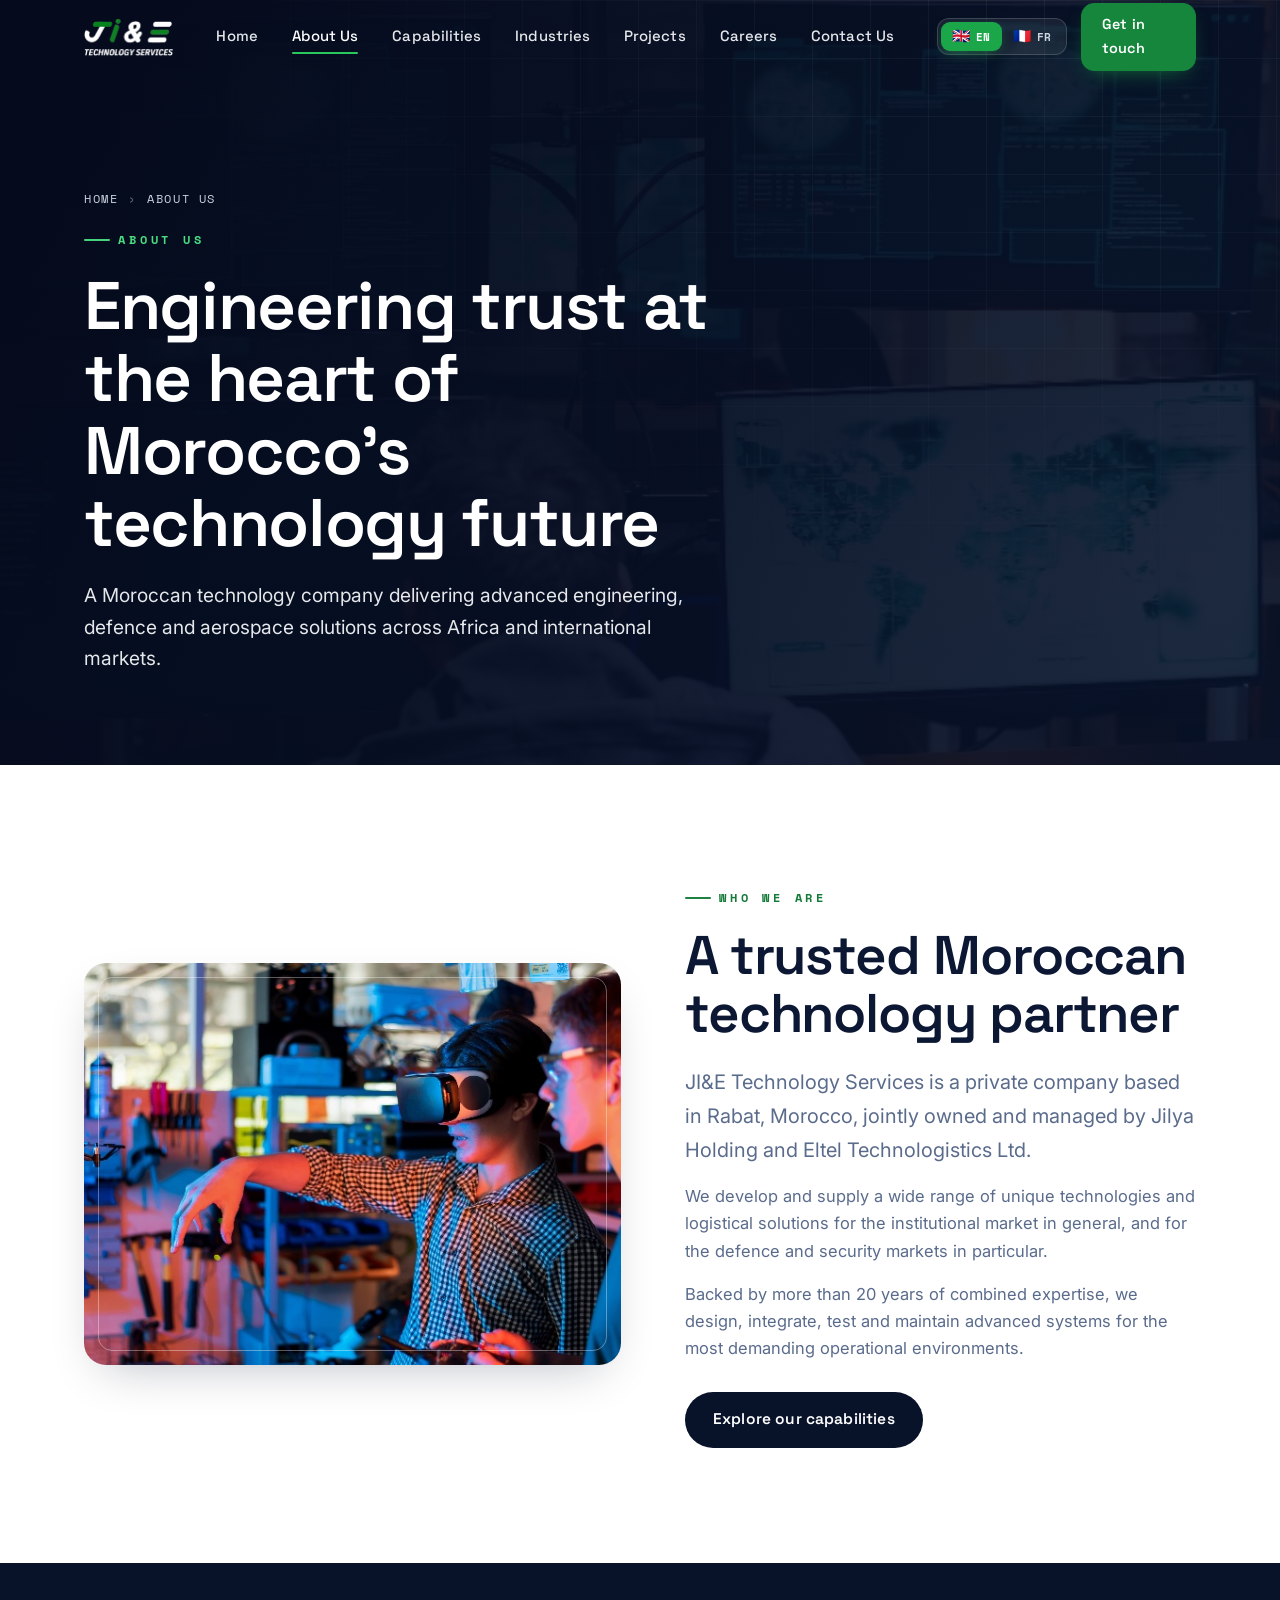
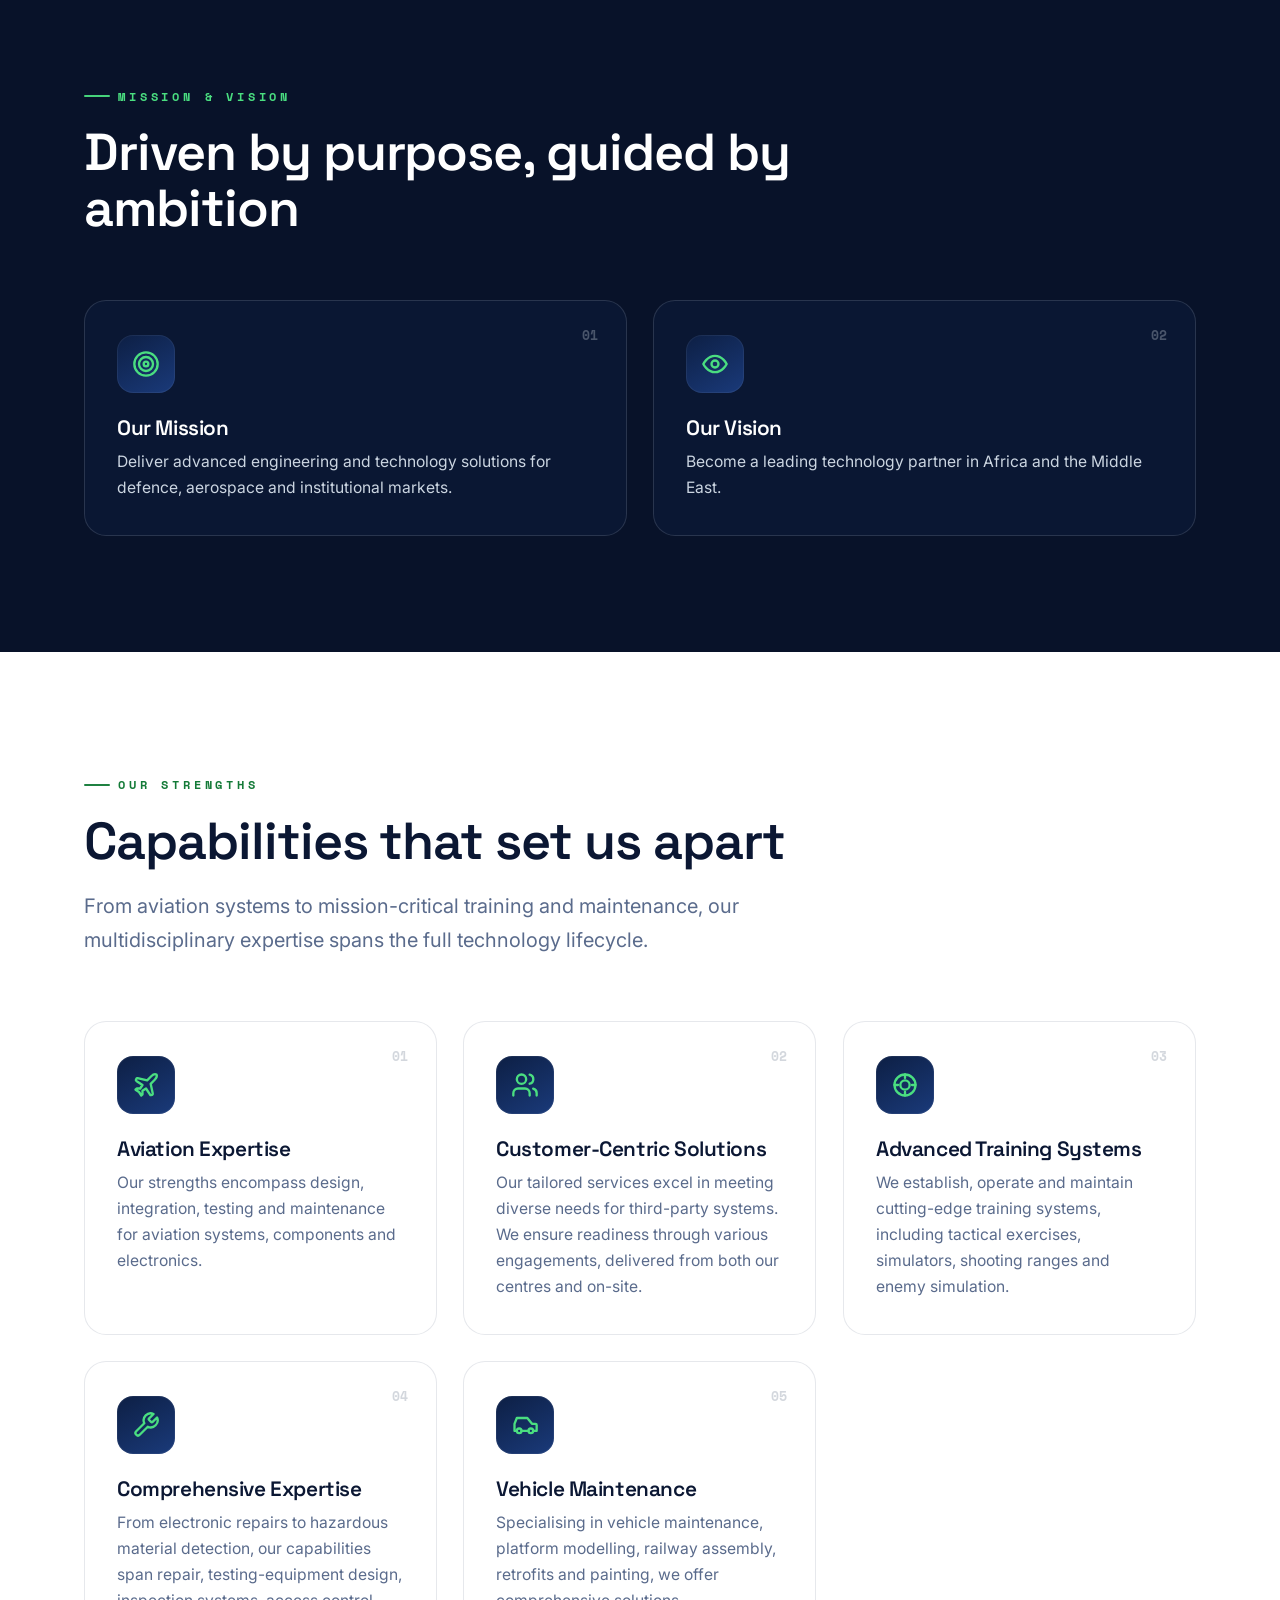
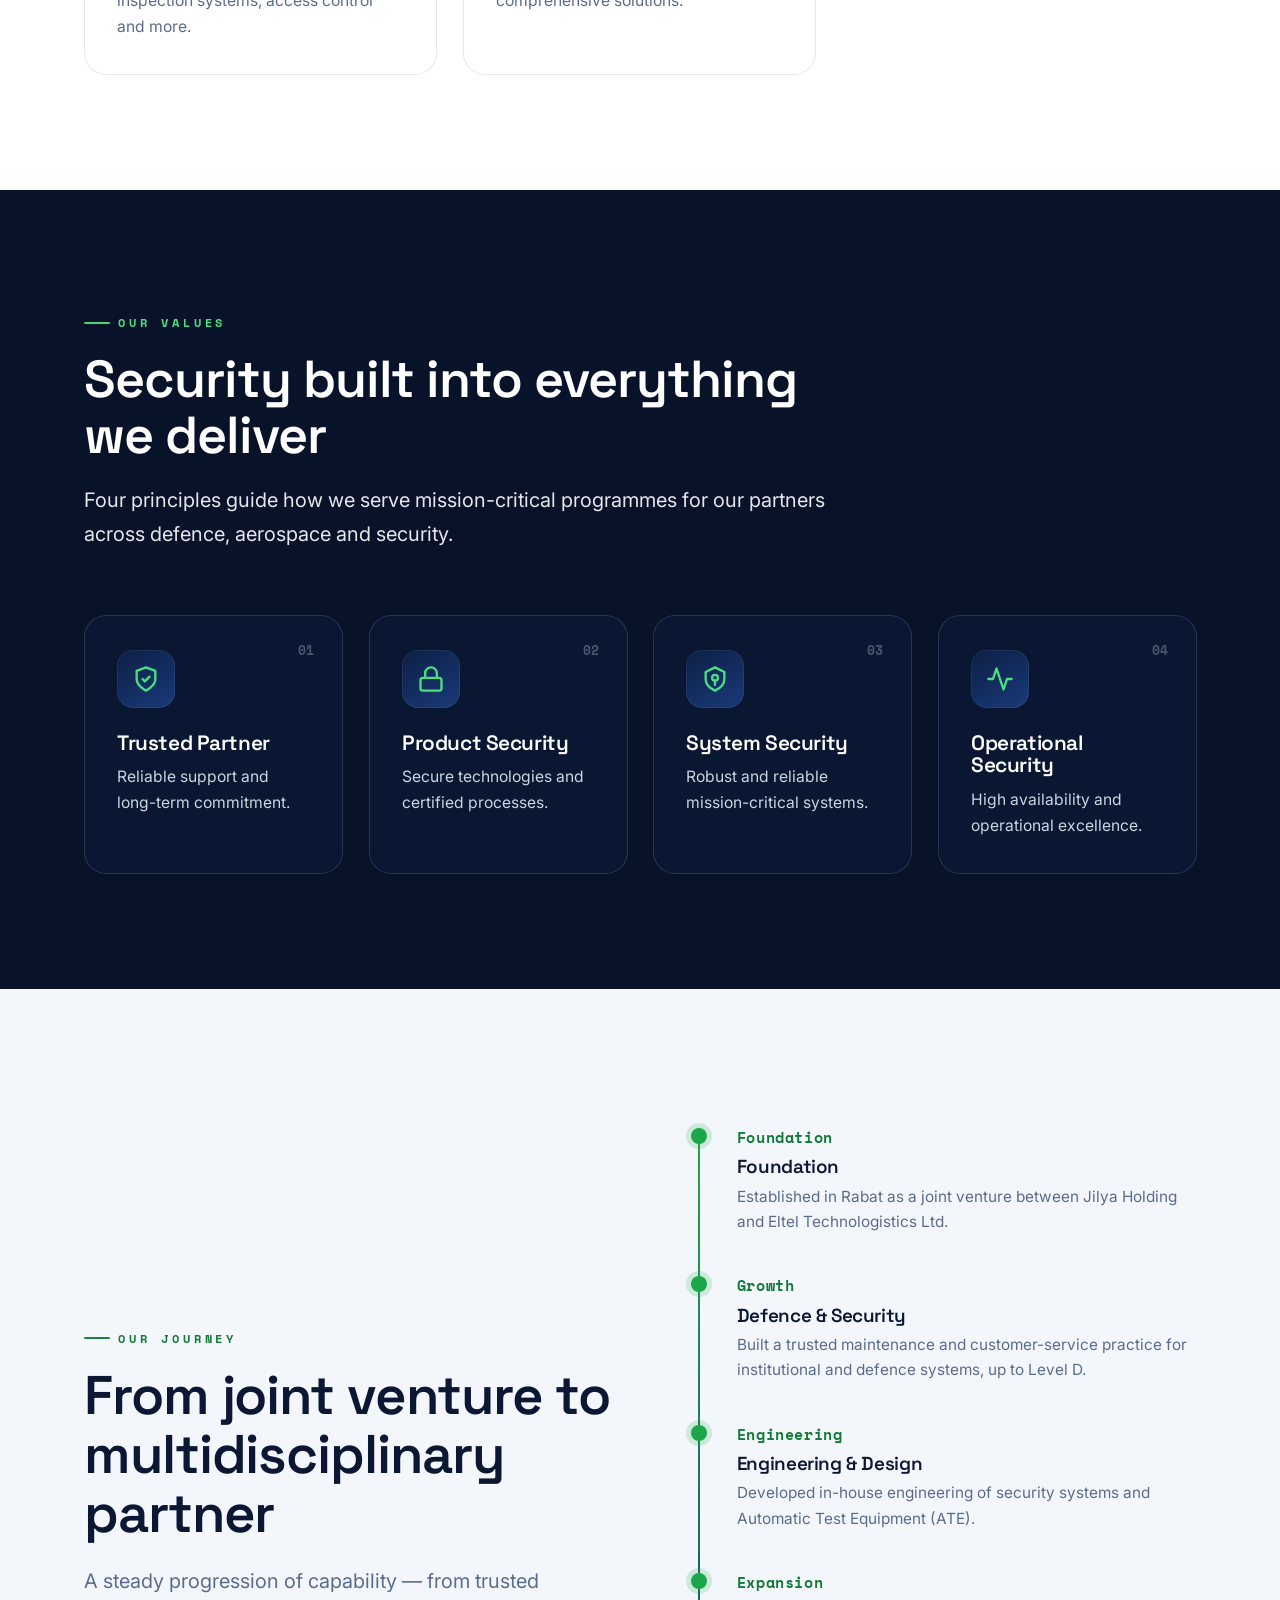
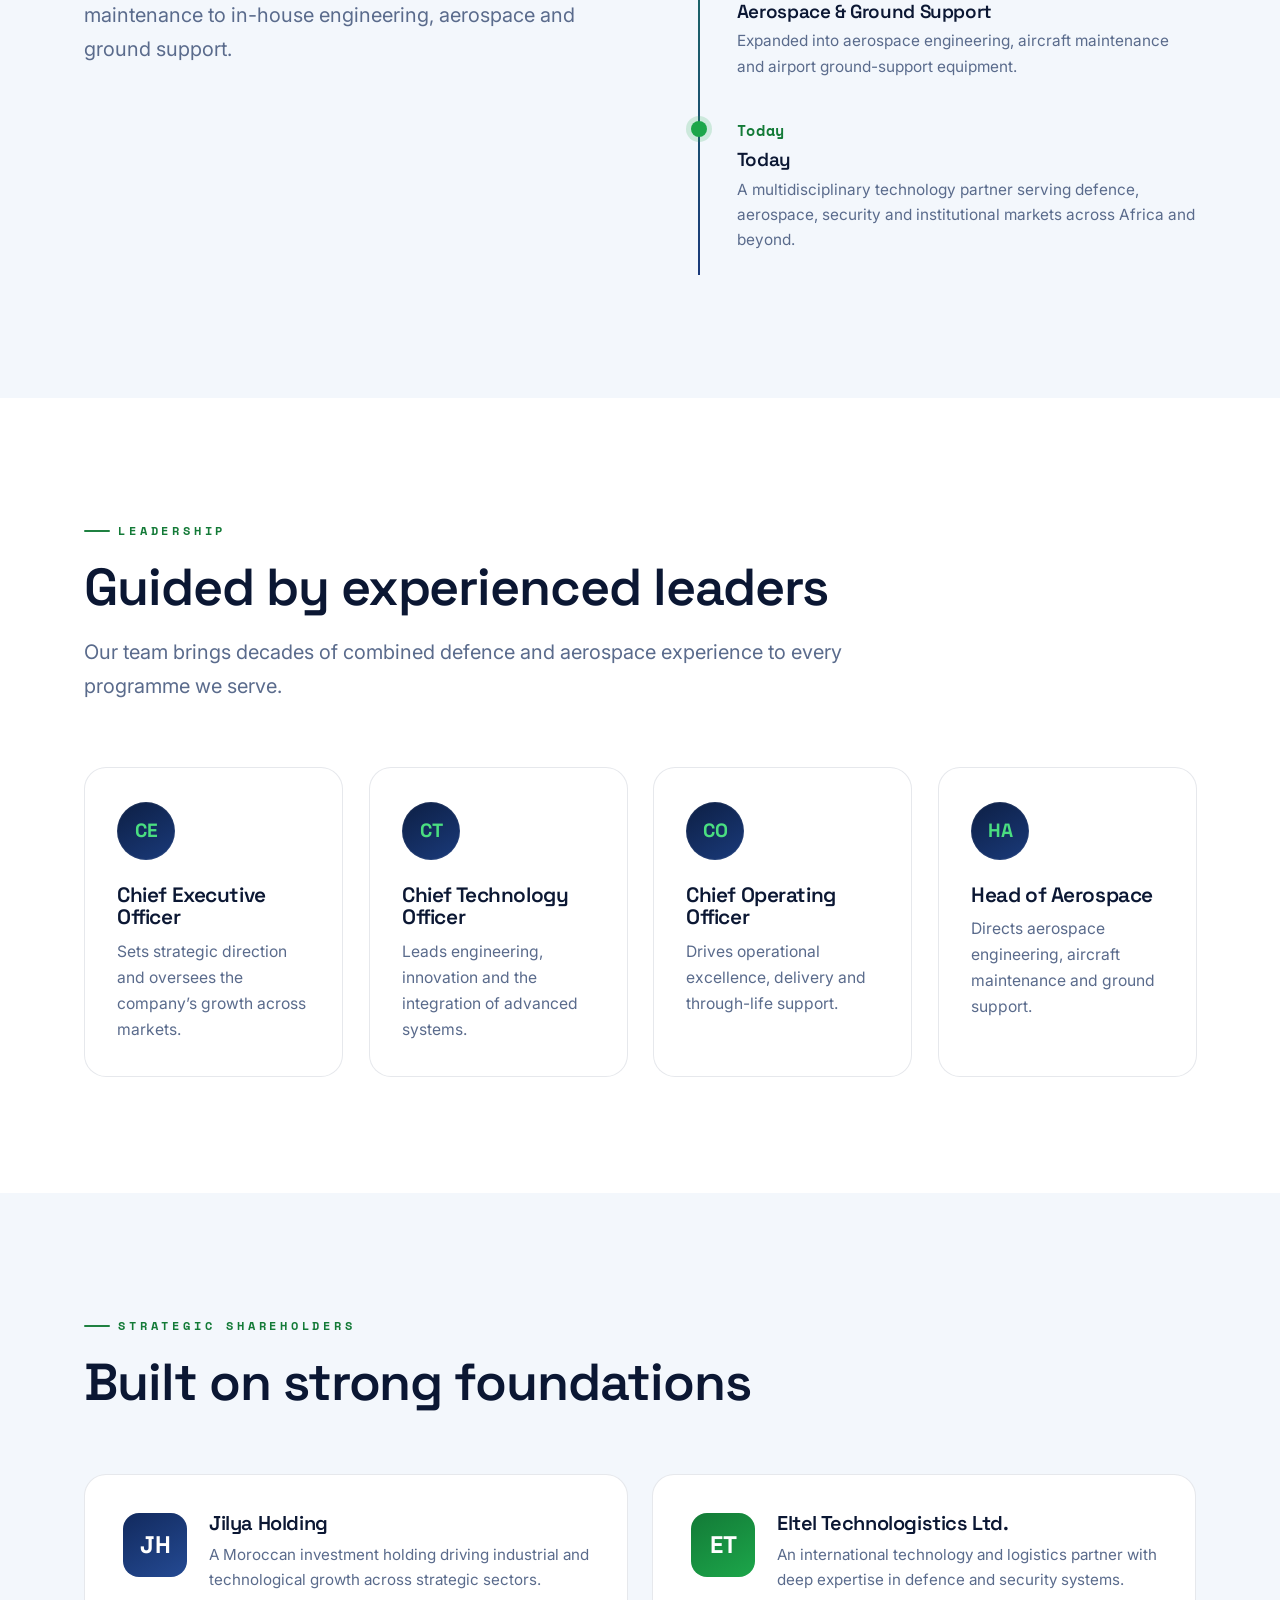
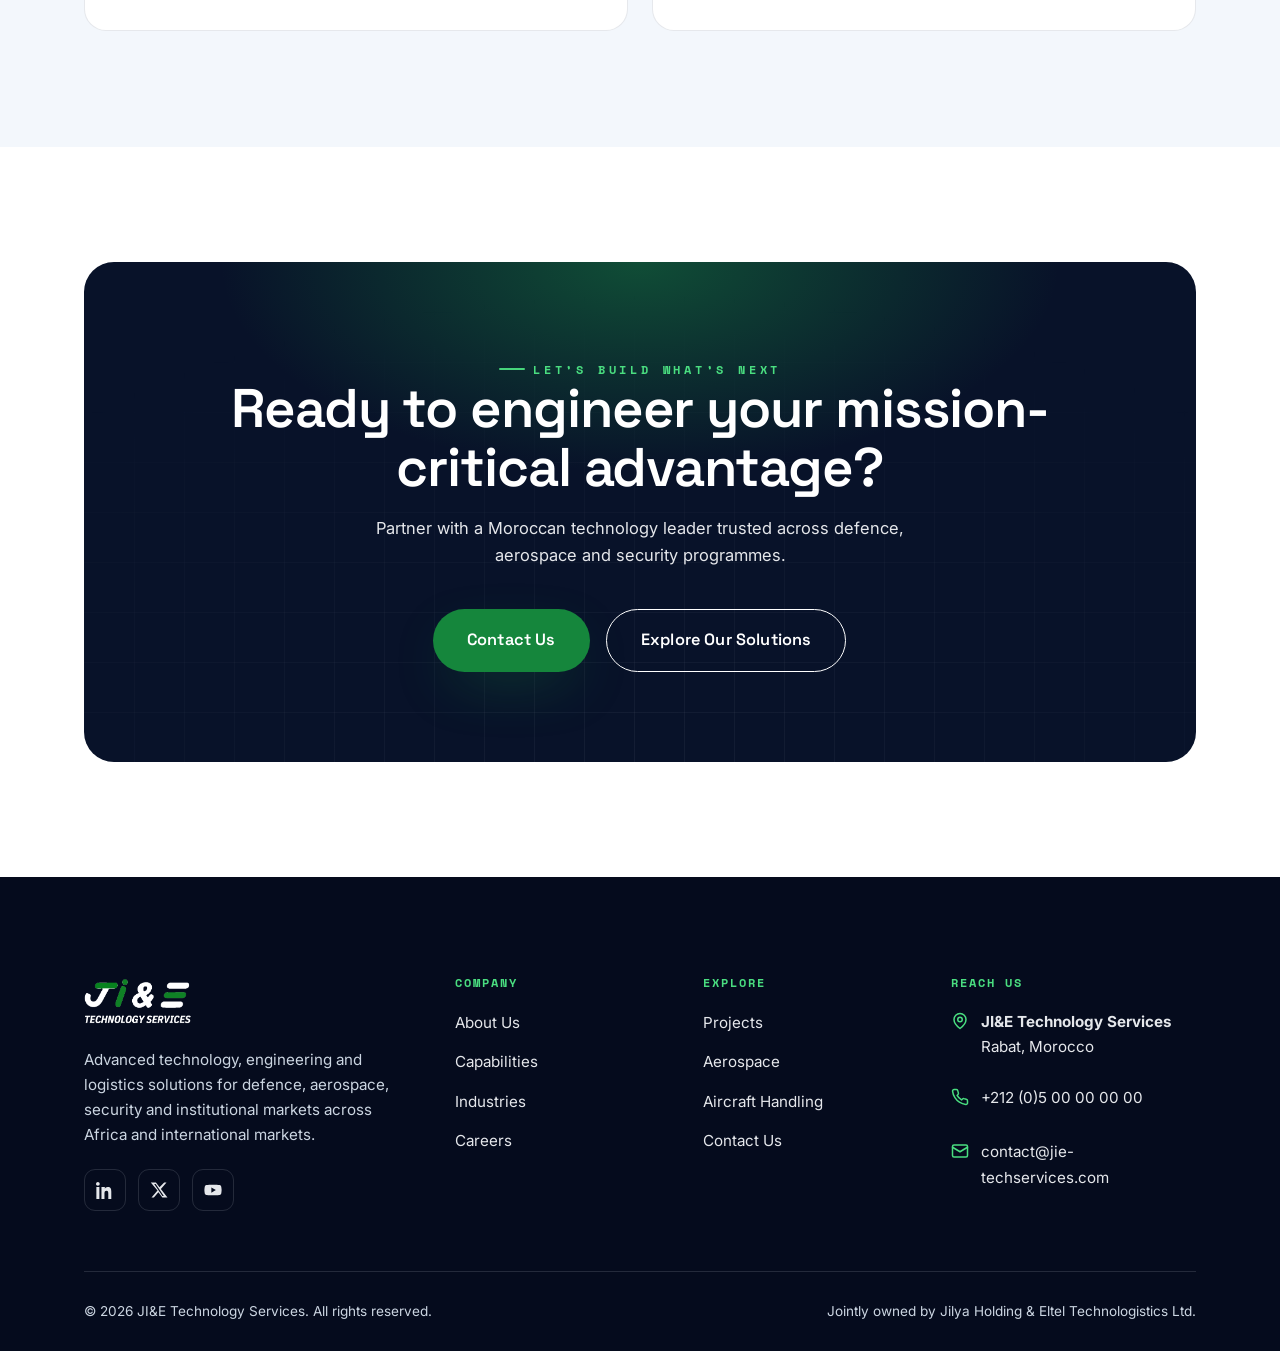
==== about.html @ bb4eeabe "Initial commit: JI&E Technology Services bilingual corporate website Co-Authored-By: Claude Opus 4.8" ====
<!DOCTYPE html>
<html lang="en">
<head>
<meta charset="UTF-8" />
<meta name="viewport" content="width=device-width, initial-scale=1.0" />
<title>About JI&E Technology Services — Who We Are</title>
<meta name="description" content="Discover JI&E Technology Services — a Moroccan technology company delivering advanced engineering, defence and aerospace solutions, jointly owned by Jilya Holding and Eltel Technologistics Ltd." />
<meta name="keywords" content="Defence Technology Morocco, Aerospace Services Morocco, Engineering Services Morocco, Security Systems Morocco, About JI&E Technology Services, Jilya Holding, Eltel Technologistics" />
<link rel="icon" href="assets/img/logo.png" />
<link rel="preconnect" href="https://fonts.googleapis.com" />
<link rel="preconnect" href="https://fonts.gstatic.com" crossorigin />
<link href="https://fonts.googleapis.com/css2?family=Space+Grotesk:wght@400;500;600;700&family=Inter:wght@400;500;600;700&family=Space+Mono:wght@400;700&display=swap" rel="stylesheet" />
<link rel="stylesheet" href="assets/css/style.css" />
</head>
<body data-page="about">
<div class="progress-bar"></div>
<div id="header"></div>

<!-- ============ PAGE HERO ============ -->
<section class="page-hero">
  <div class="page-hero__bg" style="background-image:url('assets/img/security-ops.jpg')"></div>
  <div class="page-hero__grid"></div>
  <div class="container">
    <div class="breadcrumb reveal">
      <a href="index.html" data-i18n="nav.home">Home</a>
      <span class="sep">›</span>
      <span data-i18n="nav.about">About Us</span>
    </div>
    <span class="eyebrow reveal" data-delay="1" style="margin-top:22px" data-i18n="about.hero.eyebrow">About Us</span>
    <h1 class="reveal" data-delay="2" data-i18n="about.hero.title">Engineering trust at the heart of Morocco's technology future</h1>
    <p class="reveal" data-delay="3" data-i18n="about.hero.sub">A Moroccan technology company delivering advanced engineering, defence and aerospace solutions across Africa and international markets.</p>
  </div>
</section>

<!-- ============ WHO WE ARE ============ -->
<section class="section">
  <div class="container">
    <div class="split">
      <div class="split__media reveal">
        <img src="assets/img/rd-lab.jpg" alt="JI&E engineering and research" />
        <span class="frame"></span>
      </div>
      <div>
        <span class="eyebrow reveal" data-i18n="about.who.eyebrow">Who we are</span>
        <h2 class="title-lg reveal" data-delay="1" style="margin-top:18px" data-i18n="about.who.title">A trusted Moroccan technology partner</h2>
        <p class="lead reveal" data-delay="2" style="margin-top:22px" data-i18n="about.who.p1">JI&E Technology Services is a private company based in Rabat, Morocco, jointly owned and managed by Jilya Holding and Eltel Technologistics Ltd.</p>
        <p class="reveal" data-delay="2" style="margin-top:16px;color:var(--muted)" data-i18n="about.who.p2">We develop and supply a wide range of unique technologies and logistical solutions for the institutional market in general, and for the defence and security markets in particular.</p>
        <p class="reveal" data-delay="3" style="margin-top:16px;color:var(--muted)" data-i18n="about.who.p3">Backed by more than 20 years of combined expertise, we design, integrate, test and maintain advanced systems for the most demanding operational environments.</p>
        <div class="reveal" data-delay="3" style="margin-top:30px">
          <a href="capabilities.html" class="btn btn--dark" data-i18n="about.who.cta">Explore our capabilities<span></span></a>
        </div>
      </div>
    </div>
  </div>
</section>

<!-- ============ MISSION & VISION ============ -->
<section class="section dark">
  <div class="container">
    <div class="section-head reveal">
      <span class="eyebrow" data-i18n="about.mv.eyebrow">Mission &amp; Vision</span>
      <h2 data-i18n="about.mv.title">Driven by purpose, guided by ambition</h2>
    </div>
    <div class="grid grid-2">
      <div class="card reveal" data-delay="1">
        <span class="card__index">01</span>
        <div class="card__icon"><svg viewBox="0 0 24 24" fill="none" stroke="currentColor" stroke-width="2" stroke-linecap="round" stroke-linejoin="round"><circle cx="12" cy="12" r="10"/><circle cx="12" cy="12" r="6"/><circle cx="12" cy="12" r="2"/></svg></div>
        <h3 data-i18n="about.mv.mission.title">Our Mission</h3>
        <p data-i18n="about.mv.mission.text">Deliver advanced engineering and technology solutions for defence, aerospace and institutional markets.</p>
      </div>
      <div class="card reveal" data-delay="2">
        <span class="card__index">02</span>
        <div class="card__icon"><svg viewBox="0 0 24 24" fill="none" stroke="currentColor" stroke-width="2" stroke-linecap="round" stroke-linejoin="round"><path d="M2 12s3.5-7 10-7 10 7 10 7-3.5 7-10 7-10-7-10-7Z"/><circle cx="12" cy="12" r="3"/></svg></div>
        <h3 data-i18n="about.mv.vision.title">Our Vision</h3>
        <p data-i18n="about.mv.vision.text">Become a leading technology partner in Africa and the Middle East.</p>
      </div>
    </div>
  </div>
</section>

<!-- ============ OUR STRENGTHS ============ -->
<section class="section">
  <div class="container">
    <div class="section-head reveal">
      <span class="eyebrow" data-i18n="about.str.eyebrow">Our strengths</span>
      <h2 data-i18n="about.str.title">Capabilities that set us apart</h2>
      <p class="lead" data-i18n="about.str.sub">From aviation systems to mission-critical training and maintenance, our multidisciplinary expertise spans the full technology lifecycle.</p>
    </div>
    <div class="grid grid-3">
      <div class="card reveal" data-delay="1">
        <span class="card__index">01</span>
        <div class="card__icon"><svg viewBox="0 0 24 24" fill="none" stroke="currentColor" stroke-width="2" stroke-linecap="round" stroke-linejoin="round"><path d="M17.8 19.2 16 11l3.5-3.5C21 6 21.5 4 21 3c-1-.5-3 0-4.5 1.5L13 8 4.8 6.2c-.5-.1-.9.1-1.1.5l-.3.5c-.2.5-.1 1 .3 1.3L9 12l-2 3H4l-1 1 3 2 2 3 1-1v-3l3-2 3.5 5.3c.3.4.8.5 1.3.3l.5-.2c.4-.3.6-.7.5-1.2Z"/></svg></div>
        <h3 data-i18n="about.str.c1.title">Aviation Expertise</h3>
        <p data-i18n="about.str.c1.text">Our strengths encompass design, integration, testing and maintenance for aviation systems, components and electronics.</p>
      </div>
      <div class="card reveal" data-delay="2">
        <span class="card__index">02</span>
        <div class="card__icon"><svg viewBox="0 0 24 24" fill="none" stroke="currentColor" stroke-width="2" stroke-linecap="round" stroke-linejoin="round"><path d="M16 21v-2a4 4 0 0 0-4-4H6a4 4 0 0 0-4 4v2"/><circle cx="9" cy="7" r="4"/><path d="M22 21v-2a4 4 0 0 0-3-3.9"/><path d="M16 3.1a4 4 0 0 1 0 7.8"/></svg></div>
        <h3 data-i18n="about.str.c2.title">Customer-Centric Solutions</h3>
        <p data-i18n="about.str.c2.text">Our tailored services excel in meeting diverse needs for third-party systems. We ensure readiness through various engagements, delivered from both our centres and on-site.</p>
      </div>
      <div class="card reveal" data-delay="3">
        <span class="card__index">03</span>
        <div class="card__icon"><svg viewBox="0 0 24 24" fill="none" stroke="currentColor" stroke-width="2" stroke-linecap="round" stroke-linejoin="round"><circle cx="12" cy="12" r="9"/><circle cx="12" cy="12" r="4"/><path d="M12 3v3M12 18v3M3 12h3M18 12h3"/></svg></div>
        <h3 data-i18n="about.str.c3.title">Advanced Training Systems</h3>
        <p data-i18n="about.str.c3.text">We establish, operate and maintain cutting-edge training systems, including tactical exercises, simulators, shooting ranges and enemy simulation.</p>
      </div>
      <div class="card reveal" data-delay="4">
        <span class="card__index">04</span>
        <div class="card__icon"><svg viewBox="0 0 24 24" fill="none" stroke="currentColor" stroke-width="2" stroke-linecap="round" stroke-linejoin="round"><path d="M14.7 6.3a1 1 0 0 0 0 1.4l1.6 1.6a1 1 0 0 0 1.4 0l3.77-3.77a6 6 0 0 1-7.94 7.94l-6.91 6.91a2.12 2.12 0 0 1-3-3l6.91-6.91a6 6 0 0 1 7.94-7.94l-3.76 3.76Z"/></svg></div>
        <h3 data-i18n="about.str.c4.title">Comprehensive Expertise</h3>
        <p data-i18n="about.str.c4.text">From electronic repairs to hazardous material detection, our capabilities span repair, testing-equipment design, inspection systems, access control and more.</p>
      </div>
      <div class="card reveal" data-delay="5">
        <span class="card__index">05</span>
        <div class="card__icon"><svg viewBox="0 0 24 24" fill="none" stroke="currentColor" stroke-width="2" stroke-linecap="round" stroke-linejoin="round"><path d="M5 17h-2v-6l2-5h9l4 5h3a1 1 0 0 1 1 1v5h-2"/><circle cx="7" cy="17" r="2"/><circle cx="17" cy="17" r="2"/><path d="M9 17h6"/></svg></div>
        <h3 data-i18n="about.str.c5.title">Vehicle Maintenance</h3>
        <p data-i18n="about.str.c5.text">Specialising in vehicle maintenance, platform modelling, railway assembly, retrofits and painting, we offer comprehensive solutions.</p>
      </div>
    </div>
  </div>
</section>

<!-- ============ OUR VALUES ============ -->
<section class="section dark">
  <div class="container">
    <div class="section-head reveal">
      <span class="eyebrow" data-i18n="about.val.eyebrow">Our values</span>
      <h2 data-i18n="about.val.title">Security built into everything we deliver</h2>
      <p class="lead" data-i18n="about.val.sub">Four principles guide how we serve mission-critical programmes for our partners across defence, aerospace and security.</p>
    </div>
    <div class="grid grid-4">
      <div class="card reveal" data-delay="1">
        <span class="card__index">01</span>
        <div class="card__icon"><svg viewBox="0 0 24 24" fill="none" stroke="currentColor" stroke-width="2" stroke-linecap="round" stroke-linejoin="round"><path d="M12 22s8-4 8-10V5l-8-3-8 3v7c0 6 8 10 8 10Z"/><path d="m9 12 2 2 4-4"/></svg></div>
        <h3 data-i18n="about.val.c1.title">Trusted Partner</h3>
        <p data-i18n="about.val.c1.text">Reliable support and long-term commitment.</p>
      </div>
      <div class="card reveal" data-delay="2">
        <span class="card__index">02</span>
        <div class="card__icon"><svg viewBox="0 0 24 24" fill="none" stroke="currentColor" stroke-width="2" stroke-linecap="round" stroke-linejoin="round"><rect x="3" y="11" width="18" height="11" rx="2"/><path d="M7 11V7a5 5 0 0 1 10 0v4"/></svg></div>
        <h3 data-i18n="about.val.c2.title">Product Security</h3>
        <p data-i18n="about.val.c2.text">Secure technologies and certified processes.</p>
      </div>
      <div class="card reveal" data-delay="3">
        <span class="card__index">03</span>
        <div class="card__icon"><svg viewBox="0 0 24 24" fill="none" stroke="currentColor" stroke-width="2" stroke-linecap="round" stroke-linejoin="round"><path d="M12 2 4 6v6c0 5 3.5 8 8 10 4.5-2 8-5 8-10V6Z"/><circle cx="12" cy="11" r="2.5"/><path d="M12 13.5V17"/></svg></div>
        <h3 data-i18n="about.val.c3.title">System Security</h3>
        <p data-i18n="about.val.c3.text">Robust and reliable mission-critical systems.</p>
      </div>
      <div class="card reveal" data-delay="4">
        <span class="card__index">04</span>
        <div class="card__icon"><svg viewBox="0 0 24 24" fill="none" stroke="currentColor" stroke-width="2" stroke-linecap="round" stroke-linejoin="round"><path d="M22 12h-4l-3 9L9 3l-3 9H2"/></svg></div>
        <h3 data-i18n="about.val.c4.title">Operational Security</h3>
        <p data-i18n="about.val.c4.text">High availability and operational excellence.</p>
      </div>
    </div>
  </div>
</section>

<!-- ============ OUR JOURNEY ============ -->
<section class="section alt">
  <div class="container">
    <div class="split">
      <div>
        <span class="eyebrow reveal" data-i18n="about.jrn.eyebrow">Our journey</span>
        <h2 class="title-lg reveal" data-delay="1" style="margin-top:18px" data-i18n="about.jrn.title">From joint venture to multidisciplinary partner</h2>
        <p class="lead reveal" data-delay="2" style="margin-top:22px" data-i18n="about.jrn.sub">A steady progression of capability — from trusted maintenance to in-house engineering, aerospace and ground support.</p>
      </div>
      <div class="reveal" data-delay="2">
        <div class="timeline">
          <div class="tl-item">
            <span class="yr" data-i18n="about.jrn.t1.yr">Foundation</span>
            <h4 data-i18n="about.jrn.t1.title">Foundation</h4>
            <p data-i18n="about.jrn.t1.text">Established in Rabat as a joint venture between Jilya Holding and Eltel Technologistics Ltd.</p>
          </div>
          <div class="tl-item">
            <span class="yr" data-i18n="about.jrn.t2.yr">Growth</span>
            <h4 data-i18n="about.jrn.t2.title">Defence &amp; Security</h4>
            <p data-i18n="about.jrn.t2.text">Built a trusted maintenance and customer-service practice for institutional and defence systems, up to Level D.</p>
          </div>
          <div class="tl-item">
            <span class="yr" data-i18n="about.jrn.t3.yr">Engineering</span>
            <h4 data-i18n="about.jrn.t3.title">Engineering &amp; Design</h4>
            <p data-i18n="about.jrn.t3.text">Developed in-house engineering of security systems and Automatic Test Equipment (ATE).</p>
          </div>
          <div class="tl-item">
            <span class="yr" data-i18n="about.jrn.t4.yr">Expansion</span>
            <h4 data-i18n="about.jrn.t4.title">Aerospace &amp; Ground Support</h4>
            <p data-i18n="about.jrn.t4.text">Expanded into aerospace engineering, aircraft maintenance and airport ground-support equipment.</p>
          </div>
          <div class="tl-item">
            <span class="yr" data-i18n="about.jrn.t5.yr">Today</span>
            <h4 data-i18n="about.jrn.t5.title">Today</h4>
            <p data-i18n="about.jrn.t5.text">A multidisciplinary technology partner serving defence, aerospace, security and institutional markets across Africa and beyond.</p>
          </div>
        </div>
      </div>
    </div>
  </div>
</section>

<!-- ============ LEADERSHIP ============ -->
<section class="section">
  <div class="container">
    <div class="section-head reveal">
      <span class="eyebrow" data-i18n="about.lead.eyebrow">Leadership</span>
      <h2 data-i18n="about.lead.title">Guided by experienced leaders</h2>
      <p class="lead" data-i18n="about.lead.sub">Our team brings decades of combined defence and aerospace experience to every programme we serve.</p>
    </div>
    <div class="grid grid-4">
      <div class="card reveal" data-delay="1">
        <div class="card__icon" style="border-radius:50%;font-family:var(--font-head);font-weight:700;font-size:1.2rem;color:var(--green-300)">CE</div>
        <h3 data-i18n="about.lead.c1.role">Chief Executive Officer</h3>
        <p data-i18n="about.lead.c1.text">Sets strategic direction and oversees the company's growth across markets.</p>
      </div>
      <div class="card reveal" data-delay="2">
        <div class="card__icon" style="border-radius:50%;font-family:var(--font-head);font-weight:700;font-size:1.2rem;color:var(--green-300)">CT</div>
        <h3 data-i18n="about.lead.c2.role">Chief Technology Officer</h3>
        <p data-i18n="about.lead.c2.text">Leads engineering, innovation and the integration of advanced systems.</p>
      </div>
      <div class="card reveal" data-delay="3">
        <div class="card__icon" style="border-radius:50%;font-family:var(--font-head);font-weight:700;font-size:1.2rem;color:var(--green-300)">CO</div>
        <h3 data-i18n="about.lead.c3.role">Chief Operating Officer</h3>
        <p data-i18n="about.lead.c3.text">Drives operational excellence, delivery and through-life support.</p>
      </div>
      <div class="card reveal" data-delay="4">
        <div class="card__icon" style="border-radius:50%;font-family:var(--font-head);font-weight:700;font-size:1.2rem;color:var(--green-300)">HA</div>
        <h3 data-i18n="about.lead.c4.role">Head of Aerospace</h3>
        <p data-i18n="about.lead.c4.text">Directs aerospace engineering, aircraft maintenance and ground support.</p>
      </div>
    </div>
  </div>
</section>

<!-- ============ STRATEGIC SHAREHOLDERS ============ -->
<section class="section alt">
  <div class="container">
    <div class="section-head reveal">
      <span class="eyebrow" data-i18n="about.part.eyebrow">Strategic shareholders</span>
      <h2 data-i18n="about.part.title">Built on strong foundations</h2>
    </div>
    <div class="partner-grid">
      <div class="partner reveal" data-delay="1">
        <div class="partner__logo" style="background:linear-gradient(150deg,var(--navy-700),var(--navy-500))">JH</div>
        <div><h4 data-i18n="about.part.jilya">Jilya Holding</h4><p data-i18n="about.part.jilya.text">A Moroccan investment holding driving industrial and technological growth across strategic sectors.</p></div>
      </div>
      <div class="partner reveal" data-delay="2">
        <div class="partner__logo" style="background:linear-gradient(150deg,var(--green-700),var(--green))">ET</div>
        <div><h4 data-i18n="about.part.eltel">Eltel Technologistics Ltd.</h4><p data-i18n="about.part.eltel.text">An international technology and logistics partner with deep expertise in defence and security systems.</p></div>
      </div>
    </div>
  </div>
</section>

<div id="cta-band"></div>
<div id="footer"></div>

<script src="assets/js/i18n.js"></script>
<script>
I18N.add({
  en:{
    'meta.title':'About JI&E Technology Services — Who We Are',
    'meta.desc':'Discover JI&E Technology Services — a Moroccan technology company delivering advanced engineering, defence and aerospace solutions, jointly owned by Jilya Holding and Eltel Technologistics Ltd.',
    'about.hero.eyebrow':'About Us',
    'about.hero.title':'Engineering trust at the heart of Morocco’s technology future',
    'about.hero.sub':'A Moroccan technology company delivering advanced engineering, defence and aerospace solutions across Africa and international markets.',
    'about.who.eyebrow':'Who we are',
    'about.who.title':'A trusted Moroccan technology partner',
    'about.who.p1':'JI&E Technology Services is a private company based in Rabat, Morocco, jointly owned and managed by Jilya Holding and Eltel Technologistics Ltd.',
    'about.who.p2':'We develop and supply a wide range of unique technologies and logistical solutions for the institutional market in general, and for the defence and security markets in particular.',
    'about.who.p3':'Backed by more than 20 years of combined expertise, we design, integrate, test and maintain advanced systems for the most demanding operational environments.',
    'about.who.cta':'Explore our capabilities',
    'about.mv.eyebrow':'Mission &amp; Vision',
    'about.mv.title':'Driven by purpose, guided by ambition',
    'about.mv.mission.title':'Our Mission',
    'about.mv.mission.text':'Deliver advanced engineering and technology solutions for defence, aerospace and institutional markets.',
    'about.mv.vision.title':'Our Vision',
    'about.mv.vision.text':'Become a leading technology partner in Africa and the Middle East.',
    'about.str.eyebrow':'Our strengths',
    'about.str.title':'Capabilities that set us apart',
    'about.str.sub':'From aviation systems to mission-critical training and maintenance, our multidisciplinary expertise spans the full technology lifecycle.',
    'about.str.c1.title':'Aviation Expertise',
    'about.str.c1.text':'Our strengths encompass design, integration, testing and maintenance for aviation systems, components and electronics.',
    'about.str.c2.title':'Customer-Centric Solutions',
    'about.str.c2.text':'Our tailored services excel in meeting diverse needs for third-party systems. We ensure readiness through various engagements, delivered from both our centres and on-site.',
    'about.str.c3.title':'Advanced Training Systems',
    'about.str.c3.text':'We establish, operate and maintain cutting-edge training systems, including tactical exercises, simulators, shooting ranges and enemy simulation.',
    'about.str.c4.title':'Comprehensive Expertise',
    'about.str.c4.text':'From electronic repairs to hazardous material detection, our capabilities span repair, testing-equipment design, inspection systems, access control and more.',
    'about.str.c5.title':'Vehicle Maintenance',
    'about.str.c5.text':'Specialising in vehicle maintenance, platform modelling, railway assembly, retrofits and painting, we offer comprehensive solutions.',
    'about.val.eyebrow':'Our values',
    'about.val.title':'Security built into everything we deliver',
    'about.val.sub':'Four principles guide how we serve mission-critical programmes for our partners across defence, aerospace and security.',
    'about.val.c1.title':'Trusted Partner','about.val.c1.text':'Reliable support and long-term commitment.',
    'about.val.c2.title':'Product Security','about.val.c2.text':'Secure technologies and certified processes.',
    'about.val.c3.title':'System Security','about.val.c3.text':'Robust and reliable mission-critical systems.',
    'about.val.c4.title':'Operational Security','about.val.c4.text':'High availability and operational excellence.',
    'about.jrn.eyebrow':'Our journey',
    'about.jrn.title':'From joint venture to multidisciplinary partner',
    'about.jrn.sub':'A steady progression of capability — from trusted maintenance to in-house engineering, aerospace and ground support.',
    'about.jrn.t1.yr':'Foundation','about.jrn.t1.title':'Foundation','about.jrn.t1.text':'Established in Rabat as a joint venture between Jilya Holding and Eltel Technologistics Ltd.',
    'about.jrn.t2.yr':'Growth','about.jrn.t2.title':'Defence &amp; Security','about.jrn.t2.text':'Built a trusted maintenance and customer-service practice for institutional and defence systems, up to Level D.',
    'about.jrn.t3.yr':'Engineering','about.jrn.t3.title':'Engineering &amp; Design','about.jrn.t3.text':'Developed in-house engineering of security systems and Automatic Test Equipment (ATE).',
    'about.jrn.t4.yr':'Expansion','about.jrn.t4.title':'Aerospace &amp; Ground Support','about.jrn.t4.text':'Expanded into aerospace engineering, aircraft maintenance and airport ground-support equipment.',
    'about.jrn.t5.yr':'Today','about.jrn.t5.title':'Today','about.jrn.t5.text':'A multidisciplinary technology partner serving defence, aerospace, security and institutional markets across Africa and beyond.',
    'about.lead.eyebrow':'Leadership',
    'about.lead.title':'Guided by experienced leaders',
    'about.lead.sub':'Our team brings decades of combined defence and aerospace experience to every programme we serve.',
    'about.lead.c1.role':'Chief Executive Officer','about.lead.c1.text':'Sets strategic direction and oversees the company’s growth across markets.',
    'about.lead.c2.role':'Chief Technology Officer','about.lead.c2.text':'Leads engineering, innovation and the integration of advanced systems.',
    'about.lead.c3.role':'Chief Operating Officer','about.lead.c3.text':'Drives operational excellence, delivery and through-life support.',
    'about.lead.c4.role':'Head of Aerospace','about.lead.c4.text':'Directs aerospace engineering, aircraft maintenance and ground support.',
    'about.part.eyebrow':'Strategic shareholders','about.part.title':'Built on strong foundations',
    'about.part.jilya':'Jilya Holding','about.part.jilya.text':'A Moroccan investment holding driving industrial and technological growth across strategic sectors.',
    'about.part.eltel':'Eltel Technologistics Ltd.','about.part.eltel.text':'An international technology and logistics partner with deep expertise in defence and security systems.'
  },
  fr:{
    'meta.title':'À propos de JI&E Technology Services — Qui sommes-nous',
    'meta.desc':'Découvrez JI&E Technology Services — une société technologique marocaine offrant des solutions avancées en ingénierie, défense et aérospatial, détenue conjointement par Jilya Holding et Eltel Technologistics Ltd.',
    'about.hero.eyebrow':'À propos',
    'about.hero.title':'Bâtir la confiance au cœur de l’avenir technologique du Maroc',
    'about.hero.sub':'Une société technologique marocaine qui fournit des solutions avancées en ingénierie, défense et aérospatial, au service de l’Afrique et des marchés internationaux.',
    'about.who.eyebrow':'Qui sommes-nous',
    'about.who.title':'Un partenaire technologique marocain de confiance',
    'about.who.p1':'JI&E Technology Services est une société privée basée à Rabat, au Maroc, détenue et gérée conjointement par Jilya Holding et Eltel Technologistics Ltd.',
    'about.who.p2':'Nous développons et fournissons une large gamme de technologies et de solutions logistiques uniques pour le marché institutionnel en général, et pour les marchés de la défense et de la sécurité en particulier.',
    'about.who.p3':'Forts de plus de 20 ans d’expertise combinée, nous concevons, intégrons, testons et maintenons des systèmes avancés pour les environnements opérationnels les plus exigeants.',
    'about.who.cta':'Découvrir nos expertises',
    'about.mv.eyebrow':'Mission &amp; Vision',
    'about.mv.title':'Animés par une mission, guidés par l’ambition',
    'about.mv.mission.title':'Notre mission',
    'about.mv.mission.text':'Fournir des solutions avancées d’ingénierie et de technologie pour les marchés de la défense, de l’aérospatial et institutionnels.',
    'about.mv.vision.title':'Notre vision',
    'about.mv.vision.text':'Devenir un partenaire technologique de premier plan en Afrique et au Moyen-Orient.',
    'about.str.eyebrow':'Nos atouts',
    'about.str.title':'Des expertises qui nous distinguent',
    'about.str.sub':'Des systèmes aéronautiques à la formation et à la maintenance critiques, notre expertise pluridisciplinaire couvre tout le cycle de vie technologique.',
    'about.str.c1.title':'Expertise aéronautique',
    'about.str.c1.text':'Nos atouts englobent la conception, l’intégration, les tests et la maintenance des systèmes, composants et équipements électroniques aéronautiques.',
    'about.str.c2.title':'Solutions centrées sur le client',
    'about.str.c2.text':'Nos services sur mesure excellent à répondre aux besoins variés des systèmes tiers. Nous garantissons la disponibilité opérationnelle au travers de différents engagements, assurés depuis nos centres comme sur site.',
    'about.str.c3.title':'Systèmes d’entraînement avancés',
    'about.str.c3.text':'Nous mettons en place, exploitons et maintenons des systèmes d’entraînement de pointe, incluant exercices tactiques, simulateurs, stands de tir et simulation d’ennemi.',
    'about.str.c4.title':'Expertise complète',
    'about.str.c4.text':'Des réparations électroniques à la détection de matières dangereuses, nos capacités couvrent la réparation, la conception de bancs de test, les systèmes d’inspection, le contrôle d’accès et bien plus.',
    'about.str.c5.title':'Maintenance de véhicules',
    'about.str.c5.text':'Spécialisés dans la maintenance de véhicules, la modélisation de plateformes, l’assemblage ferroviaire, la rénovation et la peinture, nous offrons des solutions complètes.',
    'about.val.eyebrow':'Nos valeurs',
    'about.val.title':'La sécurité au cœur de tout ce que nous livrons',
    'about.val.sub':'Quatre principes guident notre manière de servir les programmes critiques de nos partenaires en défense, aérospatial et sécurité.',
    'about.val.c1.title':'Partenaire de confiance','about.val.c1.text':'Un support fiable et un engagement durable.',
    'about.val.c2.title':'Sécurité produit','about.val.c2.text':'Des technologies sécurisées et des processus certifiés.',
    'about.val.c3.title':'Sécurité des systèmes','about.val.c3.text':'Des systèmes critiques robustes et fiables.',
    'about.val.c4.title':'Sécurité opérationnelle','about.val.c4.text':'Une haute disponibilité et une excellence opérationnelle.',
    'about.jrn.eyebrow':'Notre parcours',
    'about.jrn.title':'D’une coentreprise à un partenaire pluridisciplinaire',
    'about.jrn.sub':'Une montée en compétences progressive — de la maintenance de confiance à l’ingénierie interne, l’aérospatial et l’assistance au sol.',
    'about.jrn.t1.yr':'Fondation','about.jrn.t1.title':'Fondation','about.jrn.t1.text':'Créée à Rabat sous forme de coentreprise entre Jilya Holding et Eltel Technologistics Ltd.',
    'about.jrn.t2.yr':'Croissance','about.jrn.t2.title':'Défense &amp; Sécurité','about.jrn.t2.text':'Mise en place d’une pratique de maintenance et de service client de confiance pour les systèmes institutionnels et de défense, jusqu’au niveau D.',
    'about.jrn.t3.yr':'Ingénierie','about.jrn.t3.title':'Ingénierie &amp; Conception','about.jrn.t3.text':'Développement de l’ingénierie interne de systèmes de sécurité et de bancs de test automatiques (ATE).',
    'about.jrn.t4.yr':'Expansion','about.jrn.t4.title':'Aérospatial &amp; Assistance au sol','about.jrn.t4.text':'Extension vers l’ingénierie aérospatiale, la maintenance aéronautique et les équipements d’assistance aéroportuaire au sol.',
    'about.jrn.t5.yr':'Aujourd’hui','about.jrn.t5.title':'Aujourd’hui','about.jrn.t5.text':'Un partenaire technologique pluridisciplinaire au service des marchés de la défense, de l’aérospatial, de la sécurité et institutionnels, en Afrique et au-delà.',
    'about.lead.eyebrow':'Direction',
    'about.lead.title':'Guidés par des dirigeants expérimentés',
    'about.lead.sub':'Notre équipe apporte des décennies d’expérience combinée en défense et aérospatial à chaque programme que nous servons.',
    'about.lead.c1.role':'Directeur Général','about.lead.c1.text':'Définit l’orientation stratégique et supervise la croissance de la société sur ses marchés.',
    'about.lead.c2.role':'Directeur Technique','about.lead.c2.text':'Dirige l’ingénierie, l’innovation et l’intégration des systèmes avancés.',
    'about.lead.c3.role':'Directeur des Opérations','about.lead.c3.text':'Pilote l’excellence opérationnelle, la livraison et le soutien sur tout le cycle de vie.',
    'about.lead.c4.role':'Responsable Aérospatial','about.lead.c4.text':'Dirige l’ingénierie aérospatiale, la maintenance aéronautique et l’assistance au sol.',
    'about.part.eyebrow':'Actionnaires stratégiques','about.part.title':'Bâtie sur des fondations solides',
    'about.part.jilya':'Jilya Holding','about.part.jilya.text':'Un holding d’investissement marocain qui stimule la croissance industrielle et technologique dans des secteurs stratégiques.',
    'about.part.eltel':'Eltel Technologistics Ltd.','about.part.eltel.text':'Un partenaire international en technologie et logistique, doté d’une forte expertise des systèmes de défense et de sécurité.'
  }
});
</script>
<script src="assets/js/main.js"></script>
</body>
</html>
---- assets/css/style.css ----
/* ============================================================
   JI&E TECHNOLOGY SERVICES — Premium Corporate Design System
   ============================================================ */

/* ---------- Design Tokens ---------- */
:root{
  /* Brand */
  --navy-950:#050b1d;
  --navy-900:#081229;
  --navy-850:#0a1733;
  --navy-800:#0d1f44;
  --navy-700:#122a5e;
  --navy-600:#1a3a7a;
  --navy-500:#244a93;

  --green-700:#137a37;
  --green:#1ca64a;           /* brand green — accents, icons, borders, outlines */
  --green-cta:#15863c;       /* deeper green for filled buttons → white text passes WCAG AA */
  --green-400:#28c85c;
  --green-300:#4ade80;
  --green-glow:rgba(40,200,92,.35);

  --ice:#cadcfc;
  --ink:#0b1733;
  --muted:#5a6b8c;
  --muted-soft:#8493ad;
  --line:rgba(13,31,68,.10);
  --line-strong:rgba(13,31,68,.18);

  --bg:#ffffff;
  --bg-alt:#f3f7fc;
  --bg-tint:#eef4fb;

  /* On-dark text — WCAG AA tuned */
  --d-line:rgba(226,232,240,.14);
  --d-line-strong:rgba(226,232,240,.30);
  --d-soft:#e5e7eb;   /* descriptive text on dark */
  --d-muted:#cbd5e1;  /* secondary text on dark */

  /* Glass header */
  --glass:rgba(10,15,35,.72);
  --glass-top:rgba(10,15,35,.28);
  --glass-line:rgba(255,255,255,.08);

  /* Type */
  --font-head:"Space Grotesk","Segoe UI",sans-serif;
  --font-body:"Inter","Segoe UI",sans-serif;
  --font-mono:"Space Mono","Courier New",monospace;

  /* Shape */
  --r-sm:8px;
  --r:14px;
  --r-lg:22px;
  --r-xl:30px;

  /* Shadow */
  --sh-sm:0 2px 10px rgba(8,18,41,.06);
  --sh:0 18px 50px -20px rgba(8,18,41,.30);
  --sh-lg:0 40px 90px -30px rgba(8,18,41,.45);
  --sh-green:0 20px 60px -20px rgba(28,166,74,.45);

  /* Layout */
  --maxw:1240px;
  --gut:clamp(20px,5vw,64px);
  --nav-h:74px;

  --ease:cubic-bezier(.22,.61,.36,1);
}

/* ---------- Reset ---------- */
*,*::before,*::after{box-sizing:border-box;margin:0;padding:0}
html{scroll-behavior:smooth;-webkit-text-size-adjust:100%}
body{
  font-family:var(--font-body);
  color:var(--ink);
  background:var(--bg);
  line-height:1.65;
  font-size:16.5px;
  overflow-x:hidden;
  -webkit-font-smoothing:antialiased;
  text-rendering:optimizeLegibility;
}
img{max-width:100%;display:block}
a{color:inherit;text-decoration:none}
button{font-family:inherit;cursor:pointer;border:none;background:none}
ul{list-style:none}
::selection{background:var(--green);color:#fff}

/* Headings inherit their context's color: dark on light sections (body = --ink),
   white on any container that sets color:#fff (hero, page-hero, .dark, .ind, .proj, .cta-band).
   This is the single source of truth that prevents dark-on-dark titles. */
h1,h2,h3,h4,h5{font-family:var(--font-head);font-weight:600;line-height:1.08;letter-spacing:-.02em;color:inherit}

/* ---------- Helpers ---------- */
.container{max-width:var(--maxw);margin-inline:auto;padding-inline:var(--gut)}
.section{padding:clamp(64px,9vw,128px) 0}
.section--tight{padding:clamp(48px,6vw,84px) 0}
.center{text-align:center}
.lead{font-size:clamp(1.05rem,1.6vw,1.25rem);color:var(--muted);line-height:1.7}
.dark{background:var(--navy-900);color:#fff}
.dark h1,.dark h2,.dark h3,.dark h4{color:#fff}
.dark .lead{color:var(--d-soft)}
.alt{background:var(--bg-alt)}
.hide{display:none!important}
.nowrap{white-space:nowrap}

/* Eyebrow (HUD label) */
.eyebrow{
  font-family:var(--font-mono);
  font-size:.74rem;
  letter-spacing:.32em;
  text-transform:uppercase;
  color:var(--green-700);            /* deep green = WCAG AA on light */
  display:inline-flex;align-items:center;gap:.7em;
  font-weight:700;
}
.eyebrow::before{
  content:"";width:26px;height:2px;background:currentColor;display:inline-block;border-radius:2px;opacity:.95;
}
.eyebrow--center{justify-content:center}
/* bright green on every dark context */
.dark .eyebrow,.hero .eyebrow,.page-hero .eyebrow,.cta-band .eyebrow{color:var(--green-300)}

.section-head{max-width:760px;margin-bottom:clamp(40px,5vw,64px)}
.section-head.center{margin-inline:auto}
.section-head h2{font-size:clamp(2rem,4.2vw,3.25rem);margin:18px 0 0}
.section-head .lead{margin-top:20px}

.title-xl{font-size:clamp(2.6rem,7vw,5rem);line-height:1.02}
.title-lg{font-size:clamp(2rem,4.6vw,3.4rem)}

.text-grad{
  background:linear-gradient(100deg,#34e07a 0%,#22c55e 55%,#86efac 100%);
  -webkit-background-clip:text;background-clip:text;color:transparent;
  -webkit-text-fill-color:transparent;
}

/* Accessibility — visible keyboard focus everywhere */
a:focus-visible,button:focus-visible,.btn:focus-visible,.tab:focus-visible,
input:focus-visible,select:focus-visible,textarea:focus-visible,[tabindex]:focus-visible{
  outline:2px solid var(--green-400);outline-offset:3px;border-radius:8px;
}

/* ---------- Buttons ---------- */
.btn{
  --bg:var(--green);
  display:inline-flex;align-items:center;gap:.6em;
  font-family:var(--font-head);font-weight:600;font-size:.97rem;letter-spacing:.01em;
  padding:15px 28px;border-radius:999px;
  position:relative;isolation:isolate;
  transition:transform .35s var(--ease),box-shadow .35s var(--ease),background .3s;
  will-change:transform;
}
.btn svg{width:18px;height:18px;transition:transform .35s var(--ease)}
.btn:hover{transform:translateY(-3px)}
.btn:hover svg{transform:translateX(4px)}
.btn--primary{background:var(--green-cta);color:#fff;box-shadow:var(--sh-green)}
.btn--primary:hover{box-shadow:0 26px 70px -18px rgba(28,166,74,.6)}
.btn--light{background:#fff;color:var(--navy-900)}
.btn--light:hover{box-shadow:0 24px 60px -22px rgba(255,255,255,.5)}
.btn--ghost{background:transparent;color:currentColor;border:1.5px solid currentColor;padding:13.5px 26px}
.btn--ghost:hover{background:currentColor}
.btn--ghost.on-dark:hover{color:var(--navy-900)}
.btn--dark{background:var(--navy-900);color:#fff}
.btn--dark:hover{box-shadow:var(--sh)}
.btn--lg{padding:17px 34px;font-size:1.02rem}

/* Premium header CTA — filled green → outline-green on hover (300ms) */
.btn--cta{
  background:var(--green-cta);color:#fff;
  border:1.5px solid var(--green-cta);
  border-radius:13px;
  padding:9px 20px;font-size:.9rem;font-weight:600;
  box-shadow:0 8px 22px -10px rgba(28,166,74,.7);
  transition:background .3s var(--ease),color .3s var(--ease),border-color .3s var(--ease),box-shadow .3s var(--ease),transform .3s var(--ease);
}
.btn--cta:hover{
  background:transparent;color:var(--green-300);border-color:var(--green-400);
  box-shadow:0 10px 26px -14px rgba(40,200,92,.55);
  transform:translateY(-1px);
}

/* ============================================================
   HEADER / NAV
   ============================================================ */
.site-header{
  position:fixed;top:0;left:0;right:0;z-index:1000;
  height:var(--nav-h);
  display:flex;align-items:center;
  background:transparent;
  border-bottom:1px solid transparent;
  transition:background .35s var(--ease),box-shadow .35s var(--ease),height .35s var(--ease),border-color .35s;
  animation:headerDrop .7s var(--ease) both;
}
@keyframes headerDrop{from{opacity:0;transform:translateY(-100%)}to{opacity:1;transform:none}}
.site-header .container{display:flex;align-items:center;justify-content:space-between;width:100%;gap:28px}
/* premium dark glassmorphism on scroll (and for solid pages) */
.site-header.scrolled,.site-header.solid{
  background:var(--glass);
  backdrop-filter:blur(14px) saturate(1.3);
  -webkit-backdrop-filter:blur(14px) saturate(1.3);
  height:62px;
  border-color:var(--glass-line);
  box-shadow:0 16px 44px -28px rgba(0,0,0,.75);
}
.brand{display:flex;align-items:center;gap:12px;flex-shrink:0;z-index:2}
.brand img{height:40px;width:auto;transition:height .35s var(--ease)}
.scrolled .brand img,.solid .brand img{height:34px}

/* nav links */
.nav{display:flex;align-items:center;gap:4px}
.nav a{
  font-family:var(--font-head);font-weight:500;font-size:.93rem;letter-spacing:.005em;
  padding:9px 15px;border-radius:10px;position:relative;color:var(--d-soft);
  transition:color .25s,background .25s;
  white-space:nowrap;
}
.nav a::after{
  content:"";position:absolute;left:15px;right:15px;bottom:4px;height:2px;
  background:var(--green-400);transform:scaleX(0);transform-origin:left;
  transition:transform .3s var(--ease);border-radius:2px;
}
.nav a:hover{color:#fff}
.nav a:hover::after,.nav a.active::after{transform:scaleX(1)}
.nav a.active{color:#fff}

.header-right{display:flex;align-items:center;gap:14px;z-index:2}

/* language switcher — dark glass, all states */
.lang{display:flex;align-items:center;background:rgba(255,255,255,.07);border:1px solid rgba(255,255,255,.16);border-radius:12px;padding:3px;backdrop-filter:blur(6px)}
.lang button{
  font-family:var(--font-mono);font-size:.71rem;font-weight:700;letter-spacing:.06em;
  padding:6px 11px;border-radius:9px;color:var(--d-muted);display:flex;align-items:center;gap:5px;
  transition:.25s;
}
.lang button:hover{color:#fff}
.lang button.active{background:var(--green);color:#fff;box-shadow:0 4px 14px -5px rgba(28,166,74,.7)}
.lang .flag{font-size:.92rem;line-height:1}

/* mobile toggle — white in all header states */
.nav-toggle{display:none;width:46px;height:46px;border-radius:12px;position:relative;z-index:1100}
.nav-toggle span{position:absolute;left:11px;right:11px;height:2px;background:#fff;border-radius:2px;transition:.3s var(--ease)}
.nav-toggle span:nth-child(1){top:16px}
.nav-toggle span:nth-child(2){top:23px}
.nav-toggle span:nth-child(3){top:30px}
.menu-open .nav-toggle span:nth-child(1){top:23px;transform:rotate(45deg)}
.menu-open .nav-toggle span:nth-child(2){opacity:0}
.menu-open .nav-toggle span:nth-child(3){top:23px;transform:rotate(-45deg)}

@media(max-width:1080px){
  .nav-toggle{display:block}
  .nav{
    position:fixed;inset:0 0 0 auto;width:min(420px,86vw);
    flex-direction:column;align-items:stretch;justify-content:flex-start;
    gap:4px;padding:calc(var(--nav-h) + 20px) 28px 40px;
    background:var(--navy-900);
    transform:translateX(100%);transition:transform .5s var(--ease);
    box-shadow:-30px 0 80px -20px rgba(0,0,0,.5);
  }
  .menu-open .nav{transform:translateX(0)}
  .nav a{color:#fff!important;font-size:1.15rem;padding:16px 18px;border-bottom:1px solid var(--d-line)}
  .nav a::after{display:none}
  .nav a.active{color:var(--green-300)!important}
  body.menu-open{overflow:hidden}
  .menu-open::after{content:"";position:fixed;inset:0;background:rgba(5,11,29,.55);z-index:999;backdrop-filter:blur(3px)}
  .nav .drawer-cta{display:flex;margin-top:18px;justify-content:center}
}
@media(max-width:560px){
  .header-cta{display:none}
  .header-right{gap:10px}
}

/* ============================================================
   HERO (home)
   ============================================================ */
.hero{
  position:relative;min-height:100vh;min-height:100svh;
  display:flex;align-items:center;
  color:#fff;overflow:hidden;
  background:var(--navy-950);
}
.hero__bg{position:absolute;inset:0;z-index:0}
.hero__slide{
  position:absolute;inset:0;background-size:cover;background-position:center;
  opacity:0;transform:scale(1.12);
  transition:opacity 1.6s var(--ease);
  animation:kenburns 9s linear infinite;
}
.hero__slide.is-active{opacity:1}
@keyframes kenburns{from{transform:scale(1.04)}to{transform:scale(1.18)}}
.hero__veil{
  position:absolute;inset:0;z-index:1;
  background:
    linear-gradient(105deg,rgba(5,11,29,.95) 0%,rgba(8,18,41,.82) 42%,rgba(8,18,41,.45) 100%),
    linear-gradient(0deg,rgba(5,11,29,.9),rgba(5,11,29,0) 45%);
}
.hero__grid{
  position:absolute;inset:0;z-index:1;opacity:.5;
  background-image:linear-gradient(var(--d-line) 1px,transparent 1px),linear-gradient(90deg,var(--d-line) 1px,transparent 1px);
  background-size:64px 64px;
  -webkit-mask-image:radial-gradient(120% 120% at 20% 30%,#000,transparent 75%);
  mask-image:radial-gradient(120% 120% at 20% 30%,#000,transparent 75%);
}
.hero .container{position:relative;z-index:3;width:100%;padding-top:var(--nav-h)}
.hero__inner{max-width:920px}
.hero h1{
  font-size:clamp(2.7rem,6.6vw,5.4rem);font-weight:700;color:#fff;
  letter-spacing:-.03em;margin:26px 0 0;
  text-shadow:0 2px 40px rgba(0,0,0,.35);
}
.hero p.sub{
  font-size:clamp(1.08rem,1.9vw,1.45rem);color:var(--d-soft);
  max-width:660px;margin:24px 0 0;line-height:1.6;
}
.hero__cta{display:flex;flex-wrap:wrap;gap:16px;margin-top:40px}
.hero__scroll{
  position:absolute;bottom:30px;left:var(--gut);z-index:3;
  display:flex;align-items:center;gap:12px;color:var(--d-muted);
  font-family:var(--font-mono);font-size:.7rem;letter-spacing:.28em;text-transform:uppercase;
}
.hero__scroll .mouse{width:22px;height:36px;border:2px solid var(--d-line-strong);border-radius:14px;position:relative}
.hero__scroll .mouse::after{content:"";position:absolute;top:6px;left:50%;width:3px;height:7px;background:var(--green-400);border-radius:2px;transform:translateX(-50%);animation:scrolldot 1.8s var(--ease) infinite}
@keyframes scrolldot{0%{opacity:0;transform:translate(-50%,0)}40%{opacity:1}80%{opacity:0;transform:translate(-50%,12px)}100%{opacity:0}}

/* corner brackets motif */
.brackets{position:relative}
.brackets::before,.brackets::after{
  content:"";position:absolute;width:18px;height:18px;border:2px solid var(--green-400);opacity:.8;
}
.brackets::before{top:-8px;left:-10px;border-right:0;border-bottom:0}
.brackets::after{bottom:-8px;right:-10px;border-left:0;border-top:0}

/* ============================================================
   STATS
   ============================================================ */
.stats{position:relative;z-index:5}
.stats-grid{
  display:grid;grid-template-columns:repeat(4,1fr);gap:1px;
  background:var(--d-line);border:1px solid var(--d-line);border-radius:var(--r-lg);overflow:hidden;
}
.stat{padding:clamp(28px,4vw,46px) clamp(20px,3vw,36px);background:var(--navy-850);position:relative;transition:background .4s}
.stat:hover{background:var(--navy-800)}
.stat__num{font-family:var(--font-head);font-weight:700;font-size:clamp(2.6rem,5vw,4rem);line-height:1;color:#fff;letter-spacing:-.03em;display:flex;align-items:baseline;gap:.05em}
.stat__num .suffix{color:var(--green-300)}
.stat__label{margin-top:14px;color:var(--d-soft);font-size:.96rem;line-height:1.4}
.stat::after{content:"";position:absolute;left:clamp(20px,3vw,36px);bottom:0;top:0;width:2px;background:linear-gradient(var(--green),transparent);opacity:0;transition:.4s}
.stat:hover::after{opacity:1}

/* overlapping stats card on home */
.stats-float{margin-top:-70px}

/* ============================================================
   CARDS / GRIDS
   ============================================================ */
.grid{display:grid;gap:26px}
.grid-2{grid-template-columns:repeat(2,1fr)}
.grid-3{grid-template-columns:repeat(3,1fr)}
.grid-4{grid-template-columns:repeat(4,1fr)}

/* Pillar / feature card */
.card{
  background:var(--bg);border:1px solid var(--line);border-radius:var(--r-lg);
  padding:34px 32px;position:relative;overflow:hidden;
  transition:transform .5s var(--ease),box-shadow .5s var(--ease),border-color .4s;
  will-change:transform;
}
.card::before{
  content:"";position:absolute;inset:0;border-radius:inherit;padding:1px;
  background:linear-gradient(140deg,var(--green),transparent 40%);
  -webkit-mask:linear-gradient(#000 0 0) content-box,linear-gradient(#000 0 0);
  -webkit-mask-composite:xor;mask-composite:exclude;opacity:0;transition:opacity .45s;
}
.card:hover{transform:translateY(-8px);box-shadow:var(--sh)}
.card:hover::before{opacity:1}
.card__icon{
  width:58px;height:58px;border-radius:16px;display:grid;place-items:center;
  background:linear-gradient(150deg,var(--navy-800),var(--navy-600));color:var(--green-300);
  margin-bottom:24px;box-shadow:inset 0 0 0 1px rgba(255,255,255,.06);
}
.card__icon svg{width:28px;height:28px}
.card h3{font-size:1.3rem;margin-bottom:10px}
.card p{color:var(--muted);font-size:.98rem}
.card__index{position:absolute;top:24px;right:28px;font-family:var(--font-mono);font-size:.8rem;color:var(--line-strong);font-weight:700}
.dark .card__index{color:var(--d-line-strong)}

.dark .card{background:var(--navy-850);border-color:var(--d-line)}
.dark .card h3{color:#fff}
.dark .card p{color:var(--d-muted)}
.dark .card:hover{box-shadow:var(--sh-lg)}

/* image-topped service card */
.scard{
  border-radius:var(--r-lg);overflow:hidden;background:var(--bg);border:1px solid var(--line);
  display:flex;flex-direction:column;
  transition:transform .5s var(--ease),box-shadow .5s var(--ease);
}
.scard:hover{transform:translateY(-8px);box-shadow:var(--sh)}
.scard__media{position:relative;aspect-ratio:16/10;overflow:hidden}
.scard__media img{width:100%;height:100%;object-fit:cover;transition:transform .9s var(--ease)}
.scard:hover .scard__media img{transform:scale(1.08)}
.scard__media::after{content:"";position:absolute;inset:0;background:linear-gradient(180deg,transparent 50%,rgba(8,18,41,.45));opacity:0;transition:.4s}
.scard:hover .scard__media::after{opacity:1}
.scard__tag{position:absolute;top:14px;left:14px;background:rgba(8,18,41,.7);backdrop-filter:blur(8px);color:#fff;font-family:var(--font-mono);font-size:.66rem;letter-spacing:.18em;text-transform:uppercase;padding:6px 12px;border-radius:999px;border:1px solid rgba(255,255,255,.18)}
.scard__body{padding:28px 28px 32px;flex:1;display:flex;flex-direction:column}
.scard__body h3{font-size:1.22rem;margin-bottom:10px}
.scard__body p{color:var(--muted);font-size:.96rem;flex:1}
.scard__more{margin-top:18px;font-family:var(--font-head);font-weight:600;font-size:.9rem;color:var(--green-700);display:inline-flex;align-items:center;gap:8px;transition:gap .3s}
.scard:hover .scard__more{gap:13px}

/* feature list with checks */
.checks{display:grid;gap:14px;margin-top:8px}
.checks li{display:flex;gap:14px;align-items:flex-start;color:var(--muted)}
.checks li strong{color:var(--ink);font-weight:600}
.dark .checks li{color:var(--d-soft)}
.dark .checks li strong{color:#fff}
.checks .ic{flex-shrink:0;width:26px;height:26px;border-radius:8px;background:rgba(28,166,74,.12);color:var(--green);display:grid;place-items:center;margin-top:2px}
.checks .ic svg{width:15px;height:15px}

/* split media block */
.split{display:grid;grid-template-columns:1.05fr 1fr;gap:clamp(36px,5vw,72px);align-items:center}
.split--rev .split__media{order:2}
.split__media{position:relative;border-radius:var(--r-lg);overflow:hidden;box-shadow:var(--sh)}
.split__media img{width:100%;height:100%;object-fit:cover;aspect-ratio:4/3}
.split__media .frame{position:absolute;inset:14px;border:1px solid rgba(255,255,255,.35);border-radius:14px;pointer-events:none}

/* ============================================================
   PAGE HERO (inner pages)
   ============================================================ */
.page-hero{
  position:relative;padding:calc(var(--nav-h) + clamp(60px,9vw,120px)) 0 clamp(54px,7vw,96px);
  color:#fff;overflow:hidden;background:var(--navy-900);isolation:isolate;
}
.page-hero__bg{position:absolute;inset:0;z-index:-2;background-size:cover;background-position:center;opacity:.32;transform:scale(1.05)}
.page-hero::before{content:"";position:absolute;inset:0;z-index:-1;background:linear-gradient(120deg,var(--navy-950) 10%,rgba(8,18,41,.6))}
.page-hero__grid{position:absolute;inset:0;z-index:-1;opacity:.4;background-image:linear-gradient(var(--d-line) 1px,transparent 1px),linear-gradient(90deg,var(--d-line) 1px,transparent 1px);background-size:58px 58px;-webkit-mask-image:radial-gradient(100% 120% at 80% 0%,#000,transparent 70%);mask-image:radial-gradient(100% 120% at 80% 0%,#000,transparent 70%)}
.page-hero h1{font-size:clamp(2.4rem,5.6vw,4.2rem);margin:20px 0 0;max-width:16ch}
.page-hero p{margin-top:20px;max-width:640px;color:var(--d-soft);font-size:clamp(1.02rem,1.5vw,1.2rem)}
.breadcrumb{display:flex;gap:10px;align-items:center;font-family:var(--font-mono);font-size:.72rem;letter-spacing:.14em;text-transform:uppercase;color:var(--d-muted)}
.breadcrumb a:hover{color:var(--green-300)}
.breadcrumb .sep{opacity:.5}

/* ============================================================
   TIMELINE
   ============================================================ */
.timeline{position:relative;display:grid;gap:8px;margin-top:20px}
.timeline::before{content:"";position:absolute;left:13px;top:8px;bottom:8px;width:2px;background:linear-gradient(var(--green),var(--navy-600))}
.tl-item{position:relative;padding:0 0 30px 52px}
.tl-item::before{content:"";position:absolute;left:6px;top:4px;width:16px;height:16px;border-radius:50%;background:var(--green);box-shadow:0 0 0 5px rgba(28,166,74,.18)}
.tl-item .yr{font-family:var(--font-mono);font-weight:700;color:var(--green-700);font-size:.95rem;letter-spacing:.04em}
.dark .tl-item .yr{color:var(--green-300)}
.tl-item h4{font-size:1.18rem;margin:6px 0 6px}
.tl-item p{color:var(--muted);font-size:.96rem}
.dark .tl-item p{color:var(--d-muted)}

/* ============================================================
   TABS (capabilities)
   ============================================================ */
.tabs{display:flex;flex-wrap:wrap;gap:10px;justify-content:center;margin-bottom:48px}
.tab{
  font-family:var(--font-head);font-weight:600;font-size:.95rem;
  padding:12px 24px;border-radius:999px;border:1px solid var(--line-strong);
  color:var(--muted);transition:.3s;background:var(--bg);
}
.tab:hover{border-color:var(--navy-600);color:var(--navy-700)}
.tab.active{background:var(--navy-900);color:#fff;border-color:var(--navy-900)}
.tab-panel{display:none;animation:fadeUp .6s var(--ease)}
.tab-panel.active{display:block}

/* anchor offset for sticky header */
[id]{scroll-margin-top:100px}

/* ============================================================
   CATALOG (aircraft handling equipment)
   ============================================================ */
.catalog{display:grid;grid-template-columns:repeat(4,1fr);gap:22px}
.cat-item{
  background:var(--bg);border:1px solid var(--line);border-radius:var(--r);
  padding:26px;transition:.45s var(--ease);position:relative;overflow:hidden;
}
.cat-item:hover{transform:translateY(-6px);box-shadow:var(--sh);border-color:transparent}
.cat-item__ic{width:50px;height:50px;border-radius:13px;background:var(--bg-tint);color:var(--navy-700);display:grid;place-items:center;margin-bottom:18px;transition:.4s}
.cat-item:hover .cat-item__ic{background:var(--green);color:#fff}
.cat-item__ic svg{width:26px;height:26px}
.cat-item h4{font-size:1.05rem;margin-bottom:6px}
.cat-item p{font-size:.88rem;color:var(--muted)}
.cat-item .req{margin-top:16px;font-family:var(--font-mono);font-size:.7rem;letter-spacing:.1em;text-transform:uppercase;color:var(--green-700);opacity:0;transform:translateY(6px);transition:.4s}
.cat-item:hover .req{opacity:1;transform:none}

/* ============================================================
   INDUSTRIES
   ============================================================ */
.ind-grid{display:grid;grid-template-columns:repeat(2,1fr);gap:22px}
.ind{
  position:relative;border-radius:var(--r-lg);overflow:hidden;min-height:300px;
  display:flex;align-items:flex-end;padding:32px;color:#fff;isolation:isolate;
}
.ind__bg{position:absolute;inset:0;z-index:-2;background-size:cover;background-position:center;transition:transform .9s var(--ease)}
.ind:hover .ind__bg{transform:scale(1.08)}
.ind::after{content:"";position:absolute;inset:0;z-index:-1;background:linear-gradient(180deg,rgba(8,18,41,.15),rgba(5,11,29,.92))}
.ind h3{font-size:1.5rem}
.ind p{color:var(--d-soft);font-size:.95rem;max-height:0;opacity:0;overflow:hidden;transition:.5s var(--ease);margin-top:0}
.ind:hover p{max-height:120px;opacity:1;margin-top:10px}
.ind .num{font-family:var(--font-mono);font-size:.74rem;letter-spacing:.2em;color:var(--green-300);margin-bottom:auto}

/* detailed industry rows */
.ind-row{display:grid;grid-template-columns:240px 1fr;gap:40px;padding:38px 0;border-top:1px solid var(--line)}
.ind-row:last-child{border-bottom:1px solid var(--line)}
.ind-row h3{font-size:1.55rem}
.ind-row .cols{display:grid;grid-template-columns:repeat(3,1fr);gap:28px}
.ind-row .cols h5{font-family:var(--font-mono);font-size:.72rem;letter-spacing:.16em;text-transform:uppercase;color:var(--green-700);margin-bottom:10px}
.ind-row .cols p{color:var(--muted);font-size:.93rem}

/* ============================================================
   PROJECTS GALLERY
   ============================================================ */
.filters{display:flex;flex-wrap:wrap;gap:10px;justify-content:center;margin-bottom:44px}
.gallery{columns:3;column-gap:22px}
.proj{
  break-inside:avoid;margin-bottom:22px;border-radius:var(--r-lg);overflow:hidden;position:relative;
  cursor:pointer;background:var(--navy-900);
}
.proj img{width:100%;display:block;transition:transform .9s var(--ease),opacity .4s}
.proj:hover img{transform:scale(1.08);opacity:.55}
.proj__info{position:absolute;inset:0;display:flex;flex-direction:column;justify-content:flex-end;padding:28px;background:linear-gradient(180deg,transparent 40%,rgba(5,11,29,.85));color:#fff}
.proj__cat{font-family:var(--font-mono);font-size:.68rem;letter-spacing:.18em;text-transform:uppercase;color:var(--green-300)}
.proj h4{font-size:1.25rem;margin-top:8px}
.proj__meta{max-height:0;opacity:0;overflow:hidden;transition:.5s var(--ease);color:var(--d-soft);font-size:.9rem}
.proj:hover .proj__meta{max-height:120px;opacity:1;margin-top:10px}

/* ============================================================
   FORMS
   ============================================================ */
.form{display:grid;gap:20px}
.form-row{display:grid;grid-template-columns:1fr 1fr;gap:20px}
.field{display:flex;flex-direction:column;gap:8px}
.field label{font-family:var(--font-head);font-weight:600;font-size:.85rem;letter-spacing:.01em}
.field input,.field select,.field textarea{
  font-family:var(--font-body);font-size:1rem;color:var(--ink);
  padding:14px 16px;border:1px solid var(--line-strong);border-radius:var(--r-sm);
  background:var(--bg);transition:.25s;width:100%;
}
.field textarea{resize:vertical;min-height:140px}
.field input:focus,.field select:focus,.field textarea:focus{
  outline:none;border-color:var(--green);box-shadow:0 0 0 4px rgba(28,166,74,.12);
}
.field input::placeholder,.field textarea::placeholder{color:var(--muted-soft)}
.form-note{font-size:.85rem;color:var(--muted)}
.form-success{display:none;padding:16px 20px;border-radius:var(--r-sm);background:rgba(28,166,74,.1);border:1px solid rgba(28,166,74,.3);color:var(--green-700);font-weight:600}
.form-success.show{display:block;animation:fadeUp .5s var(--ease)}

.dark .field input,.dark .field select,.dark .field textarea{background:var(--navy-850);border-color:var(--d-line-strong);color:#fff}
.dark .field input::placeholder,.dark .field textarea::placeholder{color:var(--d-muted)}

/* contact info cards */
.info-card{display:flex;gap:18px;align-items:flex-start;padding:24px;border:1px solid var(--line);border-radius:var(--r);background:var(--bg);transition:.4s}
.info-card:hover{border-color:transparent;box-shadow:var(--sh);transform:translateY(-4px)}
.info-card .ic{flex-shrink:0;width:50px;height:50px;border-radius:13px;background:linear-gradient(150deg,var(--navy-800),var(--navy-600));color:var(--green-300);display:grid;place-items:center}
.info-card .ic svg{width:24px;height:24px}
.info-card h4{font-size:1.05rem;margin-bottom:4px}
.info-card p,.info-card a{color:var(--muted);font-size:.95rem}
.info-card a:hover{color:var(--green-700)}
.dark .info-card{background:var(--navy-850);border-color:var(--d-line)}
.dark .info-card p,.dark .info-card a{color:var(--d-muted)}

.map-embed{border-radius:var(--r-lg);overflow:hidden;border:1px solid var(--line);box-shadow:var(--sh);min-height:360px;height:100%}
.map-embed iframe{width:100%;height:100%;min-height:360px;border:0;display:block;filter:grayscale(.2) contrast(1.05)}

/* ============================================================
   CAREERS
   ============================================================ */
.job{
  display:grid;grid-template-columns:1fr auto;gap:20px;align-items:center;
  padding:26px 30px;border:1px solid var(--line);border-radius:var(--r);background:var(--bg);
  transition:.4s var(--ease);margin-bottom:14px;
}
.job:hover{border-color:transparent;box-shadow:var(--sh);transform:translateX(6px)}
.job__meta{display:flex;flex-wrap:wrap;gap:8px 18px;margin-top:8px;font-family:var(--font-mono);font-size:.74rem;letter-spacing:.08em;text-transform:uppercase;color:var(--muted)}
.job__meta span{display:flex;align-items:center;gap:6px}
.job__meta .dot{width:6px;height:6px;border-radius:50%;background:var(--green)}
.job h4{font-size:1.2rem}

/* ============================================================
   PARTNERS / LOGOS
   ============================================================ */
.partner-grid{display:grid;grid-template-columns:repeat(2,1fr);gap:24px}
.partner{
  padding:38px;border:1px solid var(--line);border-radius:var(--r-lg);background:var(--bg);
  display:flex;gap:22px;align-items:flex-start;transition:.4s;
}
.partner:hover{box-shadow:var(--sh);transform:translateY(-5px)}
.partner__logo{flex-shrink:0;width:64px;height:64px;border-radius:16px;display:grid;place-items:center;font-family:var(--font-head);font-weight:700;font-size:1.5rem;color:#fff}
.partner h4{font-size:1.25rem;margin-bottom:8px}
.partner p{color:var(--muted);font-size:.95rem}

/* marquee of certifications */
.marquee{overflow:hidden;-webkit-mask-image:linear-gradient(90deg,transparent,#000 8%,#000 92%,transparent);mask-image:linear-gradient(90deg,transparent,#000 8%,#000 92%,transparent)}
.marquee__track{display:flex;gap:60px;width:max-content;animation:marquee 32s linear infinite}
.marquee:hover .marquee__track{animation-play-state:paused}
.marquee__item{font-family:var(--font-head);font-weight:600;font-size:1.15rem;color:var(--muted-soft);display:flex;align-items:center;gap:14px;white-space:nowrap}
.marquee__item .d{width:7px;height:7px;border-radius:50%;background:var(--green)}
@keyframes marquee{to{transform:translateX(-50%)}}

/* ============================================================
   CTA band
   ============================================================ */
.cta-band{position:relative;overflow:hidden;isolation:isolate;background:var(--navy-900);border-radius:var(--r-xl);padding:clamp(48px,7vw,90px) clamp(28px,6vw,80px);color:#fff;text-align:center}
.cta-band__glow{position:absolute;inset:0;z-index:-1;background:radial-gradient(600px 300px at 50% 0%,rgba(28,166,74,.4),transparent 70%)}
.cta-band__grid{position:absolute;inset:0;z-index:-1;opacity:.4;background-image:linear-gradient(var(--d-line) 1px,transparent 1px),linear-gradient(90deg,var(--d-line) 1px,transparent 1px);background-size:50px 50px;-webkit-mask-image:radial-gradient(80% 100% at 50% 100%,#000,transparent);mask-image:radial-gradient(80% 100% at 50% 100%,#000,transparent)}
.cta-band h2{font-size:clamp(2rem,4.5vw,3.4rem)}
.cta-band p{max-width:560px;margin:18px auto 0;color:var(--d-soft)}
.cta-band .hero__cta{justify-content:center}

/* ============================================================
   FOOTER
   ============================================================ */
.site-footer{background:var(--navy-950);color:var(--d-soft);padding-top:clamp(60px,8vw,100px)}
.footer-top{display:grid;grid-template-columns:1.6fr 1fr 1fr 1.2fr;gap:44px;padding-bottom:60px;border-bottom:1px solid var(--d-line)}
.footer-brand img{height:48px;margin-bottom:22px}
.footer-brand p{color:var(--d-muted);font-size:.95rem;max-width:320px}
.footer-col h5{font-family:var(--font-mono);font-size:.72rem;letter-spacing:.18em;text-transform:uppercase;color:var(--green-300);margin-bottom:20px;font-weight:700}
.footer-col ul{display:grid;gap:12px}
.footer-col a{color:var(--d-soft);font-size:.95rem;transition:.25s}
.footer-col a:hover{color:#fff;padding-left:5px}
.footer-contact li{display:flex;gap:12px;margin-bottom:14px;font-size:.95rem;color:var(--d-soft)}
.footer-contact .ic{color:var(--green-300);flex-shrink:0;margin-top:3px}
.footer-contact .ic svg{width:18px;height:18px}
.socials{display:flex;gap:12px;margin-top:22px}
.socials a{width:42px;height:42px;border-radius:11px;border:1px solid var(--d-line);display:grid;place-items:center;color:var(--d-soft);transition:.3s}
.socials a:hover{background:var(--green);border-color:var(--green);color:#fff;transform:translateY(-3px)}
.socials a svg{width:18px;height:18px}
.footer-bottom{display:flex;justify-content:space-between;align-items:center;flex-wrap:wrap;gap:14px;padding:28px 0;color:var(--d-muted);font-size:.85rem}
.footer-bottom a:hover{color:#fff}

/* ============================================================
   SCROLL REVEAL
   ============================================================ */
.reveal{opacity:0;transform:translateY(34px);transition:opacity .8s var(--ease),transform .8s var(--ease)}
.reveal.in{opacity:1;transform:none}
.reveal[data-delay="1"]{transition-delay:.08s}
.reveal[data-delay="2"]{transition-delay:.16s}
.reveal[data-delay="3"]{transition-delay:.24s}
.reveal[data-delay="4"]{transition-delay:.32s}
.reveal[data-delay="5"]{transition-delay:.4s}
@keyframes fadeUp{from{opacity:0;transform:translateY(20px)}to{opacity:1;transform:none}}
@media(prefers-reduced-motion:reduce){
  *{animation-duration:.001ms!important;transition-duration:.001ms!important}
  .reveal{opacity:1;transform:none}
}

/* scroll progress bar */
.progress-bar{position:fixed;top:0;left:0;height:3px;width:0;background:linear-gradient(90deg,var(--green),var(--green-300));z-index:1200;transition:width .1s linear}

/* ============================================================
   RESPONSIVE
   ============================================================ */
@media(max-width:1080px){
  .footer-top{grid-template-columns:1fr 1fr}
  .catalog{grid-template-columns:repeat(3,1fr)}
}
@media(max-width:900px){
  .grid-3,.grid-4{grid-template-columns:repeat(2,1fr)}
  .stats-grid{grid-template-columns:repeat(2,1fr)}
  .split{grid-template-columns:1fr;gap:36px}
  .split--rev .split__media{order:0}
  .gallery{columns:2}
  .ind-row{grid-template-columns:1fr;gap:20px}
  .ind-row .cols{grid-template-columns:1fr}
  .partner-grid{grid-template-columns:1fr}
}
@media(max-width:640px){
  :root{--gut:20px}
  .grid-2,.grid-3,.grid-4,.catalog,.ind-grid{grid-template-columns:1fr}
  .stats-grid{grid-template-columns:1fr 1fr}
  .stats-float{margin-top:-40px}
  .form-row{grid-template-columns:1fr}
  .gallery{columns:1}
  .job{grid-template-columns:1fr}
  .footer-top{grid-template-columns:1fr;gap:36px}
  .footer-bottom{flex-direction:column;text-align:center}
  .hero__scroll{display:none}
  .ind-row .cols{grid-template-columns:1fr}
}
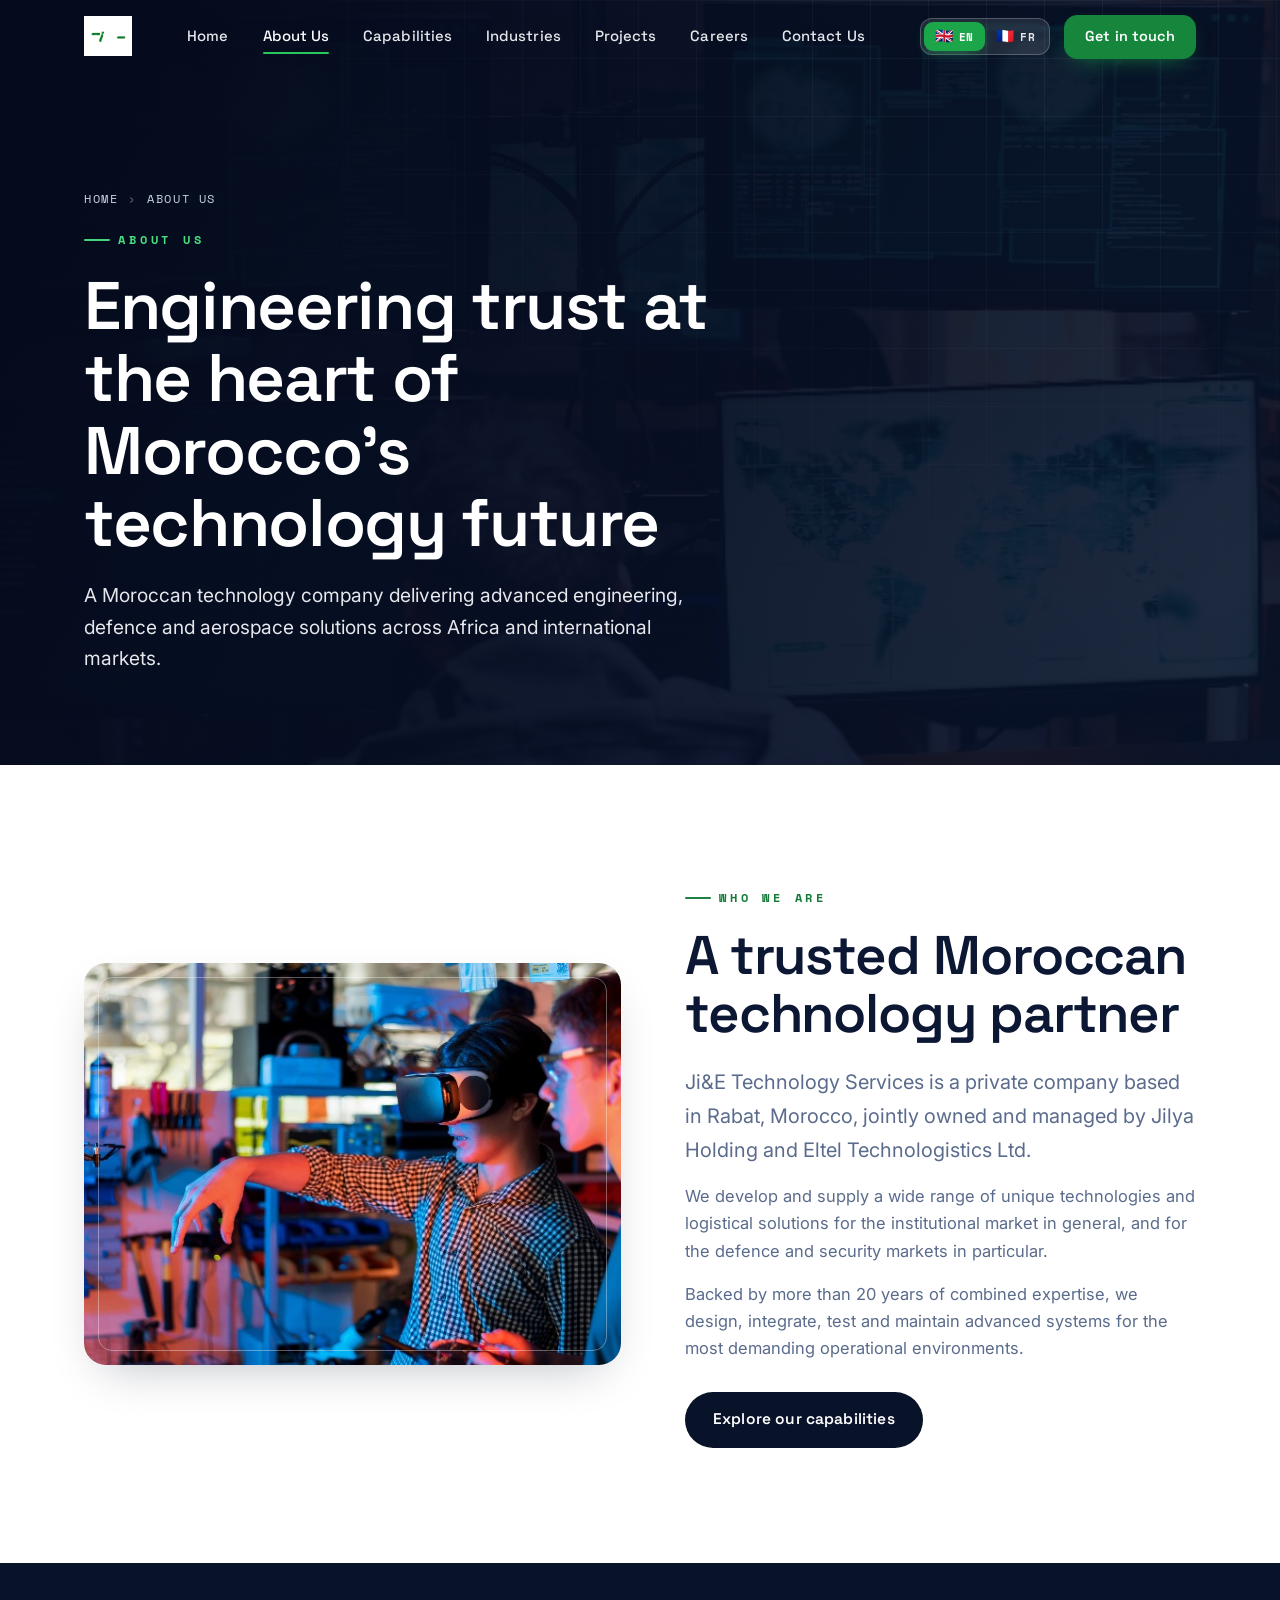
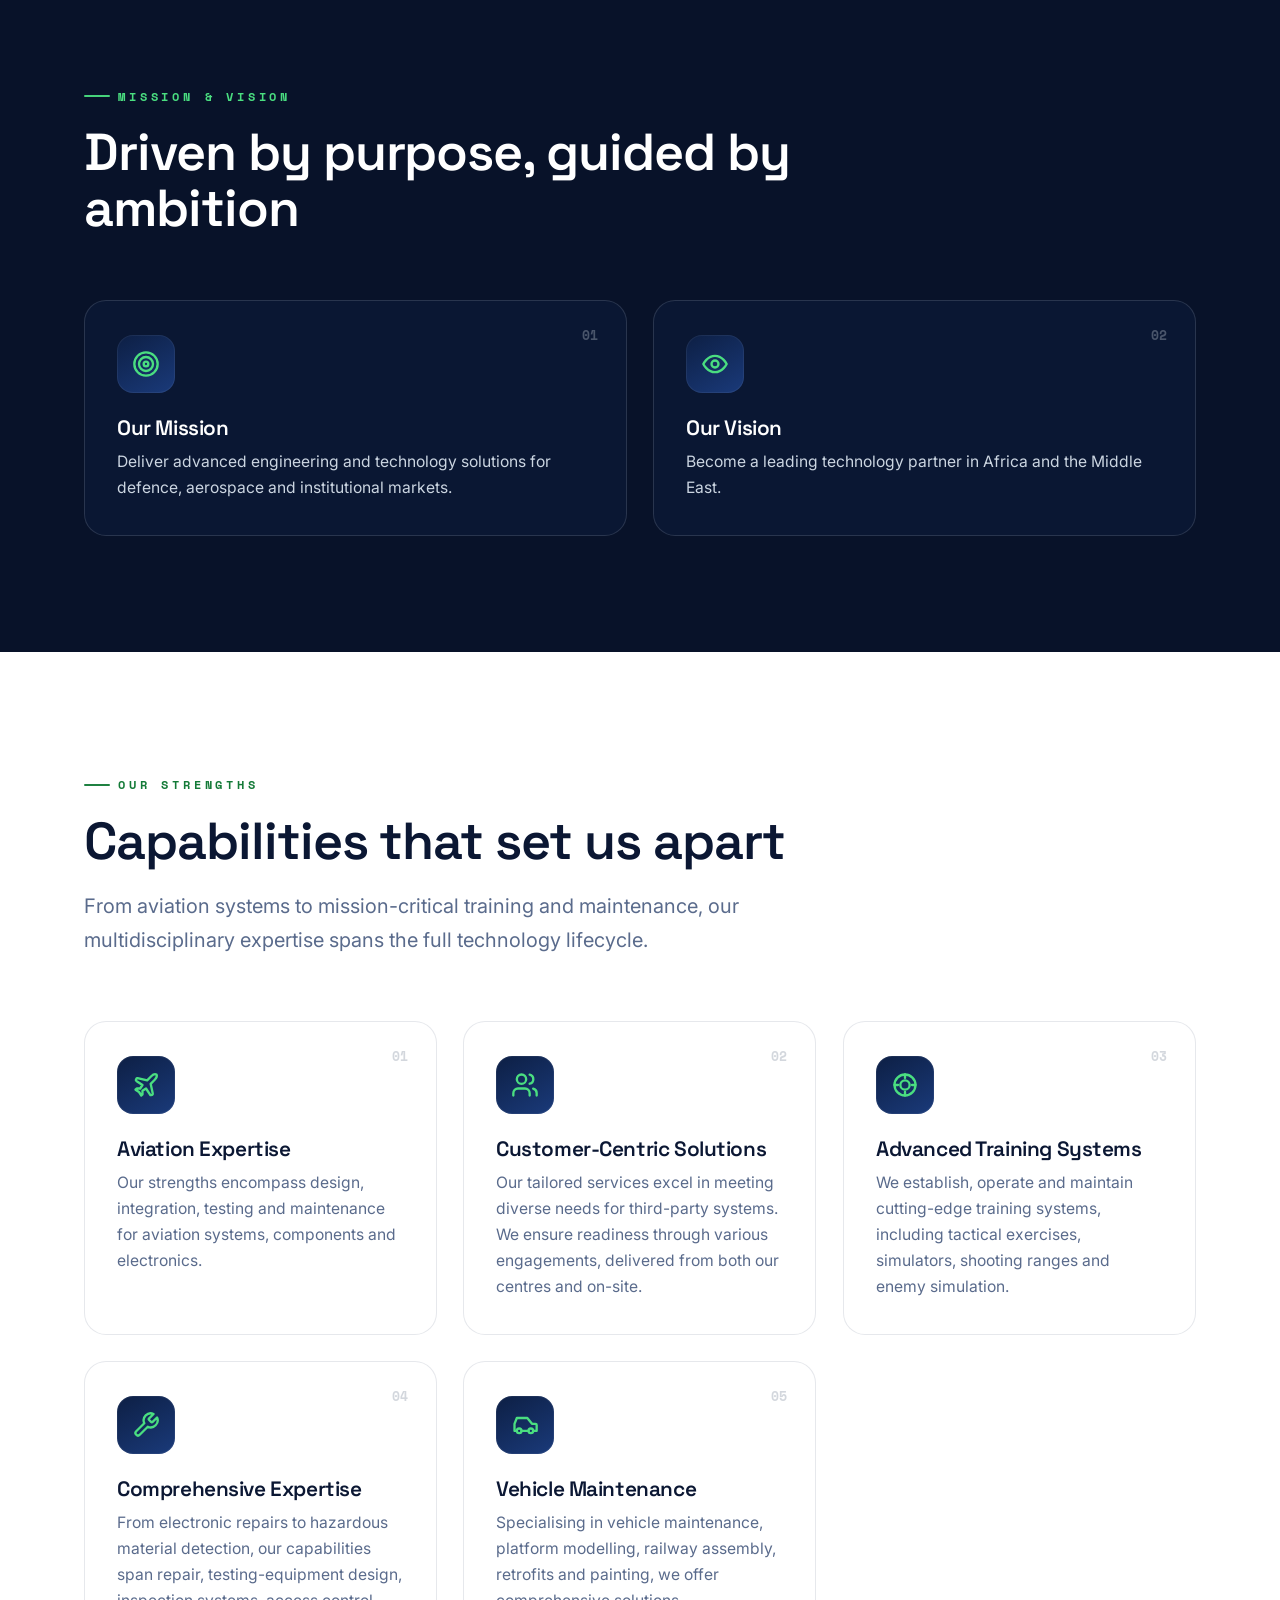
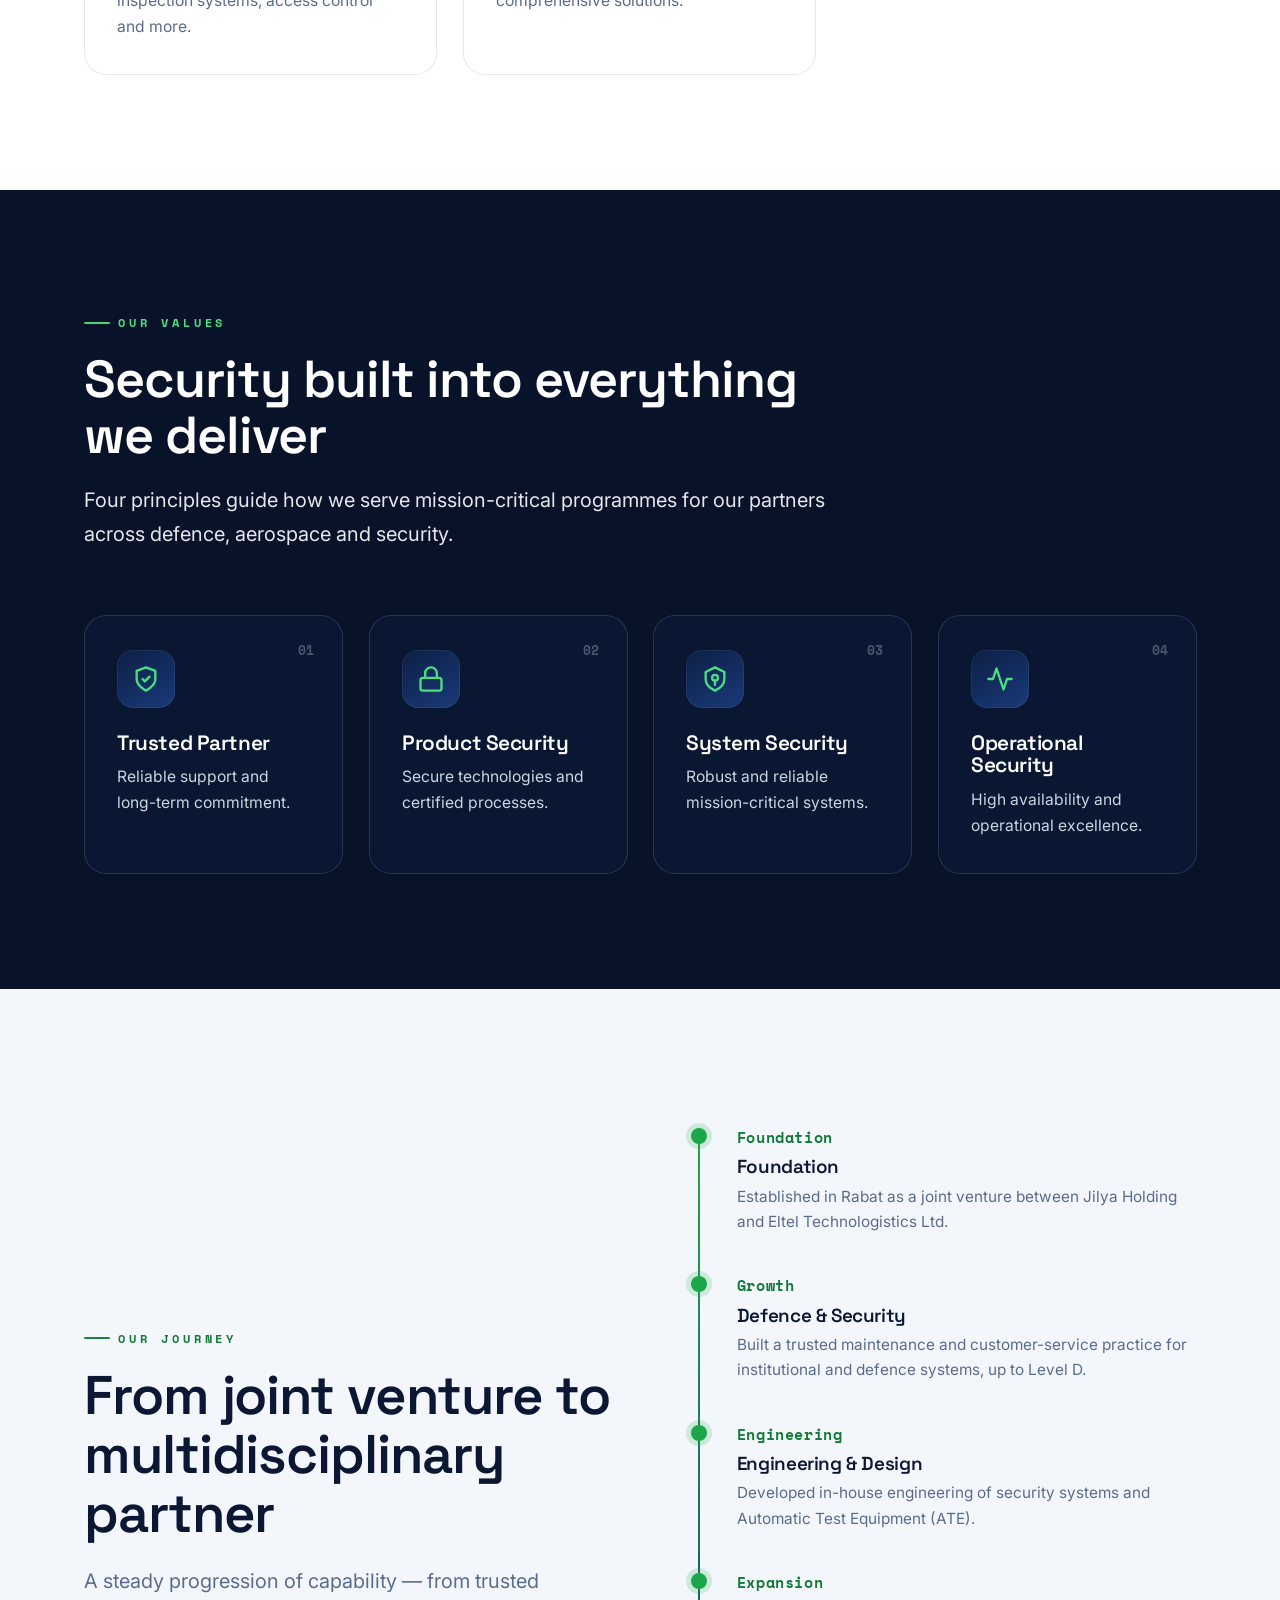
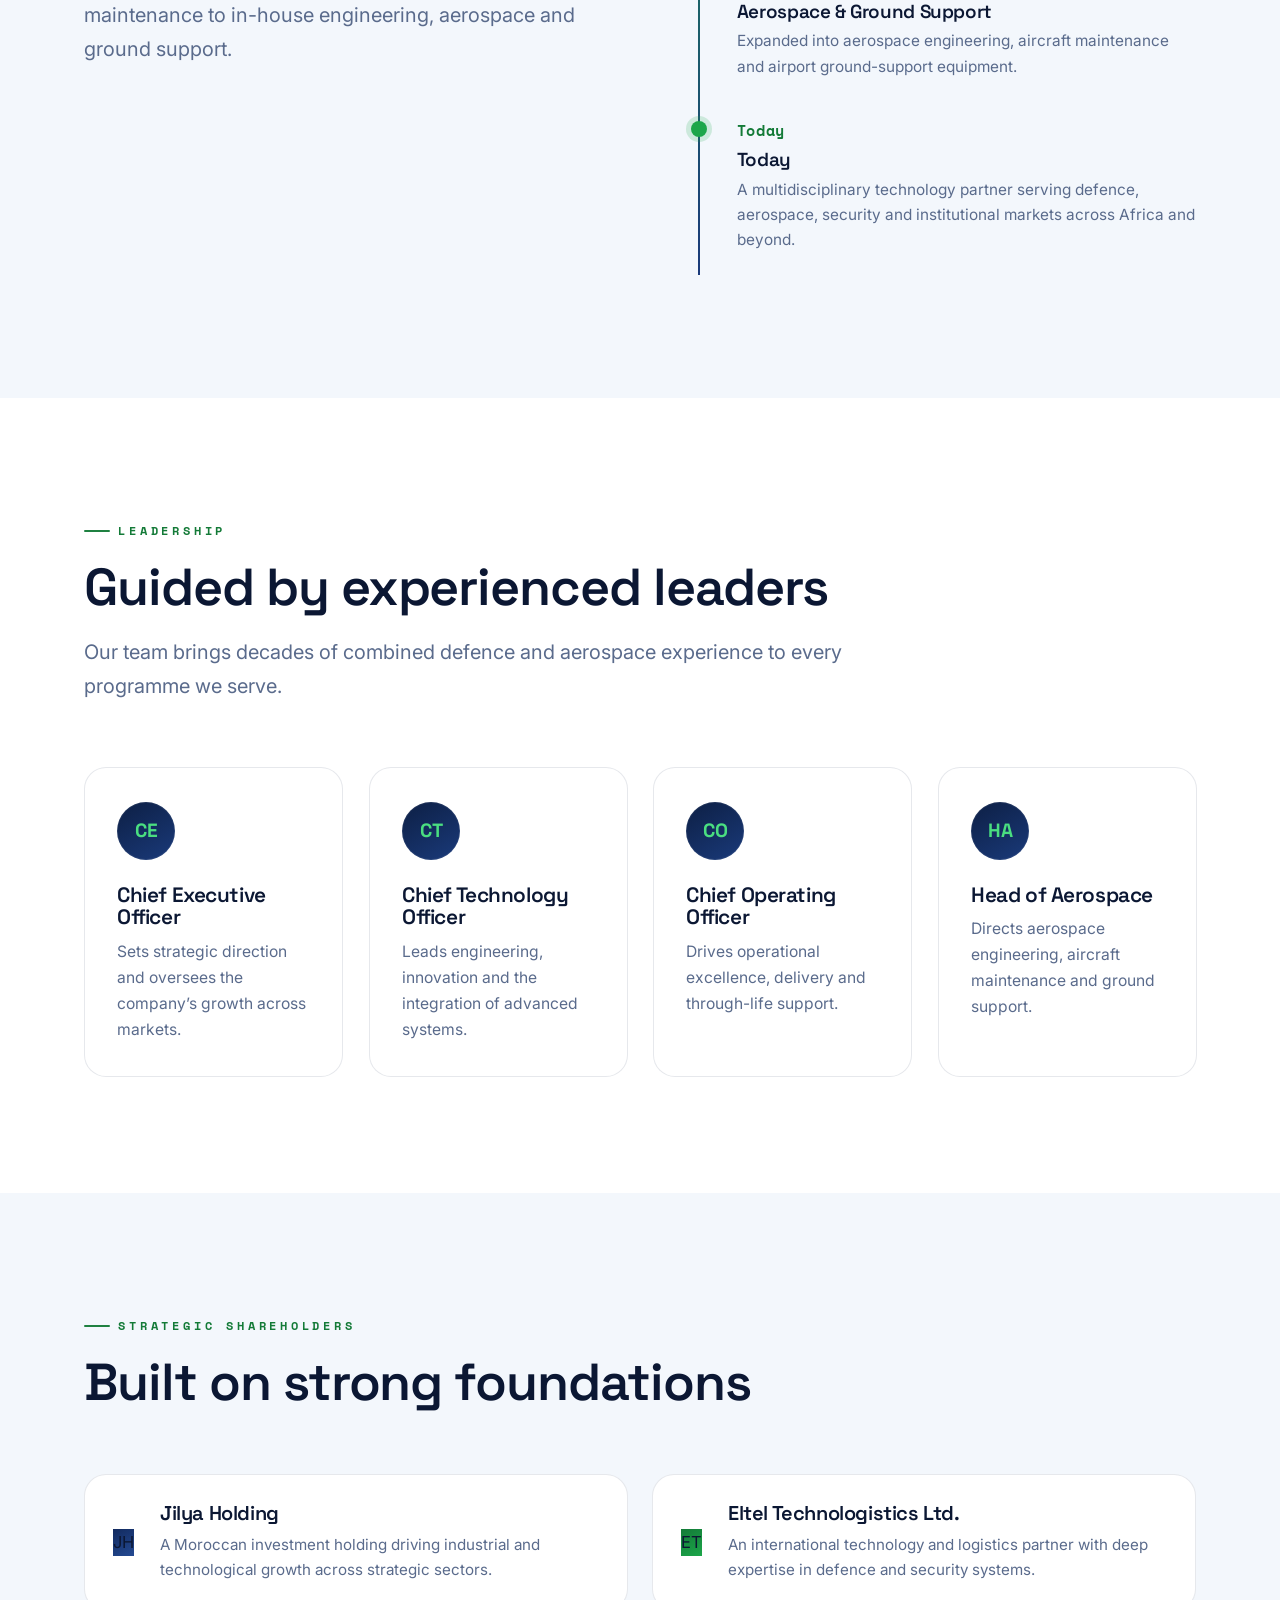
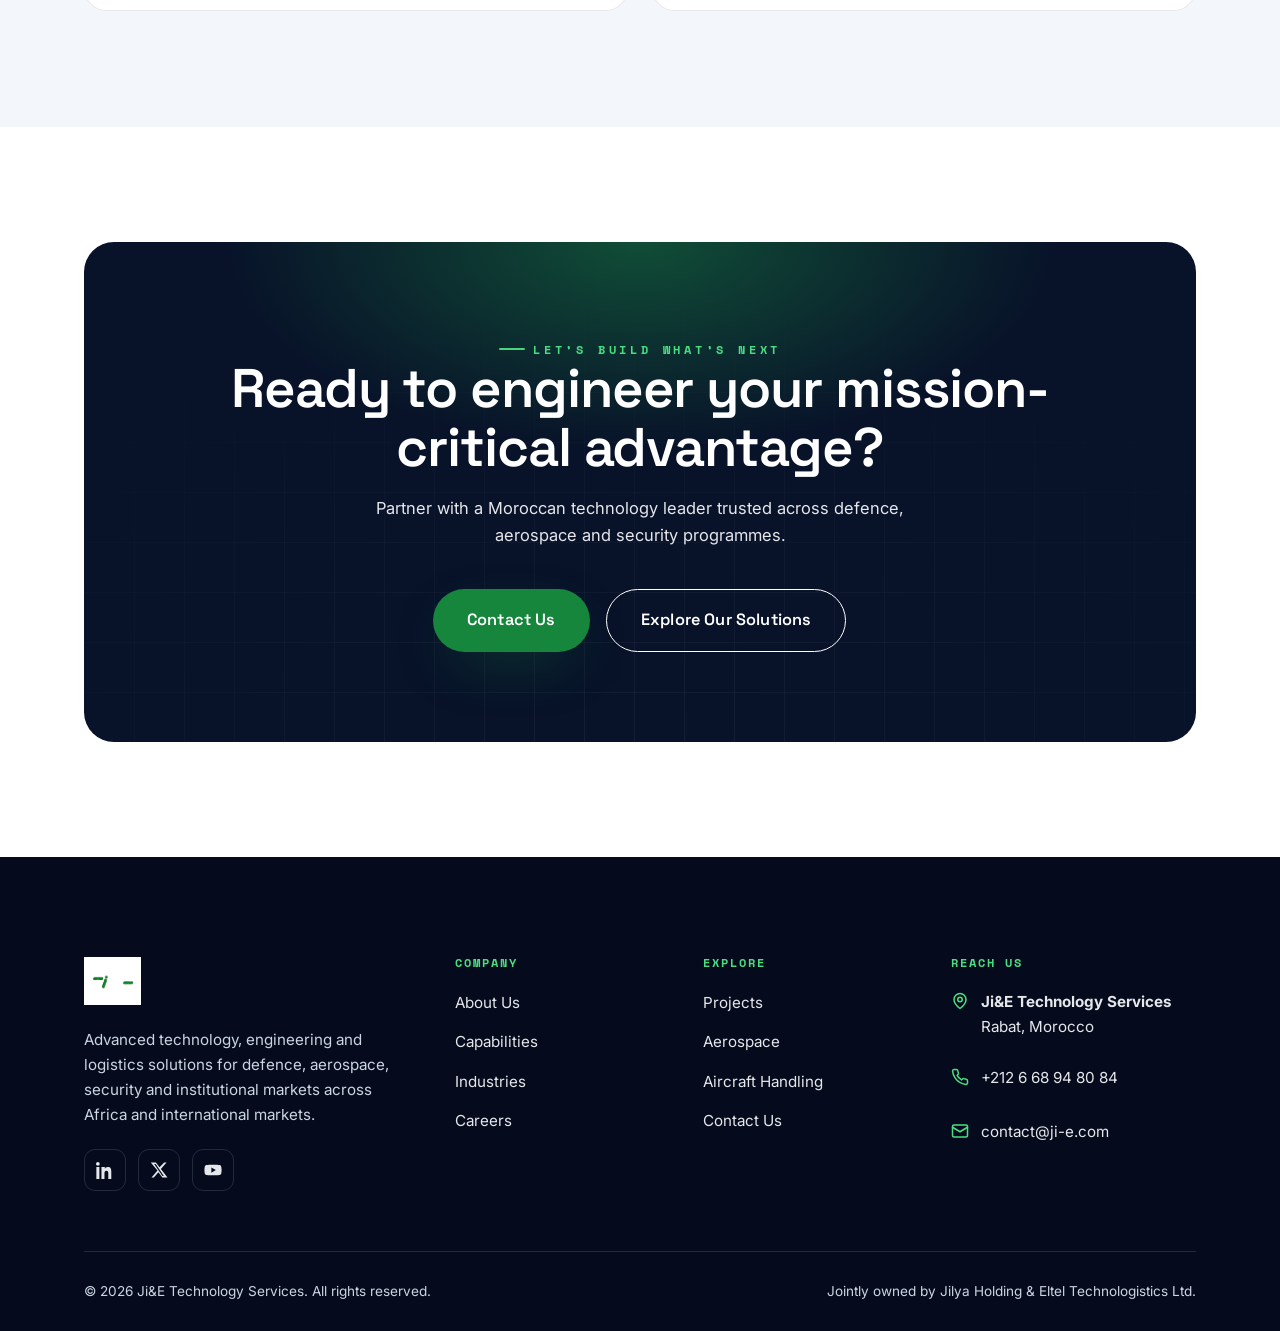
==== commit 3cbf27a2: "UI refresh: white-on-scroll header w/ logo swap, Ji&E casing, real partner logos, military-vehicles " ====
--- a/about.html
+++ b/about.html
@@ -3,9 +3,9 @@
 <head>
 <meta charset="UTF-8" />
 <meta name="viewport" content="width=device-width, initial-scale=1.0" />
-<title>About JI&E Technology Services — Who We Are</title>
-<meta name="description" content="Discover JI&E Technology Services — a Moroccan technology company delivering advanced engineering, defence and aerospace solutions, jointly owned by Jilya Holding and Eltel Technologistics Ltd." />
-<meta name="keywords" content="Defence Technology Morocco, Aerospace Services Morocco, Engineering Services Morocco, Security Systems Morocco, About JI&E Technology Services, Jilya Holding, Eltel Technologistics" />
+<title>About Ji&E Technology Services — Who We Are</title>
+<meta name="description" content="Discover Ji&E Technology Services — a Moroccan technology company delivering advanced engineering, defence and aerospace solutions, jointly owned by Jilya Holding and Eltel Technologistics Ltd." />
+<meta name="keywords" content="Defence Technology Morocco, Aerospace Services Morocco, Engineering Services Morocco, Security Systems Morocco, About Ji&E Technology Services, Jilya Holding, Eltel Technologistics" />
 <link rel="icon" href="assets/img/logo.png" />
 <link rel="preconnect" href="https://fonts.googleapis.com" />
 <link rel="preconnect" href="https://fonts.gstatic.com" crossorigin />
@@ -37,13 +37,13 @@
   <div class="container">
     <div class="split">
       <div class="split__media reveal">
-        <img src="assets/img/rd-lab.jpg" alt="JI&E engineering and research" />
+        <img src="assets/img/rd-lab.jpg" alt="Ji&E engineering and research" />
         <span class="frame"></span>
       </div>
       <div>
         <span class="eyebrow reveal" data-i18n="about.who.eyebrow">Who we are</span>
         <h2 class="title-lg reveal" data-delay="1" style="margin-top:18px" data-i18n="about.who.title">A trusted Moroccan technology partner</h2>
-        <p class="lead reveal" data-delay="2" style="margin-top:22px" data-i18n="about.who.p1">JI&E Technology Services is a private company based in Rabat, Morocco, jointly owned and managed by Jilya Holding and Eltel Technologistics Ltd.</p>
+        <p class="lead reveal" data-delay="2" style="margin-top:22px" data-i18n="about.who.p1">Ji&E Technology Services is a private company based in Rabat, Morocco, jointly owned and managed by Jilya Holding and Eltel Technologistics Ltd.</p>
         <p class="reveal" data-delay="2" style="margin-top:16px;color:var(--muted)" data-i18n="about.who.p2">We develop and supply a wide range of unique technologies and logistical solutions for the institutional market in general, and for the defence and security markets in particular.</p>
         <p class="reveal" data-delay="3" style="margin-top:16px;color:var(--muted)" data-i18n="about.who.p3">Backed by more than 20 years of combined expertise, we design, integrate, test and maintain advanced systems for the most demanding operational environments.</p>
         <div class="reveal" data-delay="3" style="margin-top:30px">
@@ -260,14 +260,14 @@
 <script>
 I18N.add({
   en:{
-    'meta.title':'About JI&E Technology Services — Who We Are',
-    'meta.desc':'Discover JI&E Technology Services — a Moroccan technology company delivering advanced engineering, defence and aerospace solutions, jointly owned by Jilya Holding and Eltel Technologistics Ltd.',
+    'meta.title':'About Ji&E Technology Services — Who We Are',
+    'meta.desc':'Discover Ji&E Technology Services — a Moroccan technology company delivering advanced engineering, defence and aerospace solutions, jointly owned by Jilya Holding and Eltel Technologistics Ltd.',
     'about.hero.eyebrow':'About Us',
     'about.hero.title':'Engineering trust at the heart of Morocco’s technology future',
     'about.hero.sub':'A Moroccan technology company delivering advanced engineering, defence and aerospace solutions across Africa and international markets.',
     'about.who.eyebrow':'Who we are',
     'about.who.title':'A trusted Moroccan technology partner',
-    'about.who.p1':'JI&E Technology Services is a private company based in Rabat, Morocco, jointly owned and managed by Jilya Holding and Eltel Technologistics Ltd.',
+    'about.who.p1':'Ji&E Technology Services is a private company based in Rabat, Morocco, jointly owned and managed by Jilya Holding and Eltel Technologistics Ltd.',
     'about.who.p2':'We develop and supply a wide range of unique technologies and logistical solutions for the institutional market in general, and for the defence and security markets in particular.',
     'about.who.p3':'Backed by more than 20 years of combined expertise, we design, integrate, test and maintain advanced systems for the most demanding operational environments.',
     'about.who.cta':'Explore our capabilities',
@@ -317,14 +317,14 @@
     'about.part.eltel':'Eltel Technologistics Ltd.','about.part.eltel.text':'An international technology and logistics partner with deep expertise in defence and security systems.'
   },
   fr:{
-    'meta.title':'À propos de JI&E Technology Services — Qui sommes-nous',
-    'meta.desc':'Découvrez JI&E Technology Services — une société technologique marocaine offrant des solutions avancées en ingénierie, défense et aérospatial, détenue conjointement par Jilya Holding et Eltel Technologistics Ltd.',
+    'meta.title':'À propos de Ji&E Technology Services — Qui sommes-nous',
+    'meta.desc':'Découvrez Ji&E Technology Services — une société technologique marocaine offrant des solutions avancées en ingénierie, défense et aérospatial, détenue conjointement par Jilya Holding et Eltel Technologistics Ltd.',
     'about.hero.eyebrow':'À propos',
     'about.hero.title':'Bâtir la confiance au cœur de l’avenir technologique du Maroc',
     'about.hero.sub':'Une société technologique marocaine qui fournit des solutions avancées en ingénierie, défense et aérospatial, au service de l’Afrique et des marchés internationaux.',
     'about.who.eyebrow':'Qui sommes-nous',
     'about.who.title':'Un partenaire technologique marocain de confiance',
-    'about.who.p1':'JI&E Technology Services est une société privée basée à Rabat, au Maroc, détenue et gérée conjointement par Jilya Holding et Eltel Technologistics Ltd.',
+    'about.who.p1':'Ji&E Technology Services est une société privée basée à Rabat, au Maroc, détenue et gérée conjointement par Jilya Holding et Eltel Technologistics Ltd.',
     'about.who.p2':'Nous développons et fournissons une large gamme de technologies et de solutions logistiques uniques pour le marché institutionnel en général, et pour les marchés de la défense et de la sécurité en particulier.',
     'about.who.p3':'Forts de plus de 20 ans d’expertise combinée, nous concevons, intégrons, testons et maintenons des systèmes avancés pour les environnements opérationnels les plus exigeants.',
     'about.who.cta':'Découvrir nos expertises',
--- a/assets/css/style.css
+++ b/assets/css/style.css
@@ -194,18 +194,22 @@
 }
 @keyframes headerDrop{from{opacity:0;transform:translateY(-100%)}to{opacity:1;transform:none}}
 .site-header .container{display:flex;align-items:center;justify-content:space-between;width:100%;gap:28px}
-/* premium dark glassmorphism on scroll (and for solid pages) */
+/* white, frosted header on scroll (and for solid pages) */
 .site-header.scrolled,.site-header.solid{
-  background:var(--glass);
-  backdrop-filter:blur(14px) saturate(1.3);
-  -webkit-backdrop-filter:blur(14px) saturate(1.3);
+  background:rgba(255,255,255,.9);
+  backdrop-filter:blur(16px) saturate(1.5);
+  -webkit-backdrop-filter:blur(16px) saturate(1.5);
   height:62px;
-  border-color:var(--glass-line);
-  box-shadow:0 16px 44px -28px rgba(0,0,0,.75);
-}
-.brand{display:flex;align-items:center;gap:12px;flex-shrink:0;z-index:2}
-.brand img{height:40px;width:auto;transition:height .35s var(--ease)}
-.scrolled .brand img,.solid .brand img{height:34px}
+  border-color:var(--line);
+  box-shadow:0 12px 40px -26px rgba(8,18,41,.45);
+}
+/* brand logo crossfade: white reverse over hero → full-colour official logo on white */
+.brand{position:relative;display:flex;align-items:center;flex-shrink:0;z-index:2;height:40px;transition:height .35s var(--ease)}
+.scrolled .brand,.solid .brand{height:34px}
+.brand img{height:100%;width:auto;transition:opacity .35s var(--ease)}
+.brand .logo-dark{position:absolute;left:0;top:0;opacity:0}
+.scrolled .brand .logo-light,.solid .brand .logo-light{opacity:0}
+.scrolled .brand .logo-dark,.solid .brand .logo-dark{opacity:1}
 
 /* nav links */
 .nav{display:flex;align-items:center;gap:4px}
@@ -223,26 +227,36 @@
 .nav a:hover{color:#fff}
 .nav a:hover::after,.nav a.active::after{transform:scaleX(1)}
 .nav a.active{color:#fff}
+/* dark links once header turns white */
+.site-header.scrolled .nav a,.site-header.solid .nav a{color:var(--ink)}
+.site-header.scrolled .nav a:hover,.site-header.solid .nav a:hover,
+.site-header.scrolled .nav a.active,.site-header.solid .nav a.active{color:var(--navy-700)}
 
 .header-right{display:flex;align-items:center;gap:14px;z-index:2}
 
-/* language switcher — dark glass, all states */
-.lang{display:flex;align-items:center;background:rgba(255,255,255,.07);border:1px solid rgba(255,255,255,.16);border-radius:12px;padding:3px;backdrop-filter:blur(6px)}
+/* language switcher — light glass over hero → solid on white */
+.lang{display:flex;align-items:center;background:rgba(255,255,255,.1);border:1px solid rgba(255,255,255,.22);border-radius:12px;padding:3px;backdrop-filter:blur(6px)}
 .lang button{
   font-family:var(--font-mono);font-size:.71rem;font-weight:700;letter-spacing:.06em;
-  padding:6px 11px;border-radius:9px;color:var(--d-muted);display:flex;align-items:center;gap:5px;
+  padding:6px 11px;border-radius:9px;color:var(--d-soft);display:flex;align-items:center;gap:5px;
   transition:.25s;
 }
 .lang button:hover{color:#fff}
 .lang button.active{background:var(--green);color:#fff;box-shadow:0 4px 14px -5px rgba(28,166,74,.7)}
 .lang .flag{font-size:.92rem;line-height:1}
-
-/* mobile toggle — white in all header states */
+.scrolled .lang,.solid .lang{background:var(--bg-alt);border-color:var(--line)}
+.scrolled .lang button,.solid .lang button{color:var(--muted)}
+.scrolled .lang button:hover,.solid .lang button:hover{color:var(--navy-700)}
+.scrolled .lang button.active,.solid .lang button.active{color:#fff}
+
+/* mobile toggle — white over hero, dark on white header, white when drawer open */
 .nav-toggle{display:none;width:46px;height:46px;border-radius:12px;position:relative;z-index:1100}
 .nav-toggle span{position:absolute;left:11px;right:11px;height:2px;background:#fff;border-radius:2px;transition:.3s var(--ease)}
 .nav-toggle span:nth-child(1){top:16px}
 .nav-toggle span:nth-child(2){top:23px}
 .nav-toggle span:nth-child(3){top:30px}
+.scrolled .nav-toggle span,.solid .nav-toggle span{background:var(--ink)}
+.menu-open .nav-toggle span,.menu-open.scrolled .nav-toggle span{background:#fff}
 .menu-open .nav-toggle span:nth-child(1){top:23px;transform:rotate(45deg)}
 .menu-open .nav-toggle span:nth-child(2){opacity:0}
 .menu-open .nav-toggle span:nth-child(3){top:23px;transform:rotate(-45deg)}
@@ -578,26 +592,35 @@
 .job__meta span{display:flex;align-items:center;gap:6px}
 .job__meta .dot{width:6px;height:6px;border-radius:50%;background:var(--green)}
 .job h4{font-size:1.2rem}
+.job__desc{margin-top:8px;color:var(--muted);font-size:.95rem;max-width:64ch}
+@media(max-width:640px){.job{grid-template-columns:1fr}.job .btn{justify-self:start}}
 
 /* ============================================================
    PARTNERS / LOGOS
    ============================================================ */
 .partner-grid{display:grid;grid-template-columns:repeat(2,1fr);gap:24px}
 .partner{
-  padding:38px;border:1px solid var(--line);border-radius:var(--r-lg);background:var(--bg);
-  display:flex;gap:22px;align-items:flex-start;transition:.4s;
-}
-.partner:hover{box-shadow:var(--sh);transform:translateY(-5px)}
-.partner__logo{flex-shrink:0;width:64px;height:64px;border-radius:16px;display:grid;place-items:center;font-family:var(--font-head);font-weight:700;font-size:1.5rem;color:#fff}
+  padding:28px;border:1px solid var(--line);border-radius:var(--r-lg);background:var(--bg);
+  display:flex;gap:26px;align-items:center;transition:transform .4s var(--ease),box-shadow .4s var(--ease),border-color .4s;
+}
+.partner:hover{box-shadow:var(--sh);transform:translateY(-5px);border-color:transparent}
+.partner__plate{
+  flex-shrink:0;width:168px;height:104px;border-radius:14px;
+  display:grid;place-items:center;padding:18px;overflow:hidden;
+}
+.partner__plate img{max-width:100%;max-height:100%;width:auto;height:auto;object-fit:contain;display:block;transition:transform .5s var(--ease)}
+.partner:hover .partner__plate img{transform:scale(1.05)}
+.partner__plate--dark{background:linear-gradient(150deg,var(--navy-850),var(--navy-700));box-shadow:inset 0 0 0 1px rgba(255,255,255,.06)}
+.partner__plate--light{background:#fff;border:1px solid var(--line)}
+.partner__body{min-width:0}
 .partner h4{font-size:1.25rem;margin-bottom:8px}
 .partner p{color:var(--muted);font-size:.95rem}
-
-/* marquee of certifications */
-.marquee{overflow:hidden;-webkit-mask-image:linear-gradient(90deg,transparent,#000 8%,#000 92%,transparent);mask-image:linear-gradient(90deg,transparent,#000 8%,#000 92%,transparent)}
-.marquee__track{display:flex;gap:60px;width:max-content;animation:marquee 32s linear infinite}
-.marquee:hover .marquee__track{animation-play-state:paused}
-.marquee__item{font-family:var(--font-head);font-weight:600;font-size:1.15rem;color:var(--muted-soft);display:flex;align-items:center;gap:14px;white-space:nowrap}
-.marquee__item .d{width:7px;height:7px;border-radius:50%;background:var(--green)}
+.partner__link{display:inline-flex;margin-top:14px;font-family:var(--font-head);font-weight:600;font-size:.9rem;color:var(--green-700);transition:gap .3s,transform .3s}
+.partner:hover .partner__link{transform:translateX(4px)}
+@media(max-width:560px){
+  .partner{flex-direction:column;align-items:flex-start;text-align:left}
+  .partner__plate{width:100%}
+}
 @keyframes marquee{to{transform:translateX(-50%)}}
 
 /* ============================================================
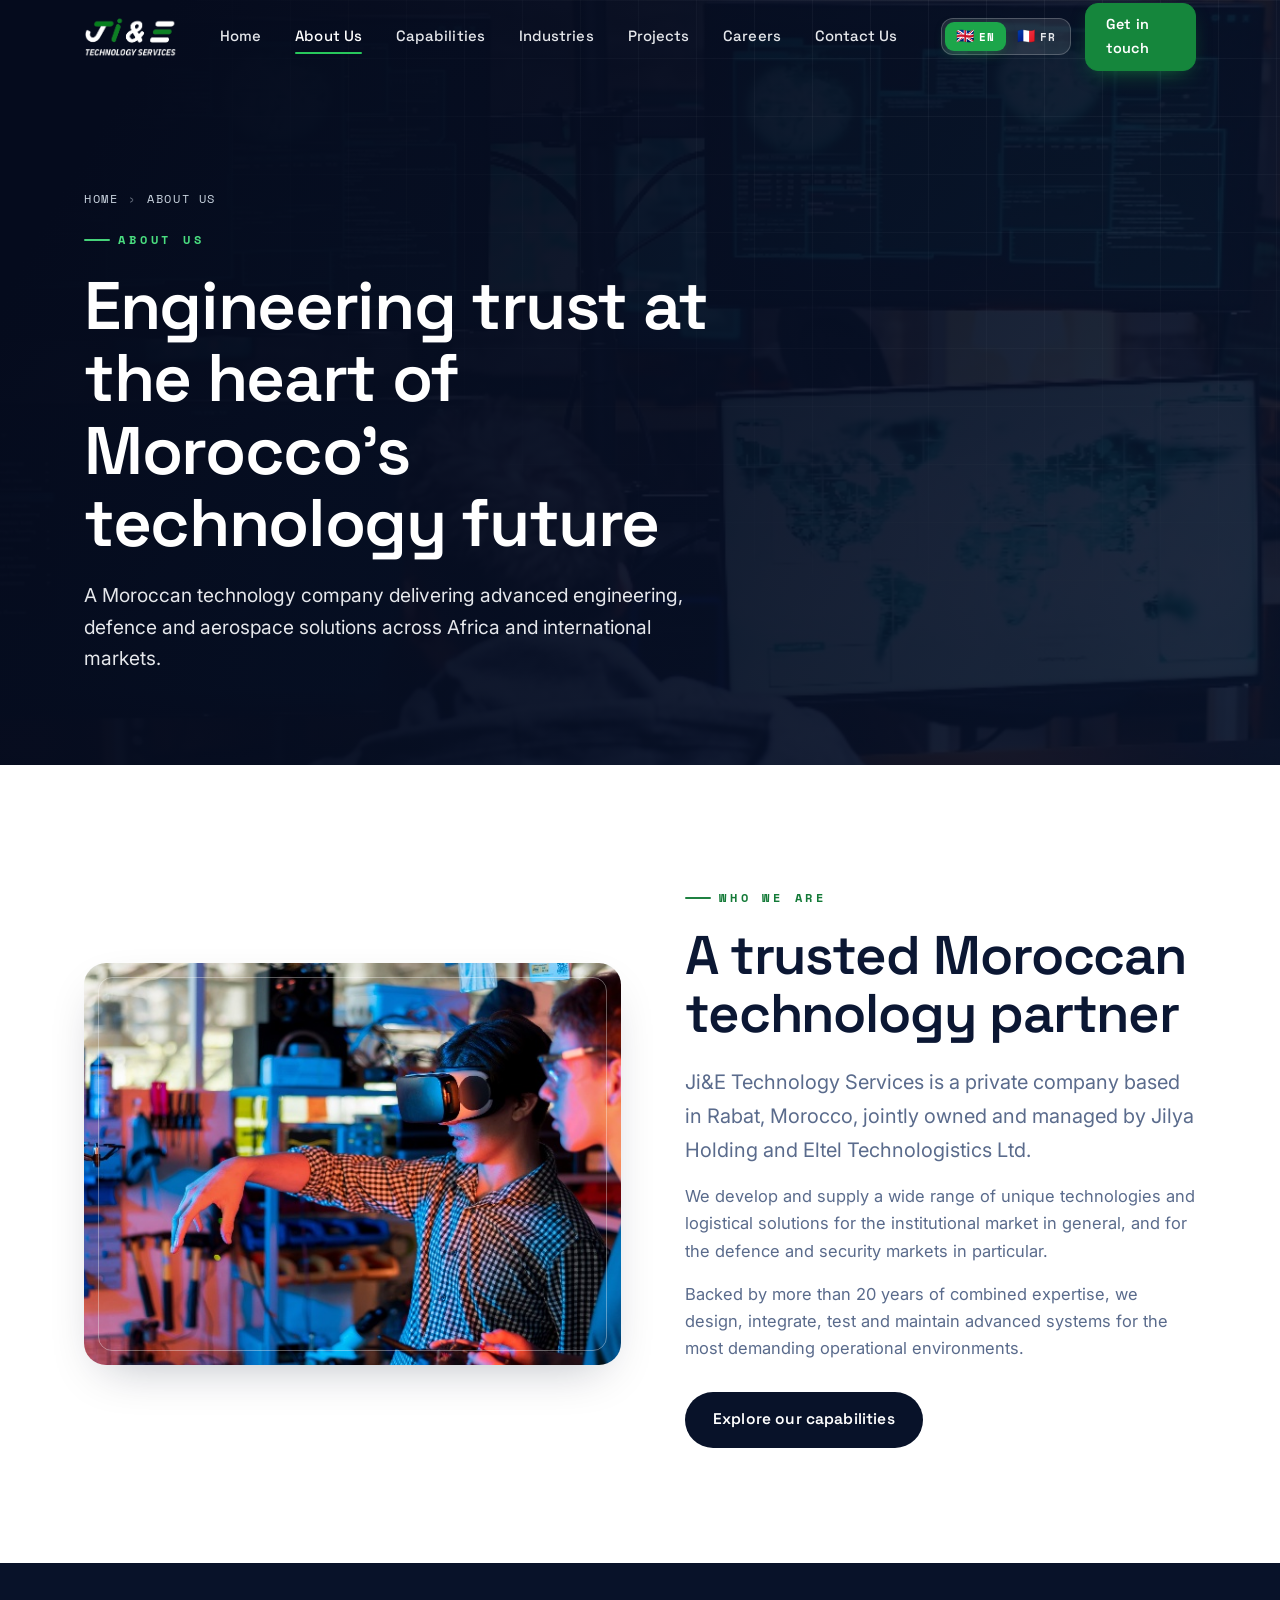
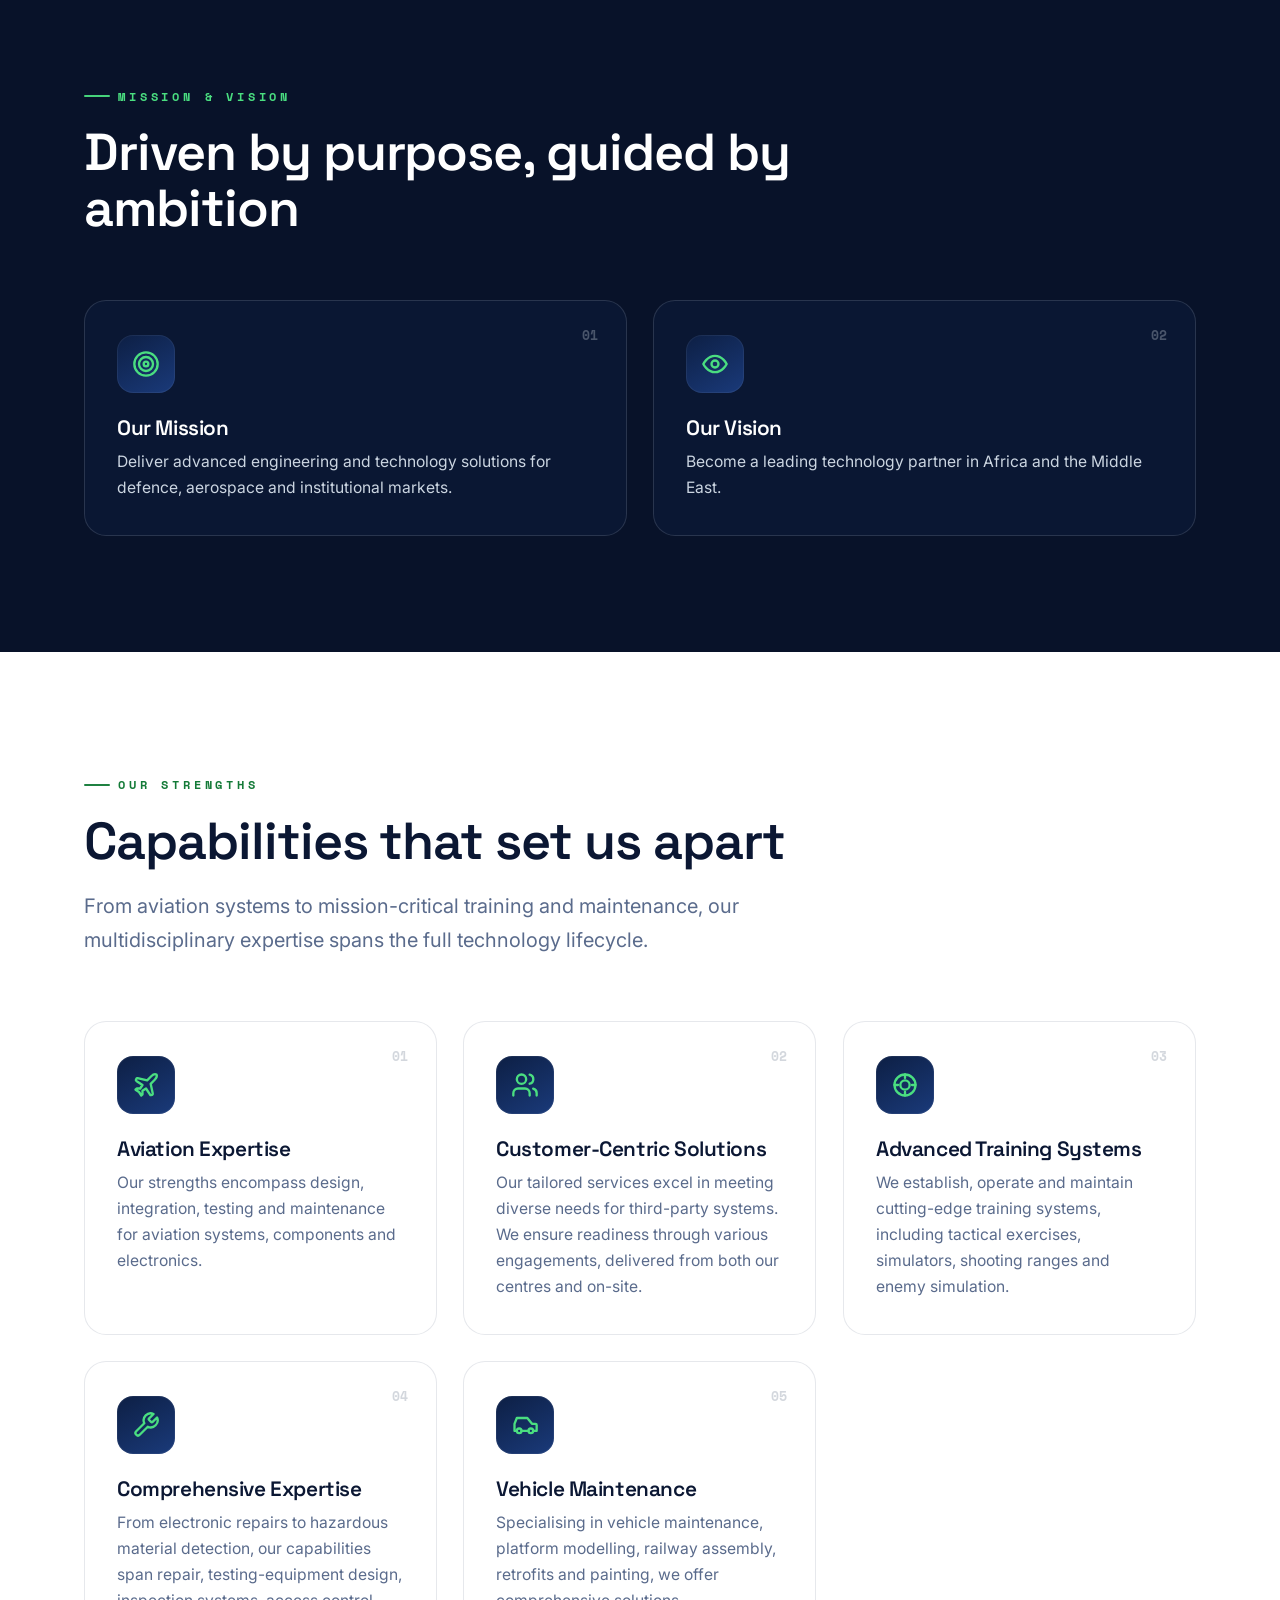
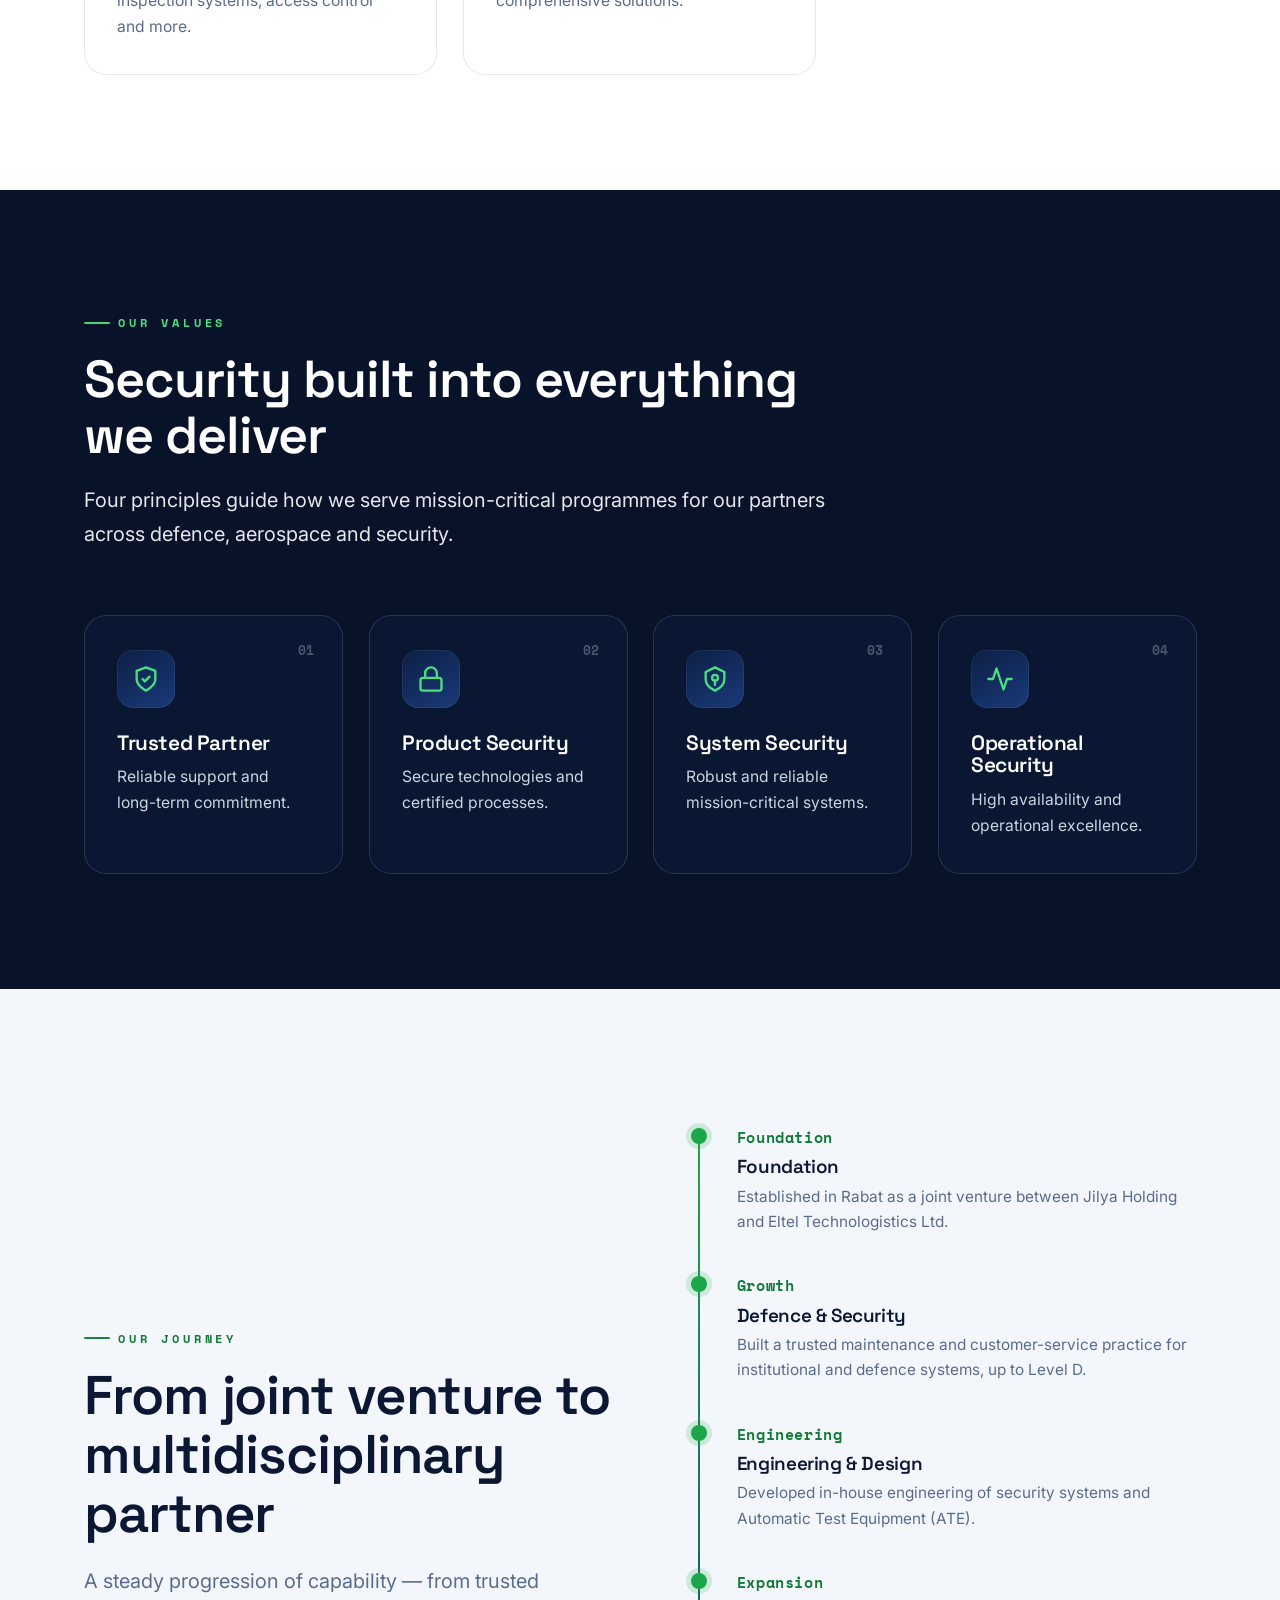
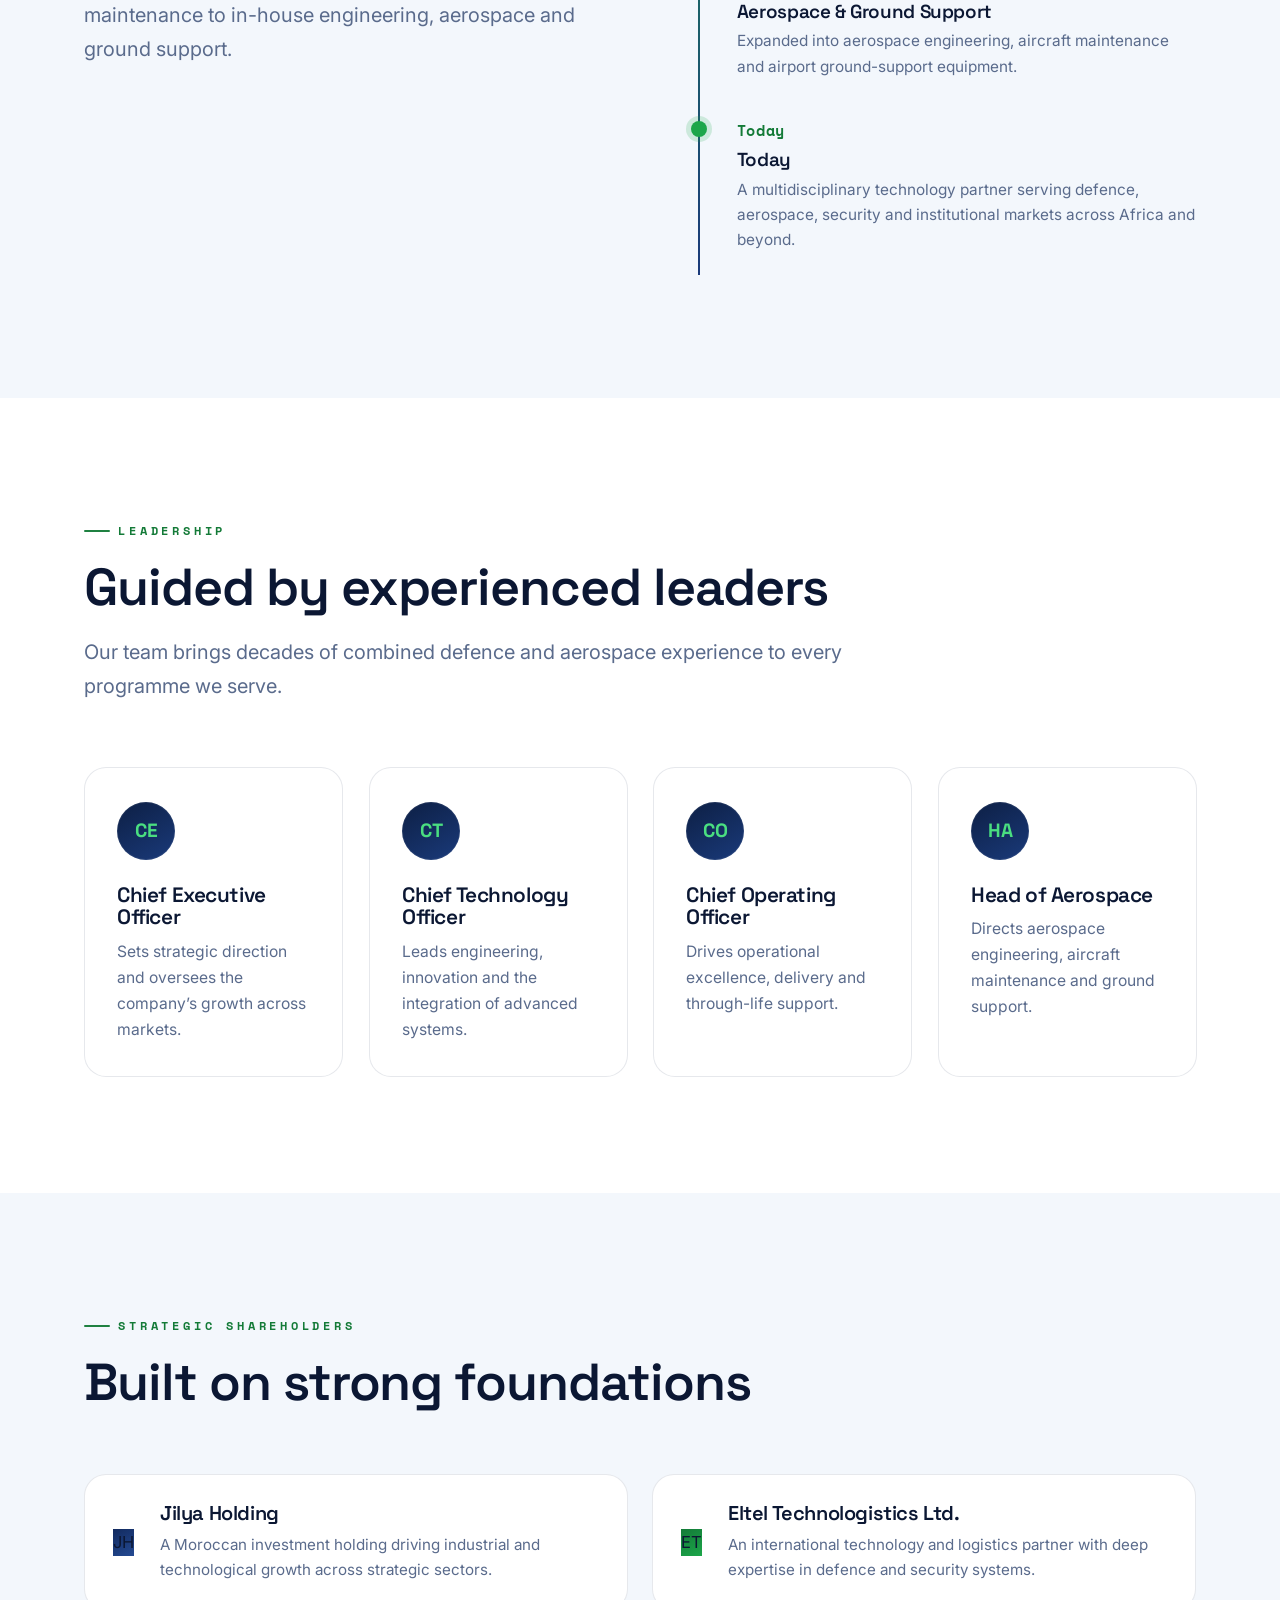
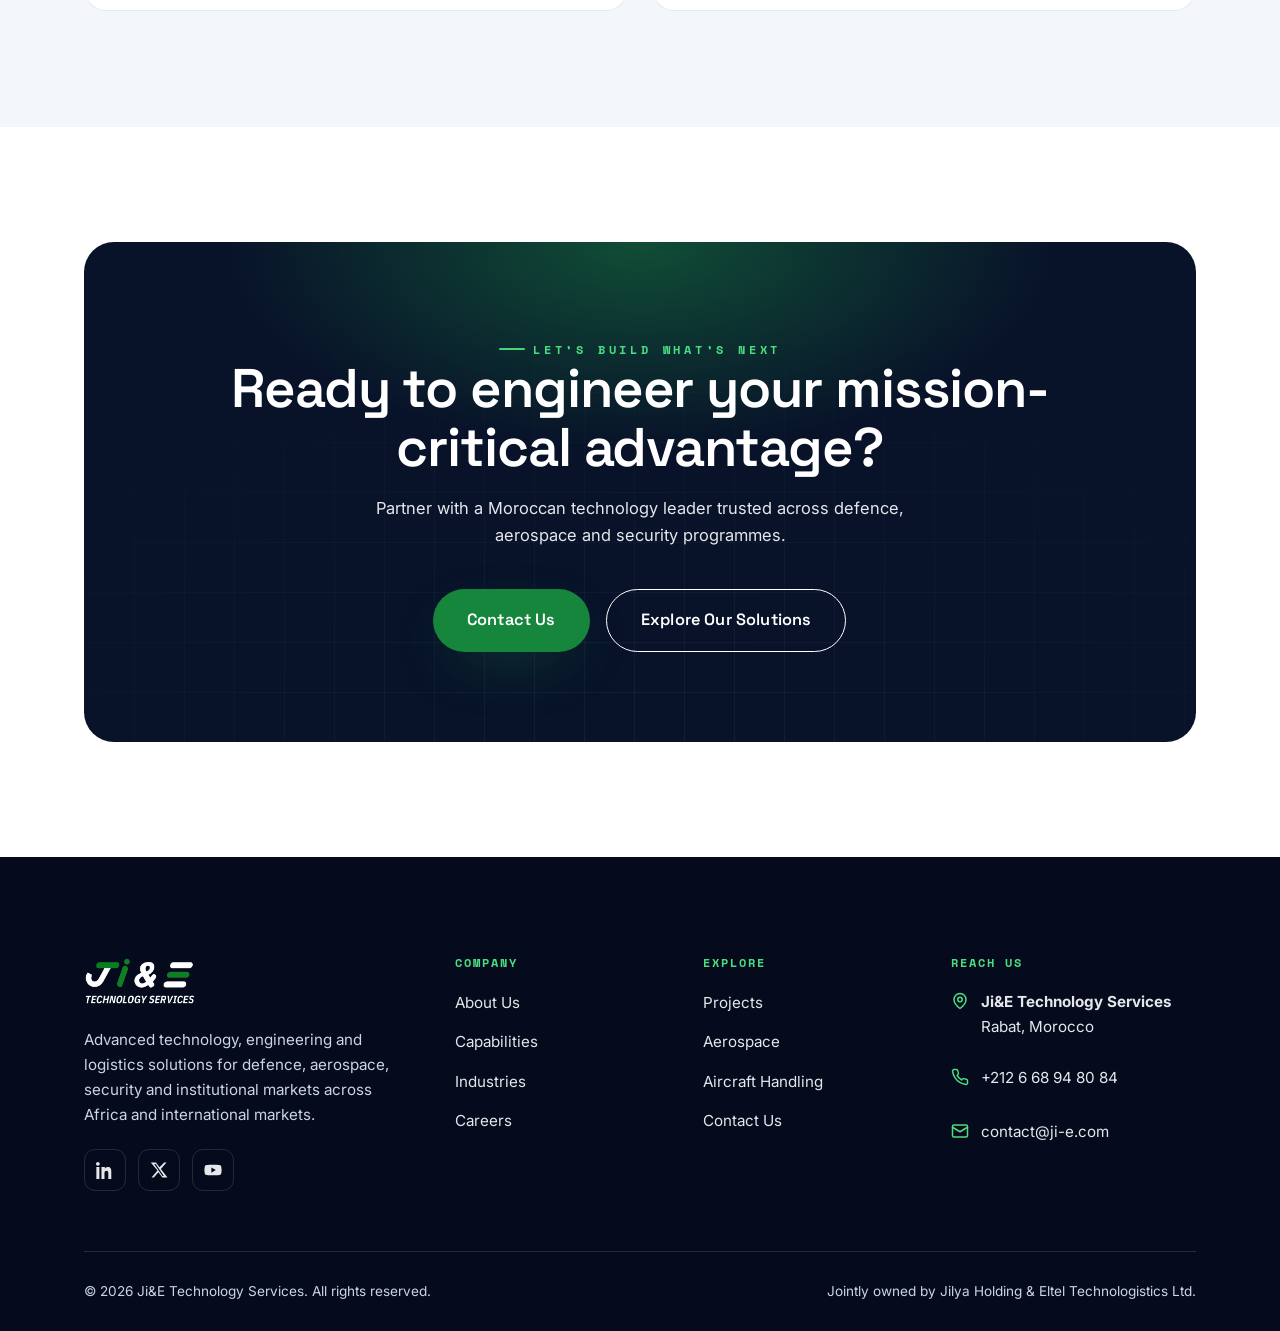
==== commit 343561a9: "Fix caching (revalidate instead of immutable) + asset version bump so updates show without hard refr" ====
--- a/about.html
+++ b/about.html
@@ -10,7 +10,7 @@
 <link rel="preconnect" href="https://fonts.googleapis.com" />
 <link rel="preconnect" href="https://fonts.gstatic.com" crossorigin />
 <link href="https://fonts.googleapis.com/css2?family=Space+Grotesk:wght@400;500;600;700&family=Inter:wght@400;500;600;700&family=Space+Mono:wght@400;700&display=swap" rel="stylesheet" />
-<link rel="stylesheet" href="assets/css/style.css" />
+<link rel="stylesheet" href="assets/css/style.css?v=2" />
 </head>
 <body data-page="about">
 <div class="progress-bar"></div>
@@ -256,7 +256,7 @@
 <div id="cta-band"></div>
 <div id="footer"></div>
 
-<script src="assets/js/i18n.js"></script>
+<script src="assets/js/i18n.js?v=2"></script>
 <script>
 I18N.add({
   en:{
@@ -375,6 +375,6 @@
   }
 });
 </script>
-<script src="assets/js/main.js"></script>
+<script src="assets/js/main.js?v=2"></script>
 </body>
 </html>
--- a/assets/css/style.css
+++ b/assets/css/style.css
@@ -605,12 +605,12 @@
 }
 .partner:hover{box-shadow:var(--sh);transform:translateY(-5px);border-color:transparent}
 .partner__plate{
-  flex-shrink:0;width:168px;height:104px;border-radius:14px;
-  display:grid;place-items:center;padding:18px;overflow:hidden;
+  flex-shrink:0;width:184px;height:116px;border-radius:14px;
+  display:grid;place-items:center;padding:16px;overflow:hidden;
 }
 .partner__plate img{max-width:100%;max-height:100%;width:auto;height:auto;object-fit:contain;display:block;transition:transform .5s var(--ease)}
 .partner:hover .partner__plate img{transform:scale(1.05)}
-.partner__plate--dark{background:linear-gradient(150deg,var(--navy-850),var(--navy-700));box-shadow:inset 0 0 0 1px rgba(255,255,255,.06)}
+.partner__plate--dark{background-color:#0a1733;background-image:linear-gradient(150deg,var(--navy-850),var(--navy-700));box-shadow:inset 0 0 0 1px rgba(255,255,255,.06)}
 .partner__plate--light{background:#fff;border:1px solid var(--line)}
 .partner__body{min-width:0}
 .partner h4{font-size:1.25rem;margin-bottom:8px}
@@ -621,6 +621,12 @@
   .partner{flex-direction:column;align-items:flex-start;text-align:left}
   .partner__plate{width:100%}
 }
+/* certifications marquee */
+.marquee{overflow:hidden;-webkit-mask-image:linear-gradient(90deg,transparent,#000 8%,#000 92%,transparent);mask-image:linear-gradient(90deg,transparent,#000 8%,#000 92%,transparent)}
+.marquee__track{display:flex;gap:60px;width:max-content;animation:marquee 32s linear infinite}
+.marquee:hover .marquee__track{animation-play-state:paused}
+.marquee__item{font-family:var(--font-head);font-weight:600;font-size:1.15rem;color:var(--muted-soft);display:flex;align-items:center;gap:14px;white-space:nowrap}
+.marquee__item .d{width:7px;height:7px;border-radius:50%;background:var(--green)}
 @keyframes marquee{to{transform:translateX(-50%)}}
 
 /* ============================================================
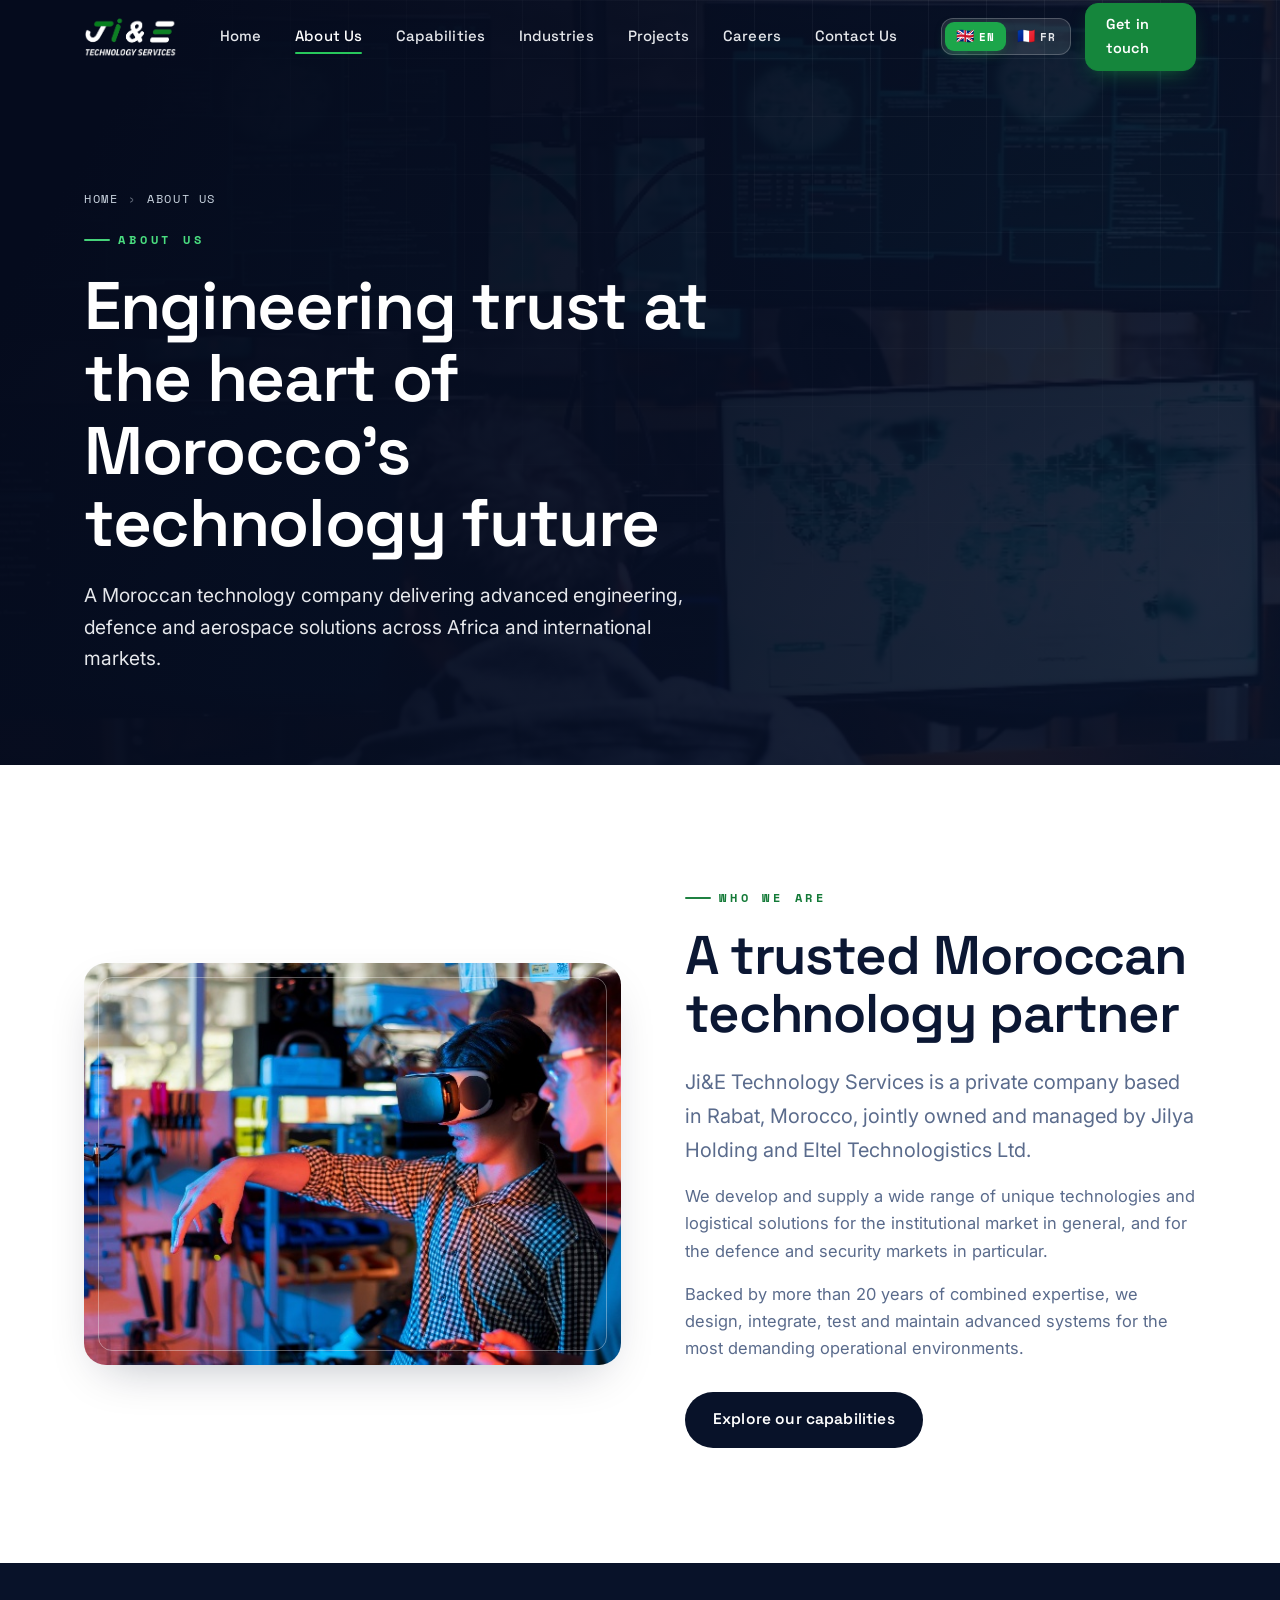
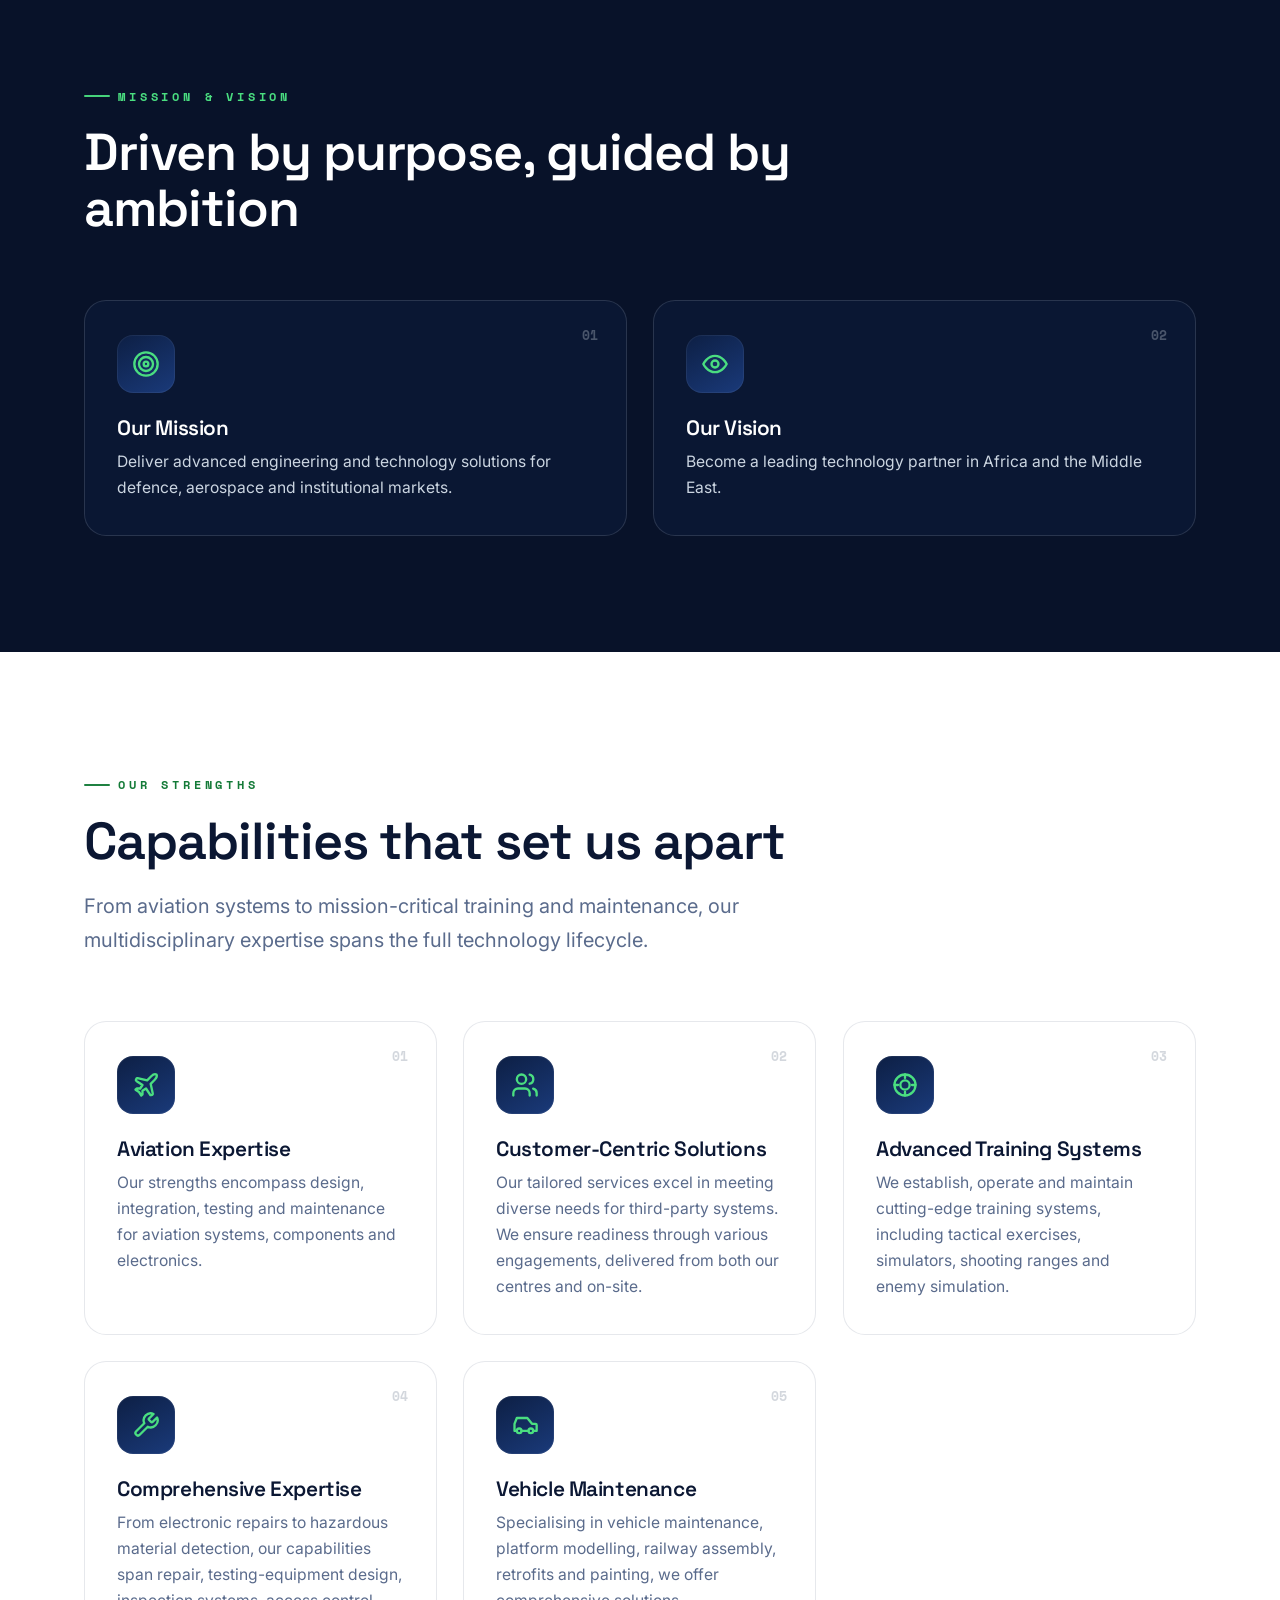
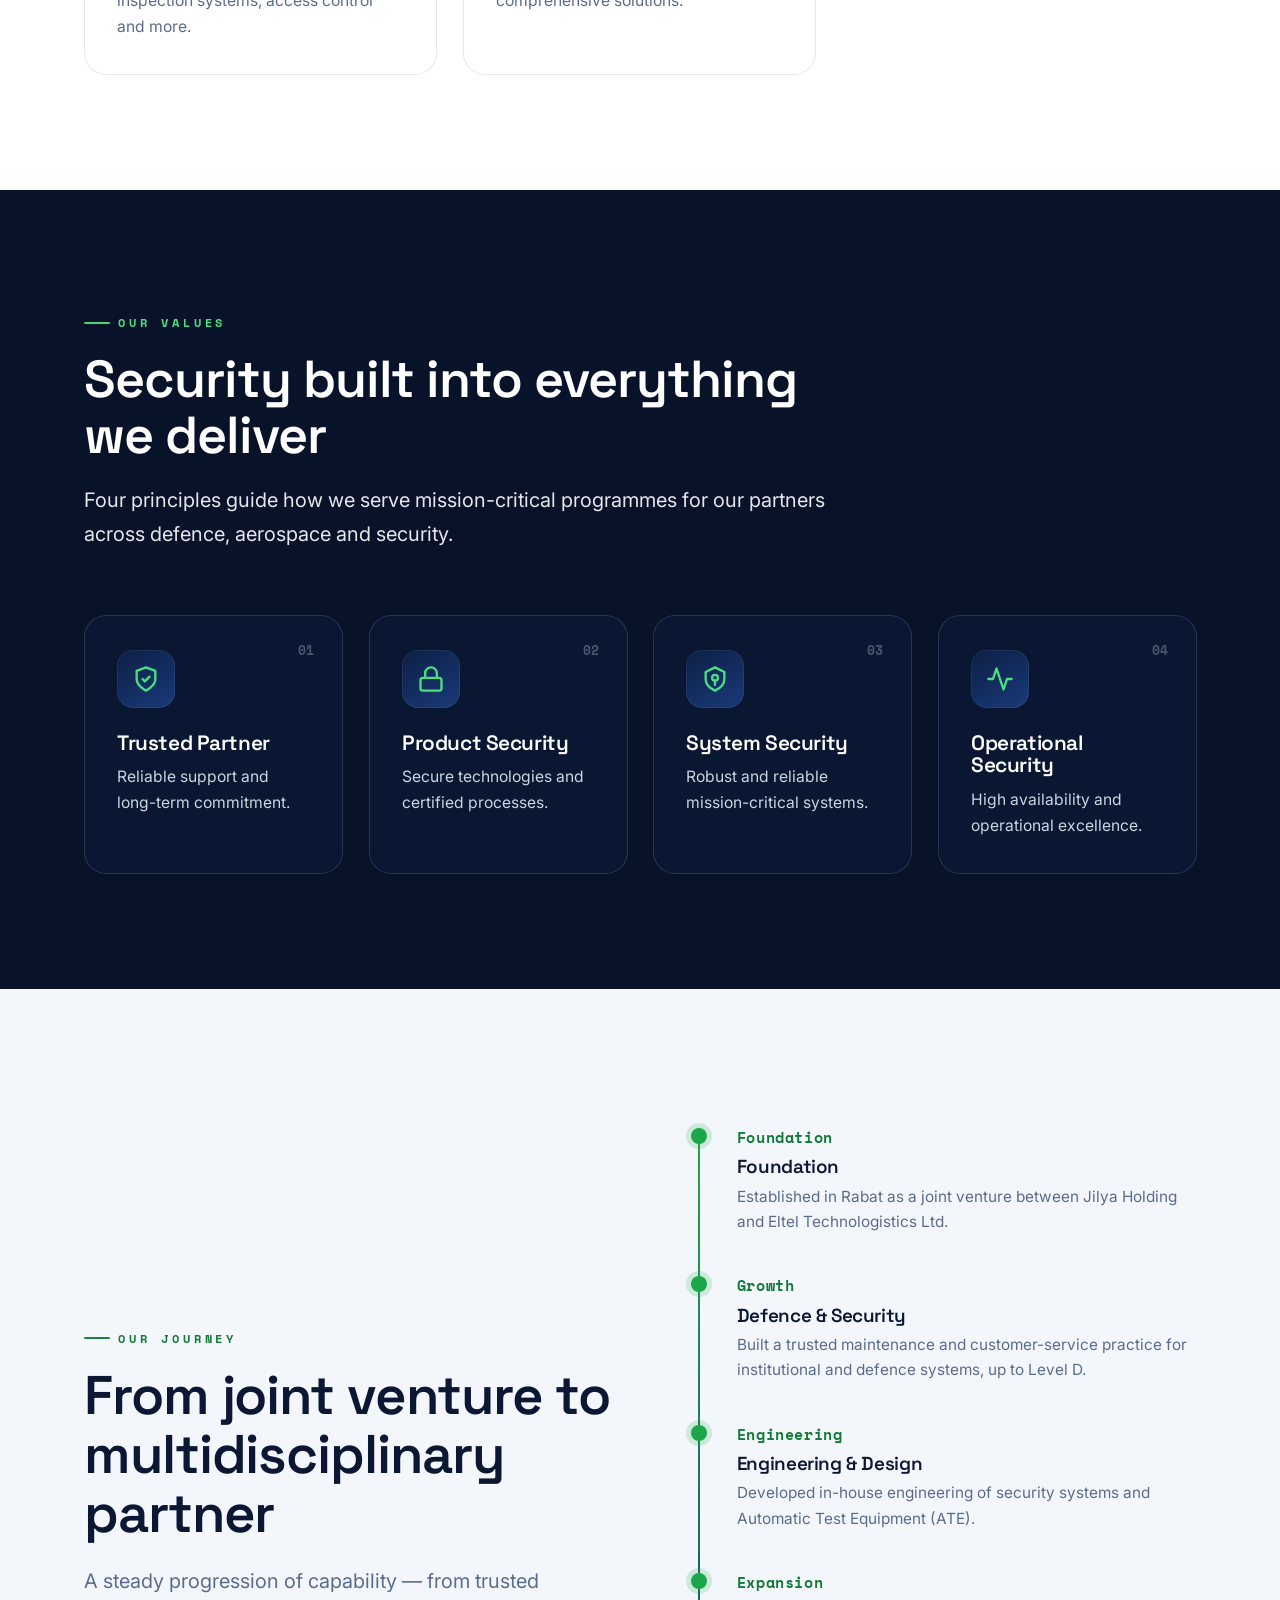
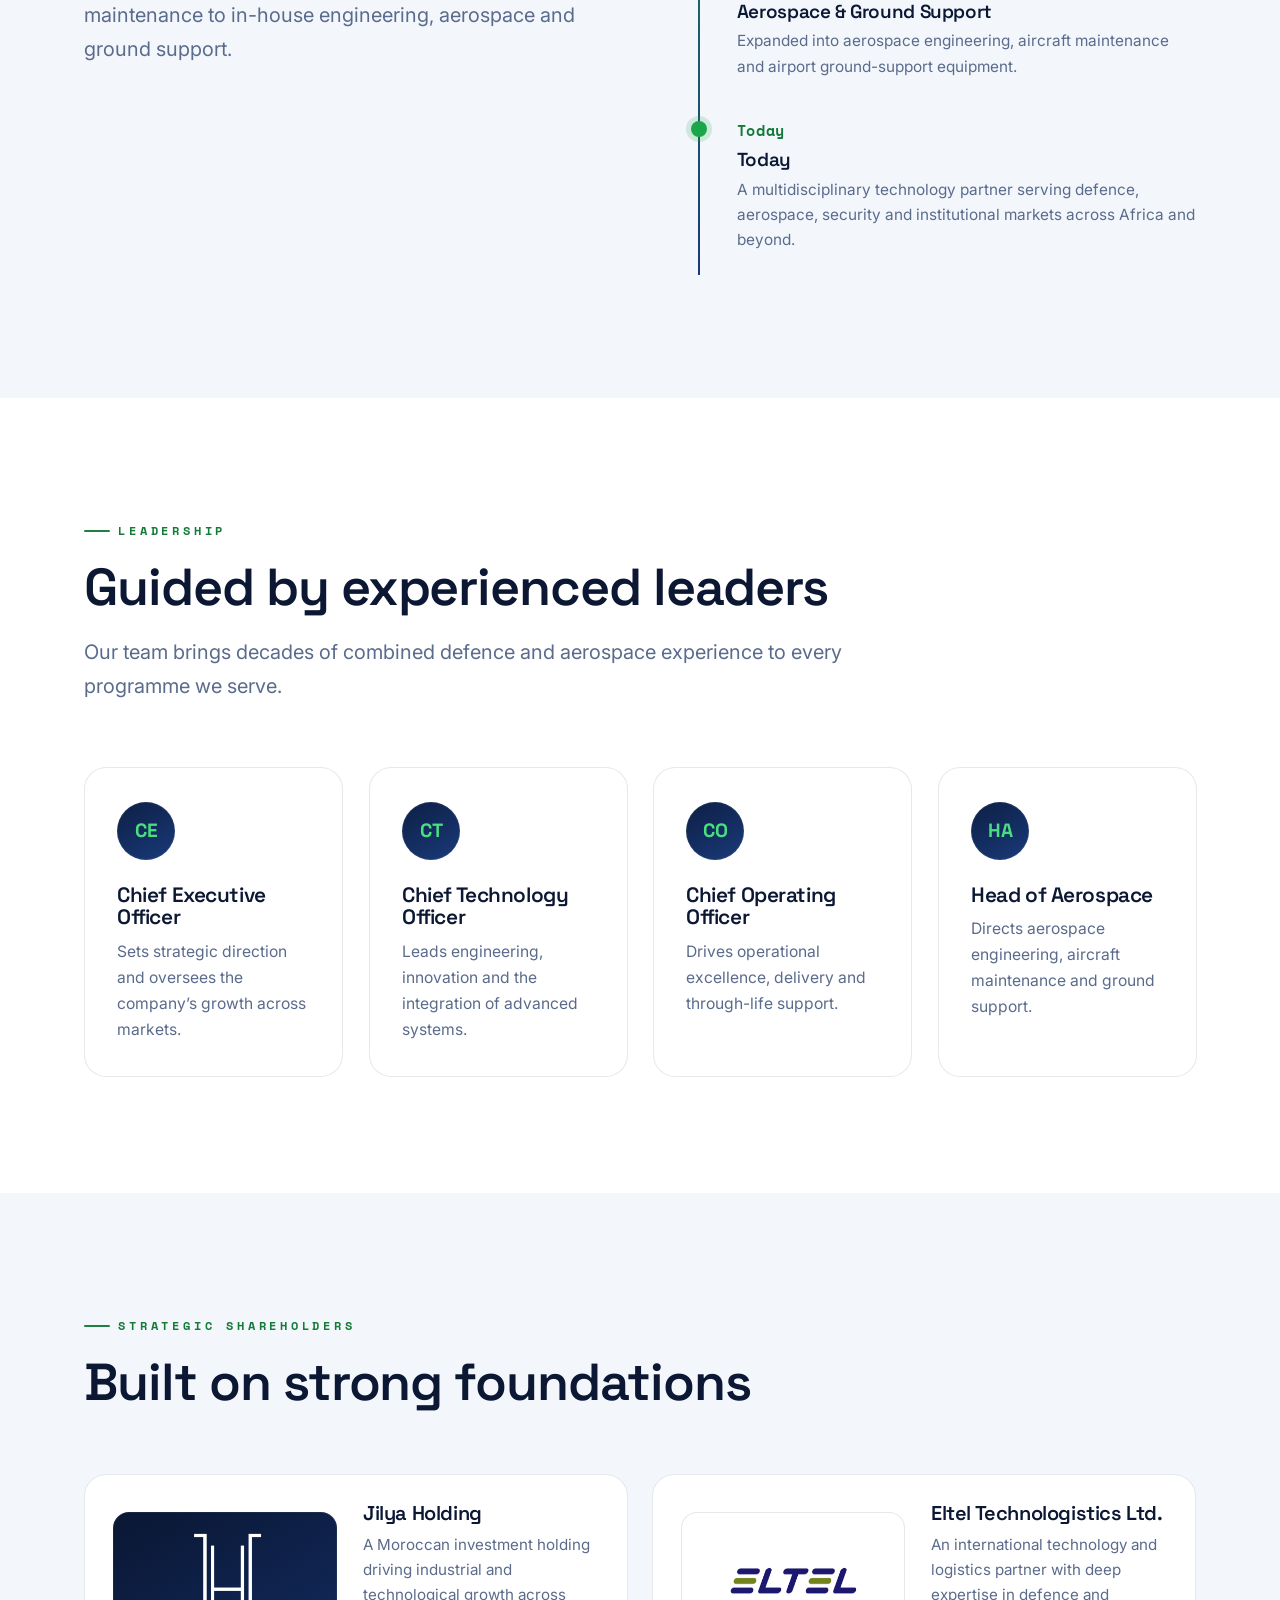
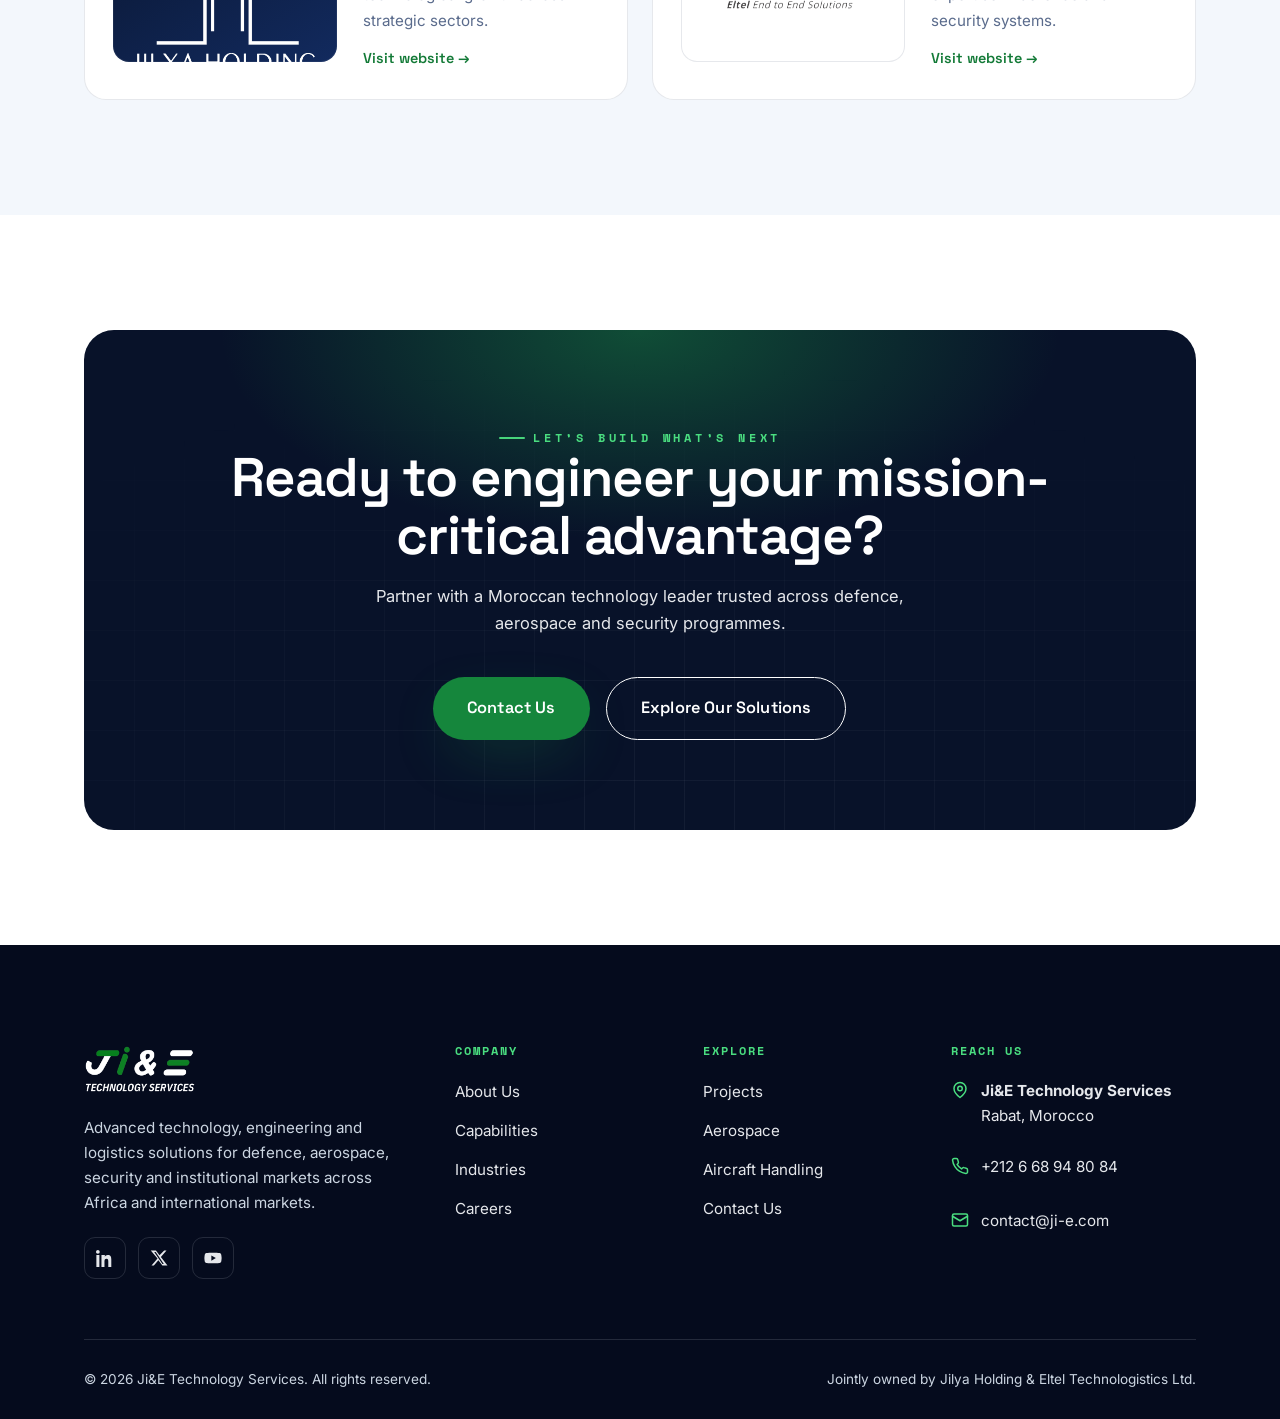
==== commit 62636480: "Enlarge partner logo plates (readable sub-text) + add real Jilya/Eltel logos to About page; asset v3" ====
--- a/about.html
+++ b/about.html
@@ -10,7 +10,7 @@
 <link rel="preconnect" href="https://fonts.googleapis.com" />
 <link rel="preconnect" href="https://fonts.gstatic.com" crossorigin />
 <link href="https://fonts.googleapis.com/css2?family=Space+Grotesk:wght@400;500;600;700&family=Inter:wght@400;500;600;700&family=Space+Mono:wght@400;700&display=swap" rel="stylesheet" />
-<link rel="stylesheet" href="assets/css/style.css?v=2" />
+<link rel="stylesheet" href="assets/css/style.css?v=3" />
 </head>
 <body data-page="about">
 <div class="progress-bar"></div>
@@ -241,14 +241,26 @@
       <h2 data-i18n="about.part.title">Built on strong foundations</h2>
     </div>
     <div class="partner-grid">
-      <div class="partner reveal" data-delay="1">
-        <div class="partner__logo" style="background:linear-gradient(150deg,var(--navy-700),var(--navy-500))">JH</div>
-        <div><h4 data-i18n="about.part.jilya">Jilya Holding</h4><p data-i18n="about.part.jilya.text">A Moroccan investment holding driving industrial and technological growth across strategic sectors.</p></div>
-      </div>
-      <div class="partner reveal" data-delay="2">
-        <div class="partner__logo" style="background:linear-gradient(150deg,var(--green-700),var(--green))">ET</div>
-        <div><h4 data-i18n="about.part.eltel">Eltel Technologistics Ltd.</h4><p data-i18n="about.part.eltel.text">An international technology and logistics partner with deep expertise in defence and security systems.</p></div>
-      </div>
+      <a class="partner reveal" data-delay="1" href="https://www.jilya.org/main/" target="_blank" rel="noopener noreferrer">
+        <div class="partner__plate partner__plate--dark">
+          <img src="assets/img/partner-jilya.png" alt="Jilya Holding" loading="lazy" />
+        </div>
+        <div class="partner__body">
+          <h4 data-i18n="about.part.jilya">Jilya Holding</h4>
+          <p data-i18n="about.part.jilya.text">A Moroccan investment holding driving industrial and technological growth across strategic sectors.</p>
+          <span class="partner__link" data-i18n="about.part.visit">Visit website →</span>
+        </div>
+      </a>
+      <a class="partner reveal" data-delay="2" href="https://eltel.co.il/en/home/" target="_blank" rel="noopener noreferrer">
+        <div class="partner__plate partner__plate--light">
+          <img src="assets/img/partner-eltel.png" alt="Eltel Technologistics" loading="lazy" />
+        </div>
+        <div class="partner__body">
+          <h4 data-i18n="about.part.eltel">Eltel Technologistics Ltd.</h4>
+          <p data-i18n="about.part.eltel.text">An international technology and logistics partner with deep expertise in defence and security systems.</p>
+          <span class="partner__link" data-i18n="about.part.visit">Visit website →</span>
+        </div>
+      </a>
     </div>
   </div>
 </section>
@@ -256,7 +268,7 @@
 <div id="cta-band"></div>
 <div id="footer"></div>
 
-<script src="assets/js/i18n.js?v=2"></script>
+<script src="assets/js/i18n.js?v=3"></script>
 <script>
 I18N.add({
   en:{
@@ -314,7 +326,8 @@
     'about.lead.c4.role':'Head of Aerospace','about.lead.c4.text':'Directs aerospace engineering, aircraft maintenance and ground support.',
     'about.part.eyebrow':'Strategic shareholders','about.part.title':'Built on strong foundations',
     'about.part.jilya':'Jilya Holding','about.part.jilya.text':'A Moroccan investment holding driving industrial and technological growth across strategic sectors.',
-    'about.part.eltel':'Eltel Technologistics Ltd.','about.part.eltel.text':'An international technology and logistics partner with deep expertise in defence and security systems.'
+    'about.part.eltel':'Eltel Technologistics Ltd.','about.part.eltel.text':'An international technology and logistics partner with deep expertise in defence and security systems.',
+    'about.part.visit':'Visit website →'
   },
   fr:{
     'meta.title':'À propos de Ji&E Technology Services — Qui sommes-nous',
@@ -371,10 +384,11 @@
     'about.lead.c4.role':'Responsable Aérospatial','about.lead.c4.text':'Dirige l’ingénierie aérospatiale, la maintenance aéronautique et l’assistance au sol.',
     'about.part.eyebrow':'Actionnaires stratégiques','about.part.title':'Bâtie sur des fondations solides',
     'about.part.jilya':'Jilya Holding','about.part.jilya.text':'Un holding d’investissement marocain qui stimule la croissance industrielle et technologique dans des secteurs stratégiques.',
-    'about.part.eltel':'Eltel Technologistics Ltd.','about.part.eltel.text':'Un partenaire international en technologie et logistique, doté d’une forte expertise des systèmes de défense et de sécurité.'
+    'about.part.eltel':'Eltel Technologistics Ltd.','about.part.eltel.text':'Un partenaire international en technologie et logistique, doté d’une forte expertise des systèmes de défense et de sécurité.',
+    'about.part.visit':'Visiter le site →'
   }
 });
 </script>
-<script src="assets/js/main.js?v=2"></script>
+<script src="assets/js/main.js?v=3"></script>
 </body>
 </html>
--- a/assets/css/style.css
+++ b/assets/css/style.css
@@ -605,8 +605,8 @@
 }
 .partner:hover{box-shadow:var(--sh);transform:translateY(-5px);border-color:transparent}
 .partner__plate{
-  flex-shrink:0;width:184px;height:116px;border-radius:14px;
-  display:grid;place-items:center;padding:16px;overflow:hidden;
+  flex-shrink:0;width:224px;height:150px;border-radius:16px;
+  display:grid;place-items:center;padding:18px;overflow:hidden;
 }
 .partner__plate img{max-width:100%;max-height:100%;width:auto;height:auto;object-fit:contain;display:block;transition:transform .5s var(--ease)}
 .partner:hover .partner__plate img{transform:scale(1.05)}
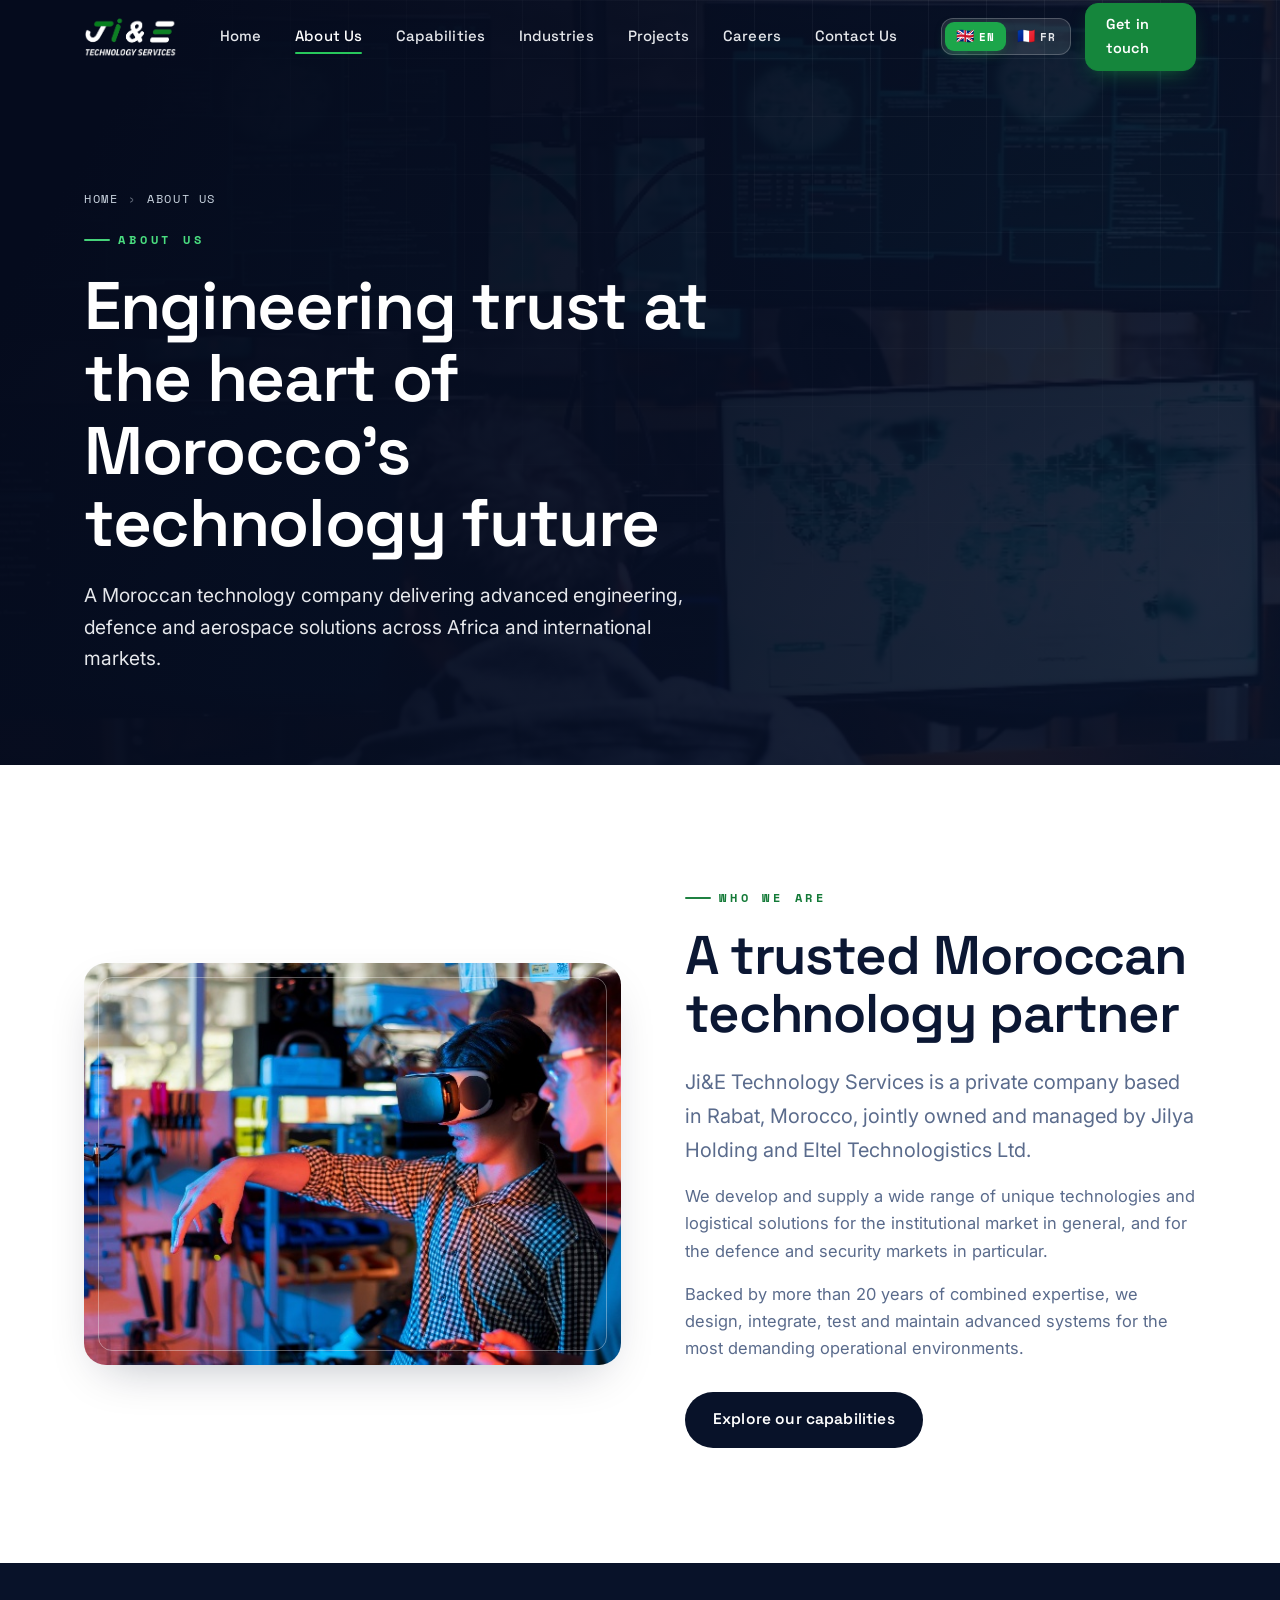
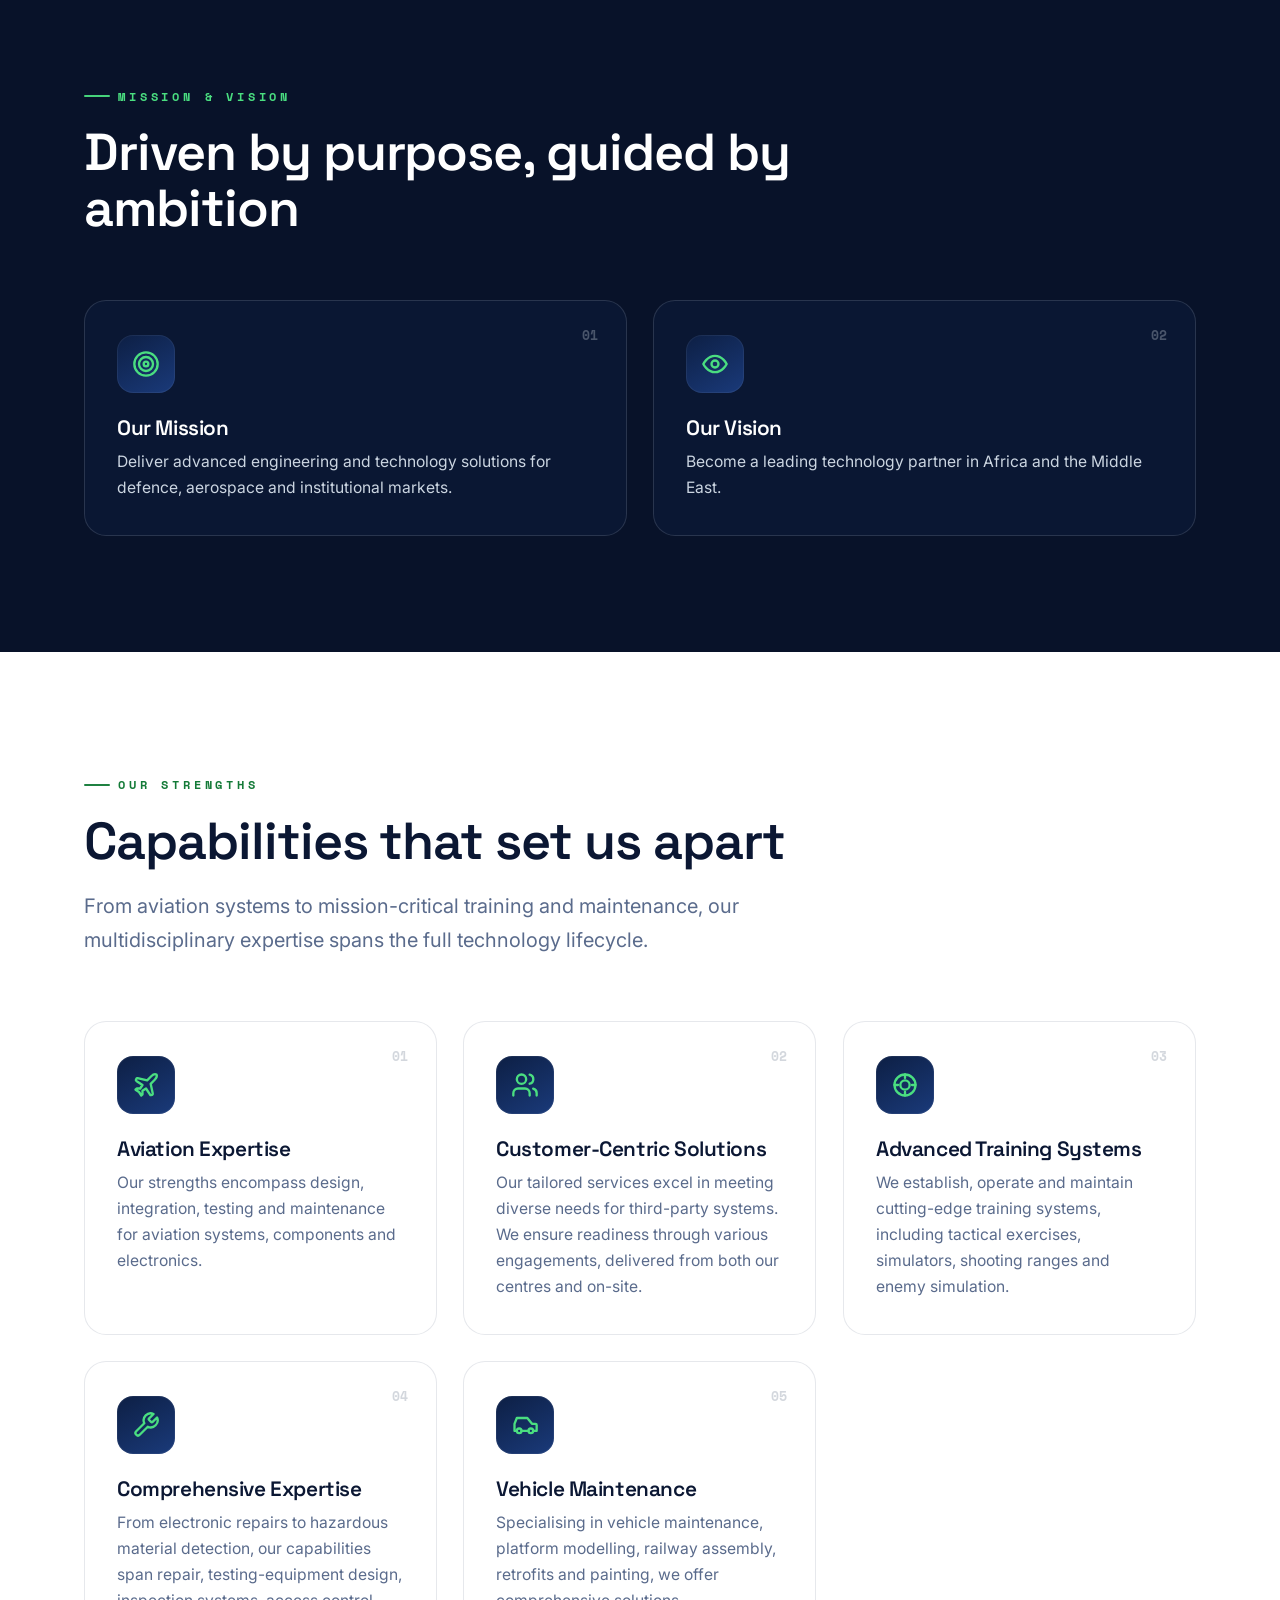
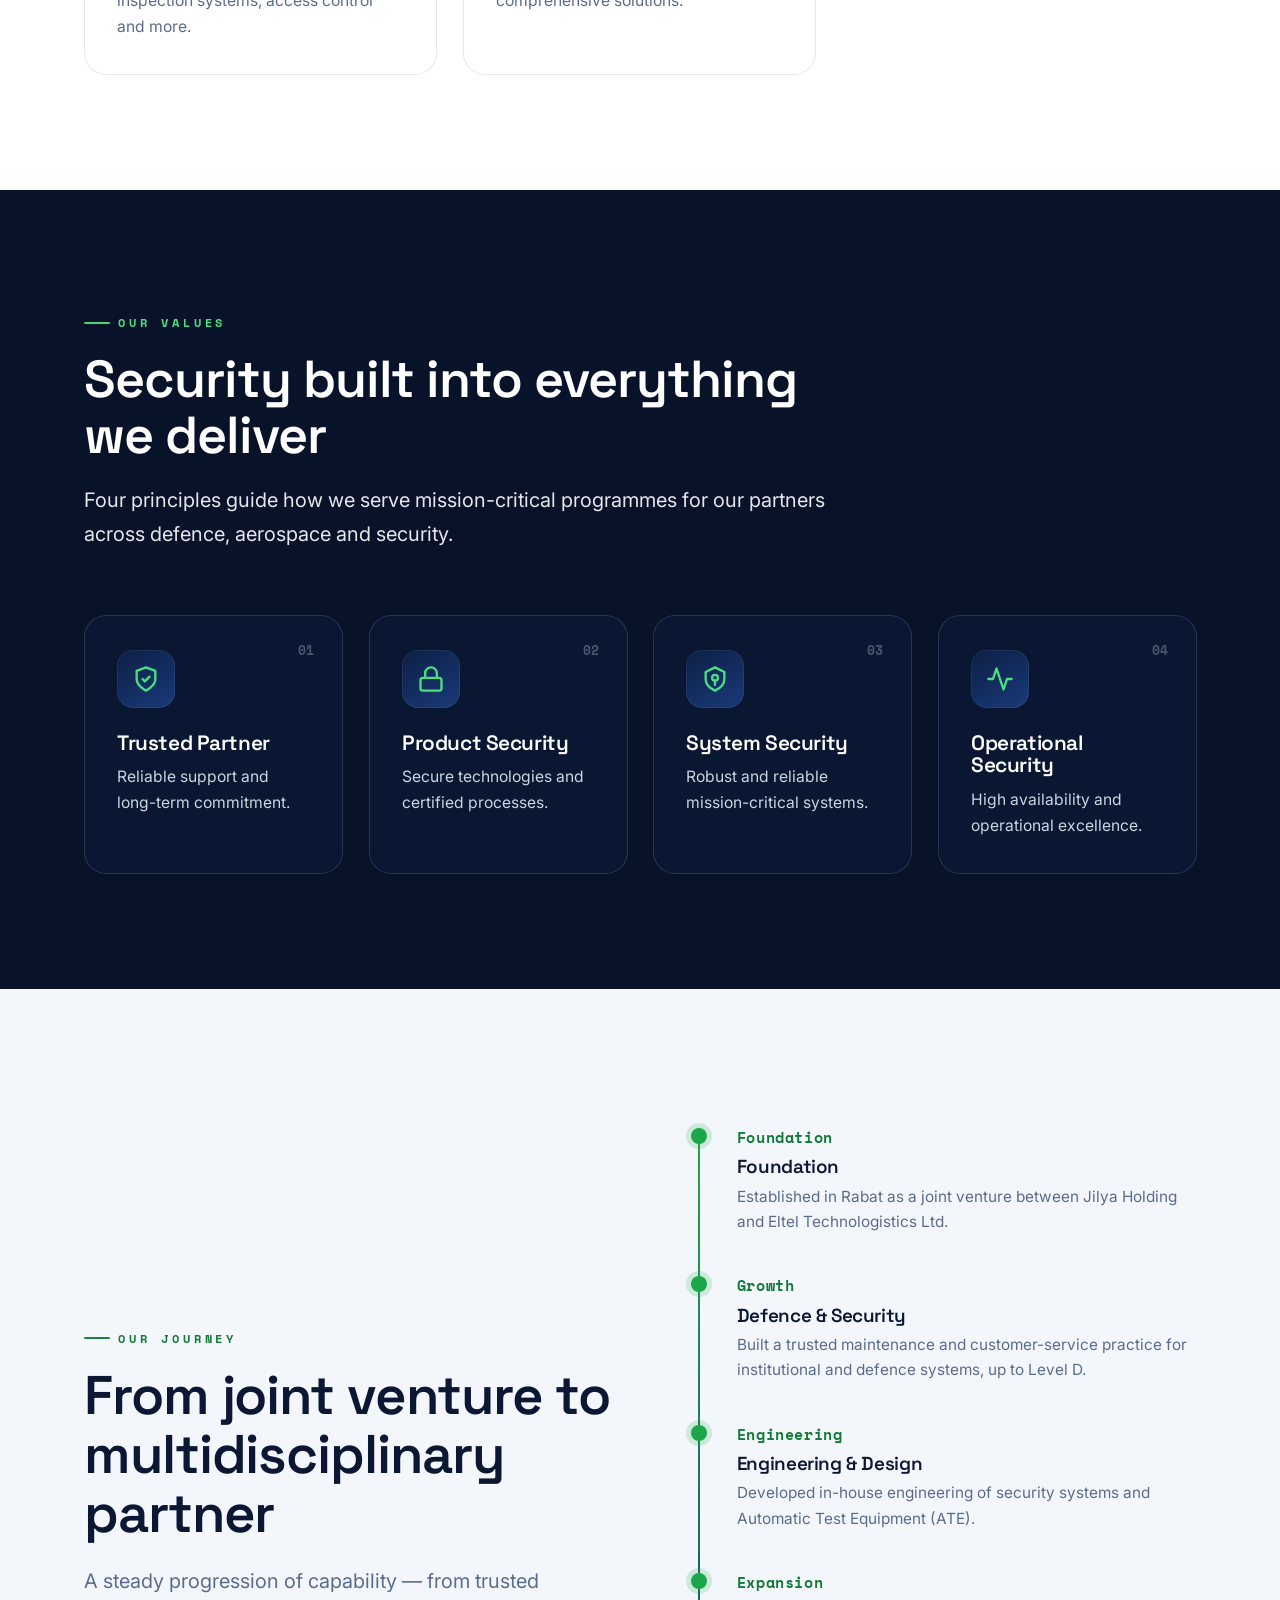
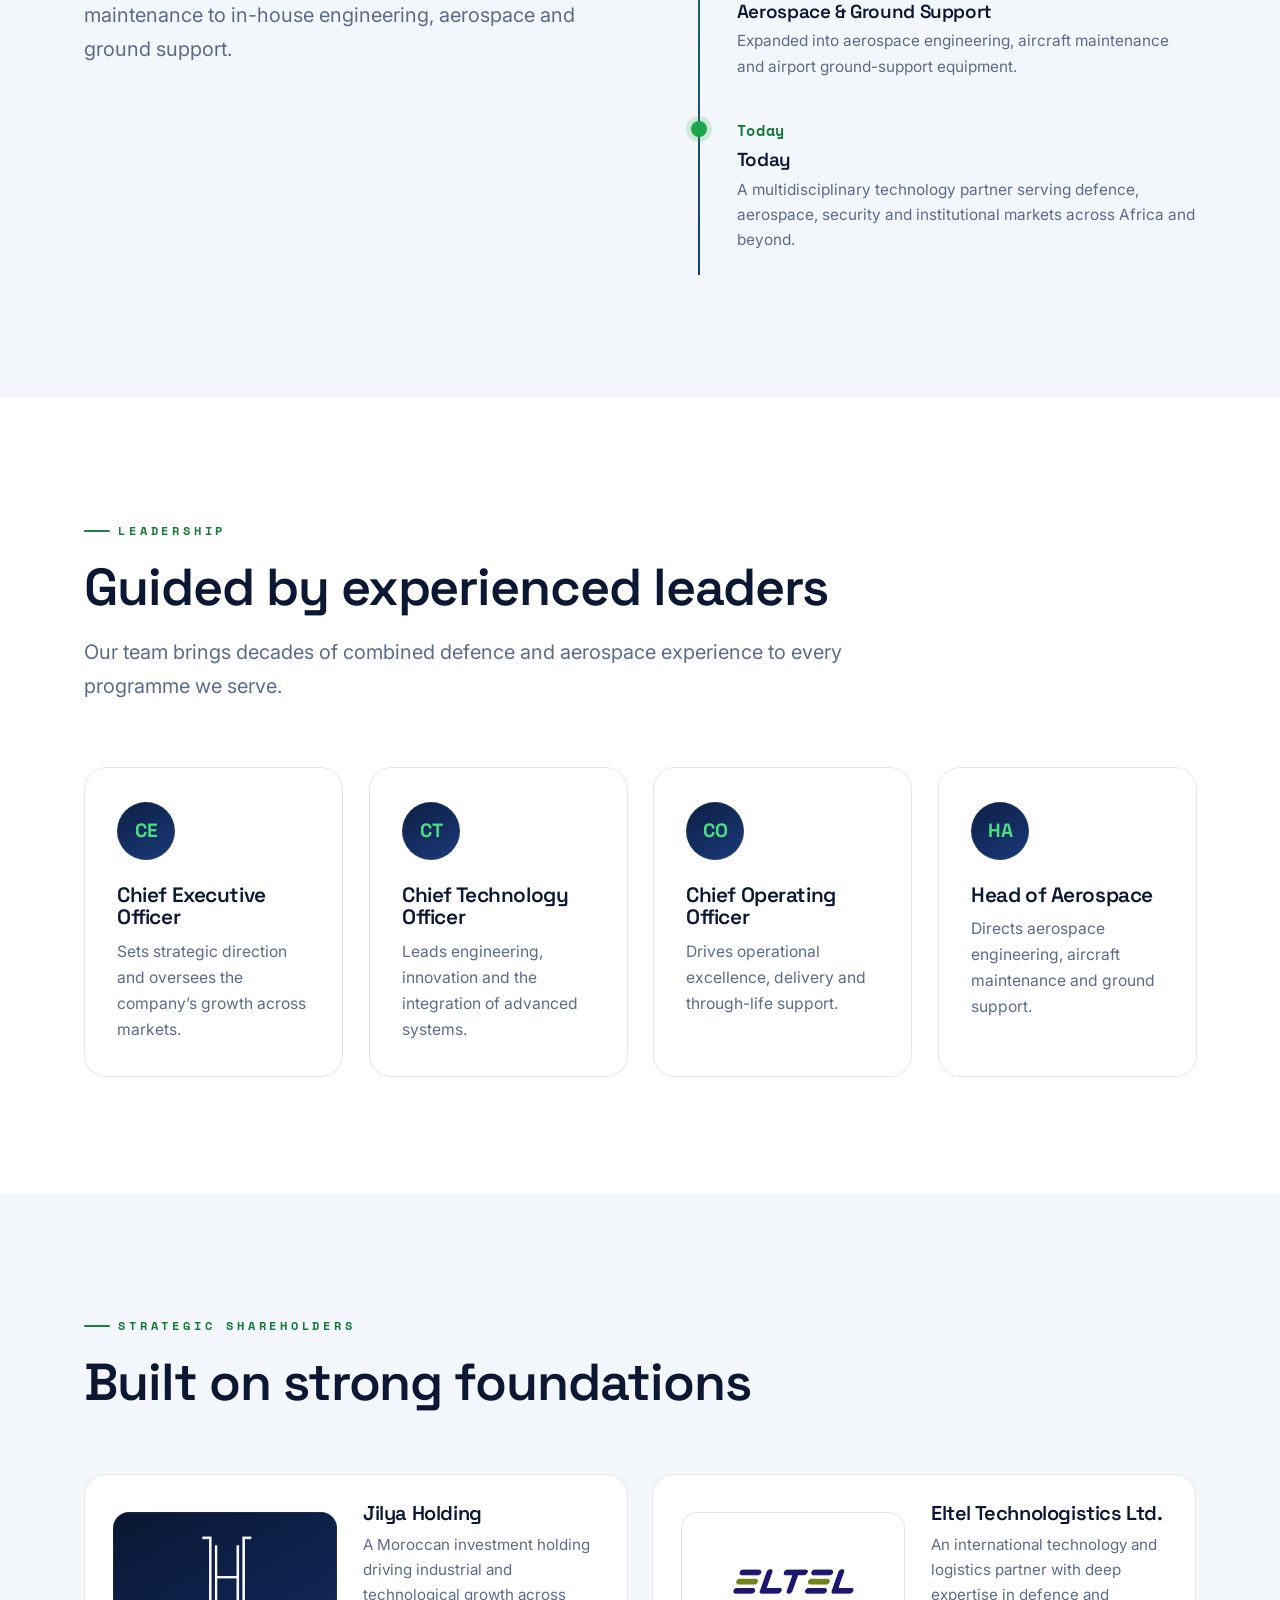
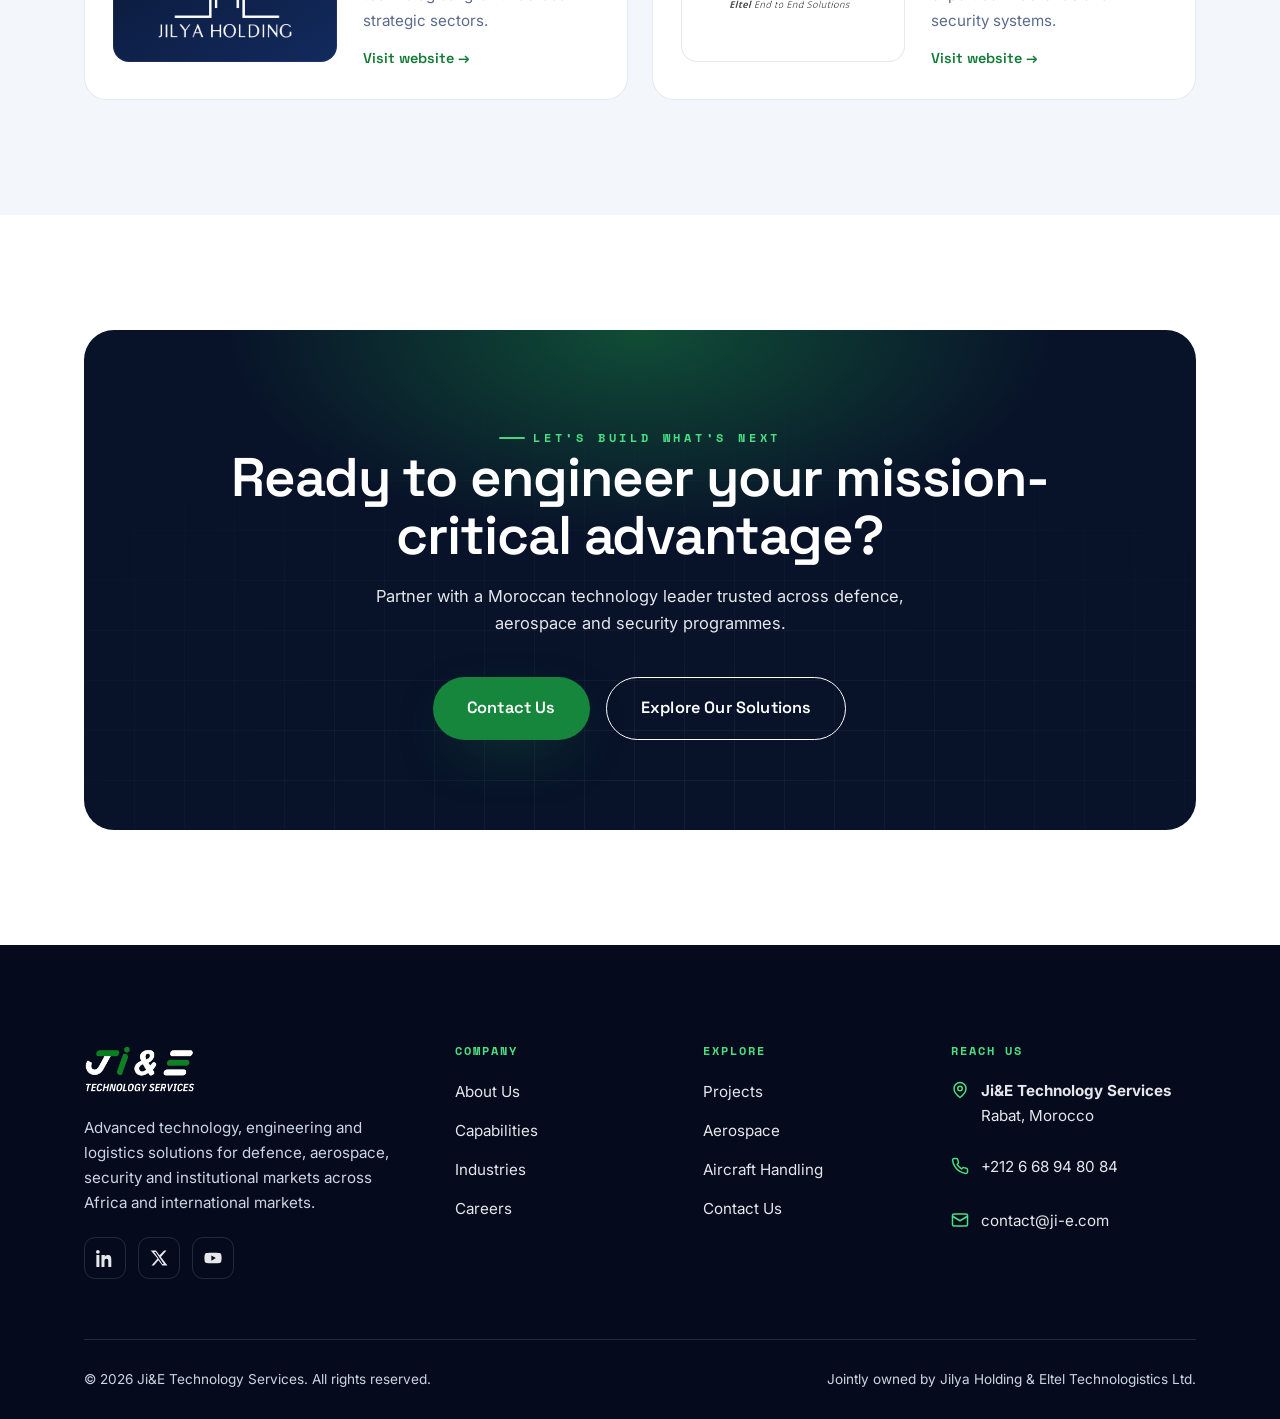
==== commit 4725fe99: "Partner plate: object-fit contain so full Jilya logo (incl. text) is always visible; asset v4" ====
--- a/about.html
+++ b/about.html
@@ -10,7 +10,7 @@
 <link rel="preconnect" href="https://fonts.googleapis.com" />
 <link rel="preconnect" href="https://fonts.gstatic.com" crossorigin />
 <link href="https://fonts.googleapis.com/css2?family=Space+Grotesk:wght@400;500;600;700&family=Inter:wght@400;500;600;700&family=Space+Mono:wght@400;700&display=swap" rel="stylesheet" />
-<link rel="stylesheet" href="assets/css/style.css?v=3" />
+<link rel="stylesheet" href="assets/css/style.css?v=4" />
 </head>
 <body data-page="about">
 <div class="progress-bar"></div>
@@ -268,7 +268,7 @@
 <div id="cta-band"></div>
 <div id="footer"></div>
 
-<script src="assets/js/i18n.js?v=3"></script>
+<script src="assets/js/i18n.js?v=4"></script>
 <script>
 I18N.add({
   en:{
@@ -389,6 +389,6 @@
   }
 });
 </script>
-<script src="assets/js/main.js?v=3"></script>
+<script src="assets/js/main.js?v=4"></script>
 </body>
 </html>
--- a/assets/css/style.css
+++ b/assets/css/style.css
@@ -606,9 +606,9 @@
 .partner:hover{box-shadow:var(--sh);transform:translateY(-5px);border-color:transparent}
 .partner__plate{
   flex-shrink:0;width:224px;height:150px;border-radius:16px;
-  display:grid;place-items:center;padding:18px;overflow:hidden;
-}
-.partner__plate img{max-width:100%;max-height:100%;width:auto;height:auto;object-fit:contain;display:block;transition:transform .5s var(--ease)}
+  display:flex;align-items:center;justify-content:center;padding:22px;overflow:hidden;
+}
+.partner__plate img{width:100%;height:100%;object-fit:contain;object-position:center;display:block;transition:transform .5s var(--ease)}
 .partner:hover .partner__plate img{transform:scale(1.05)}
 .partner__plate--dark{background-color:#0a1733;background-image:linear-gradient(150deg,var(--navy-850),var(--navy-700));box-shadow:inset 0 0 0 1px rgba(255,255,255,.06)}
 .partner__plate--light{background:#fff;border:1px solid var(--line)}
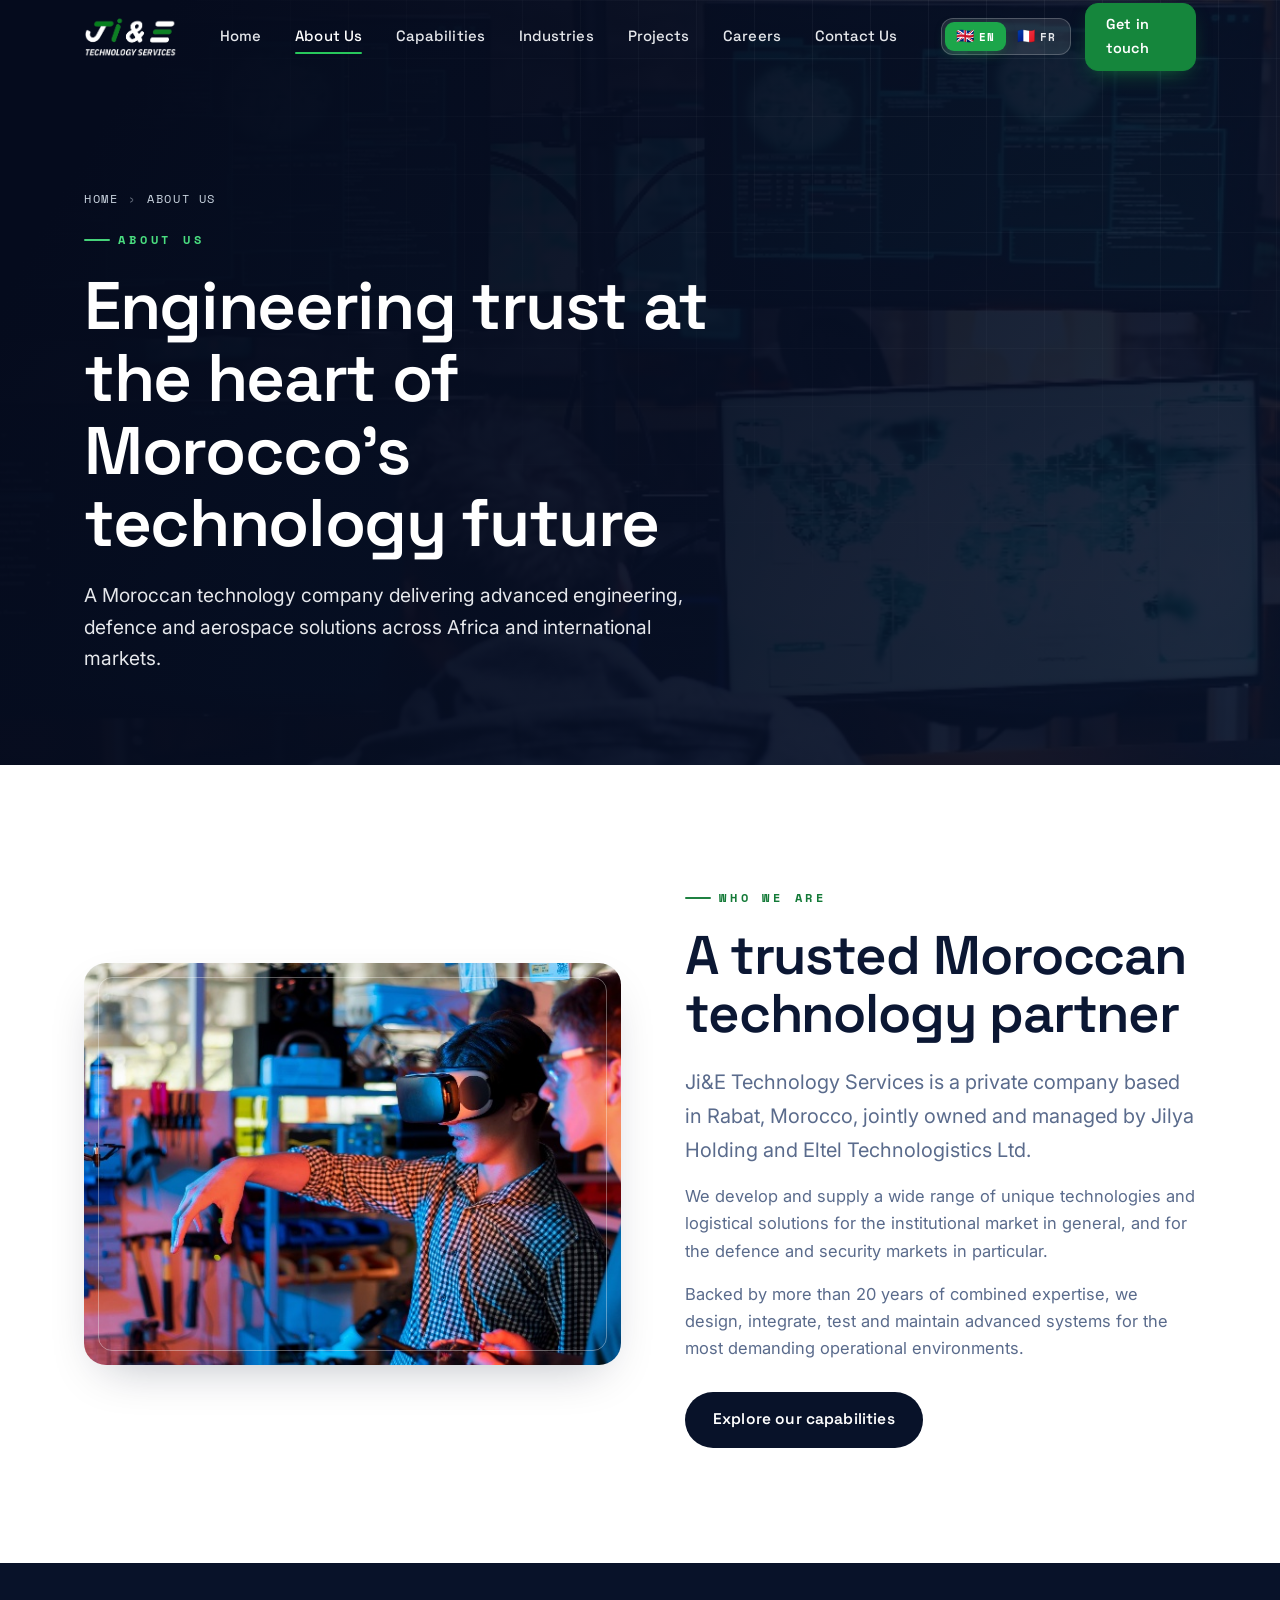
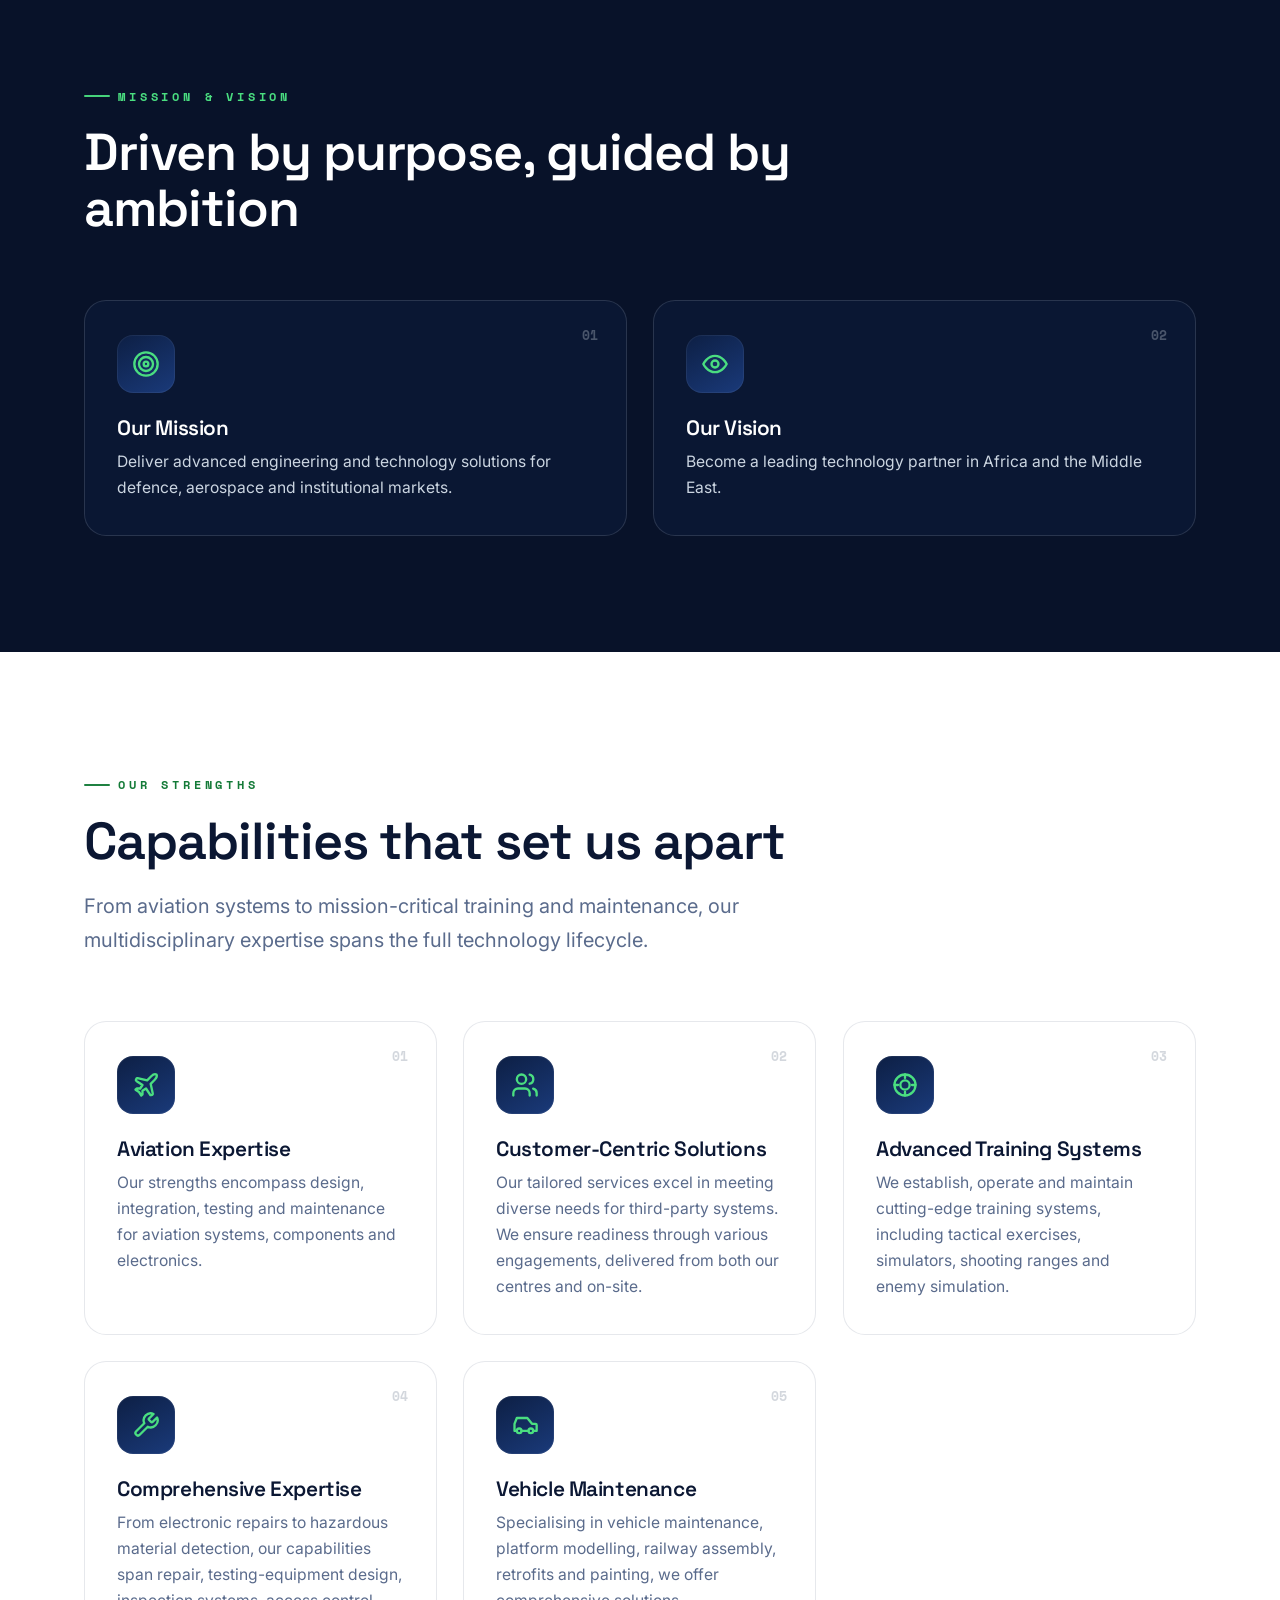
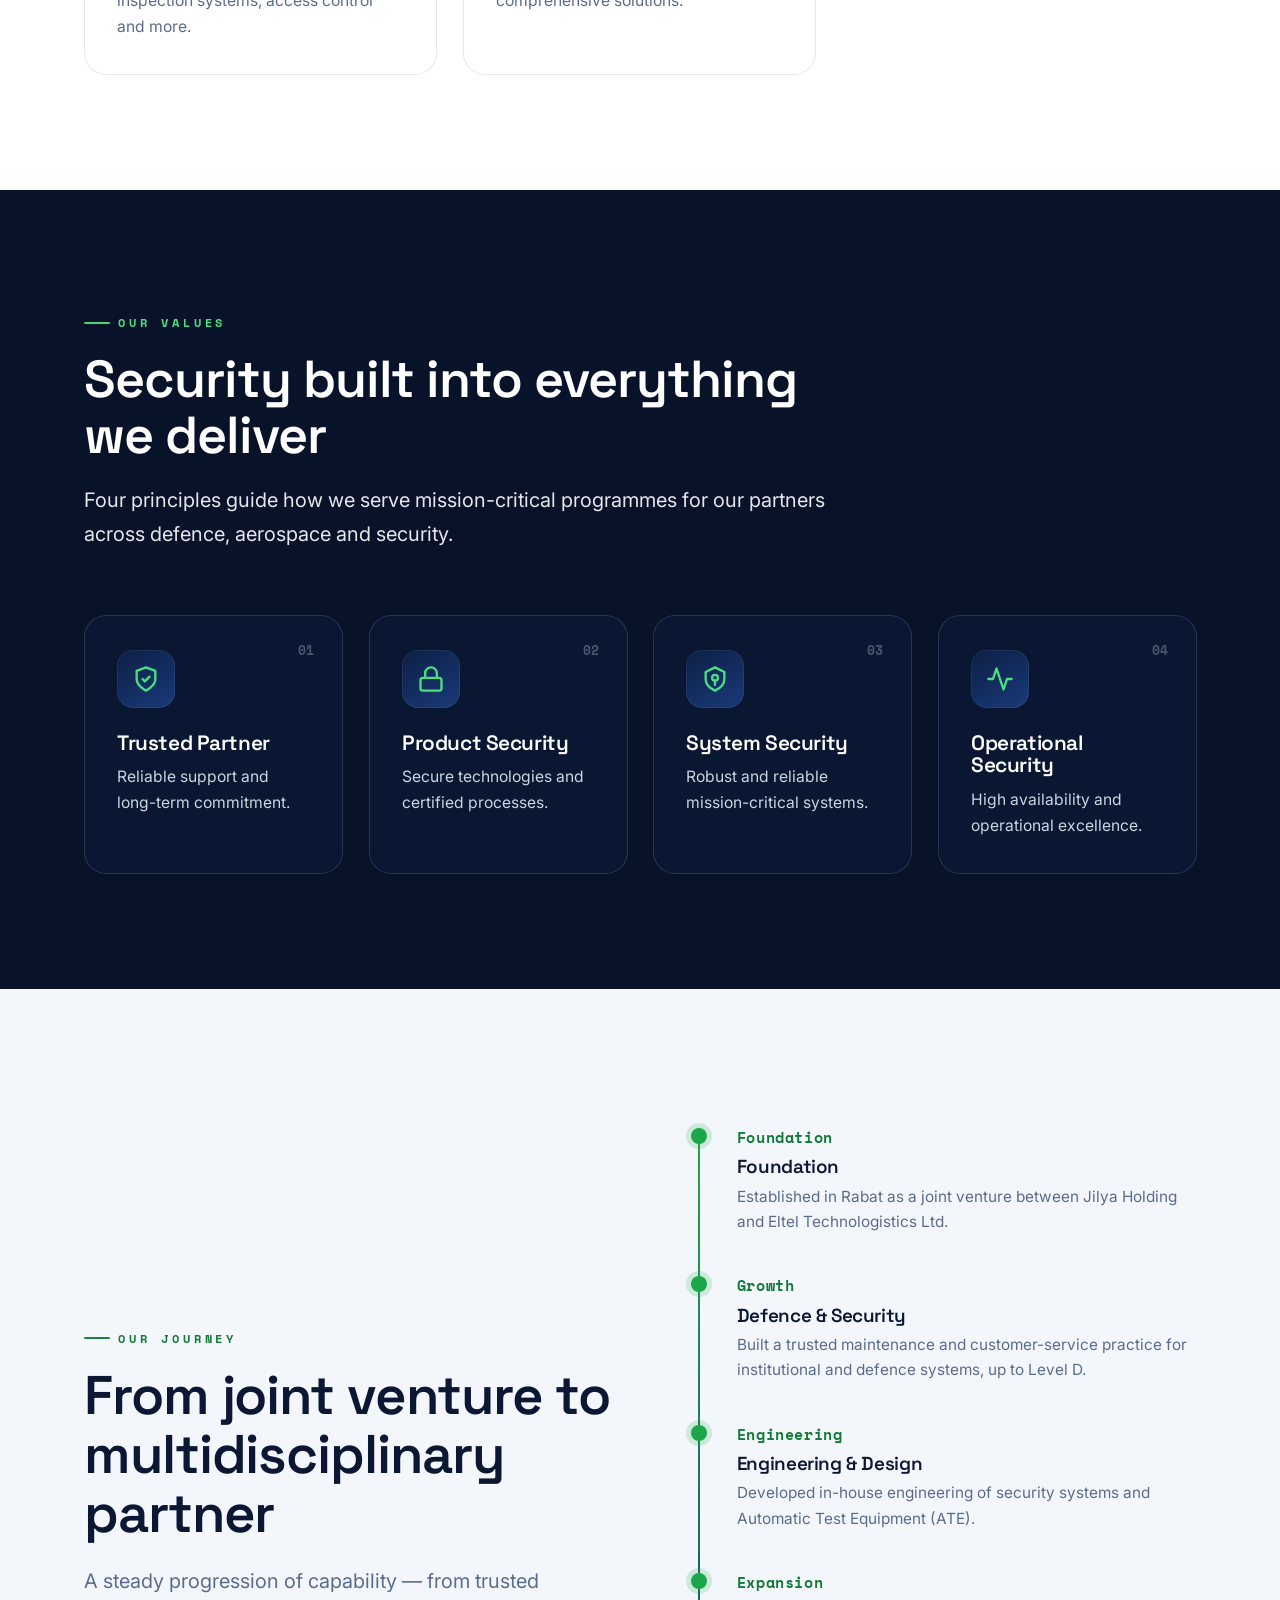
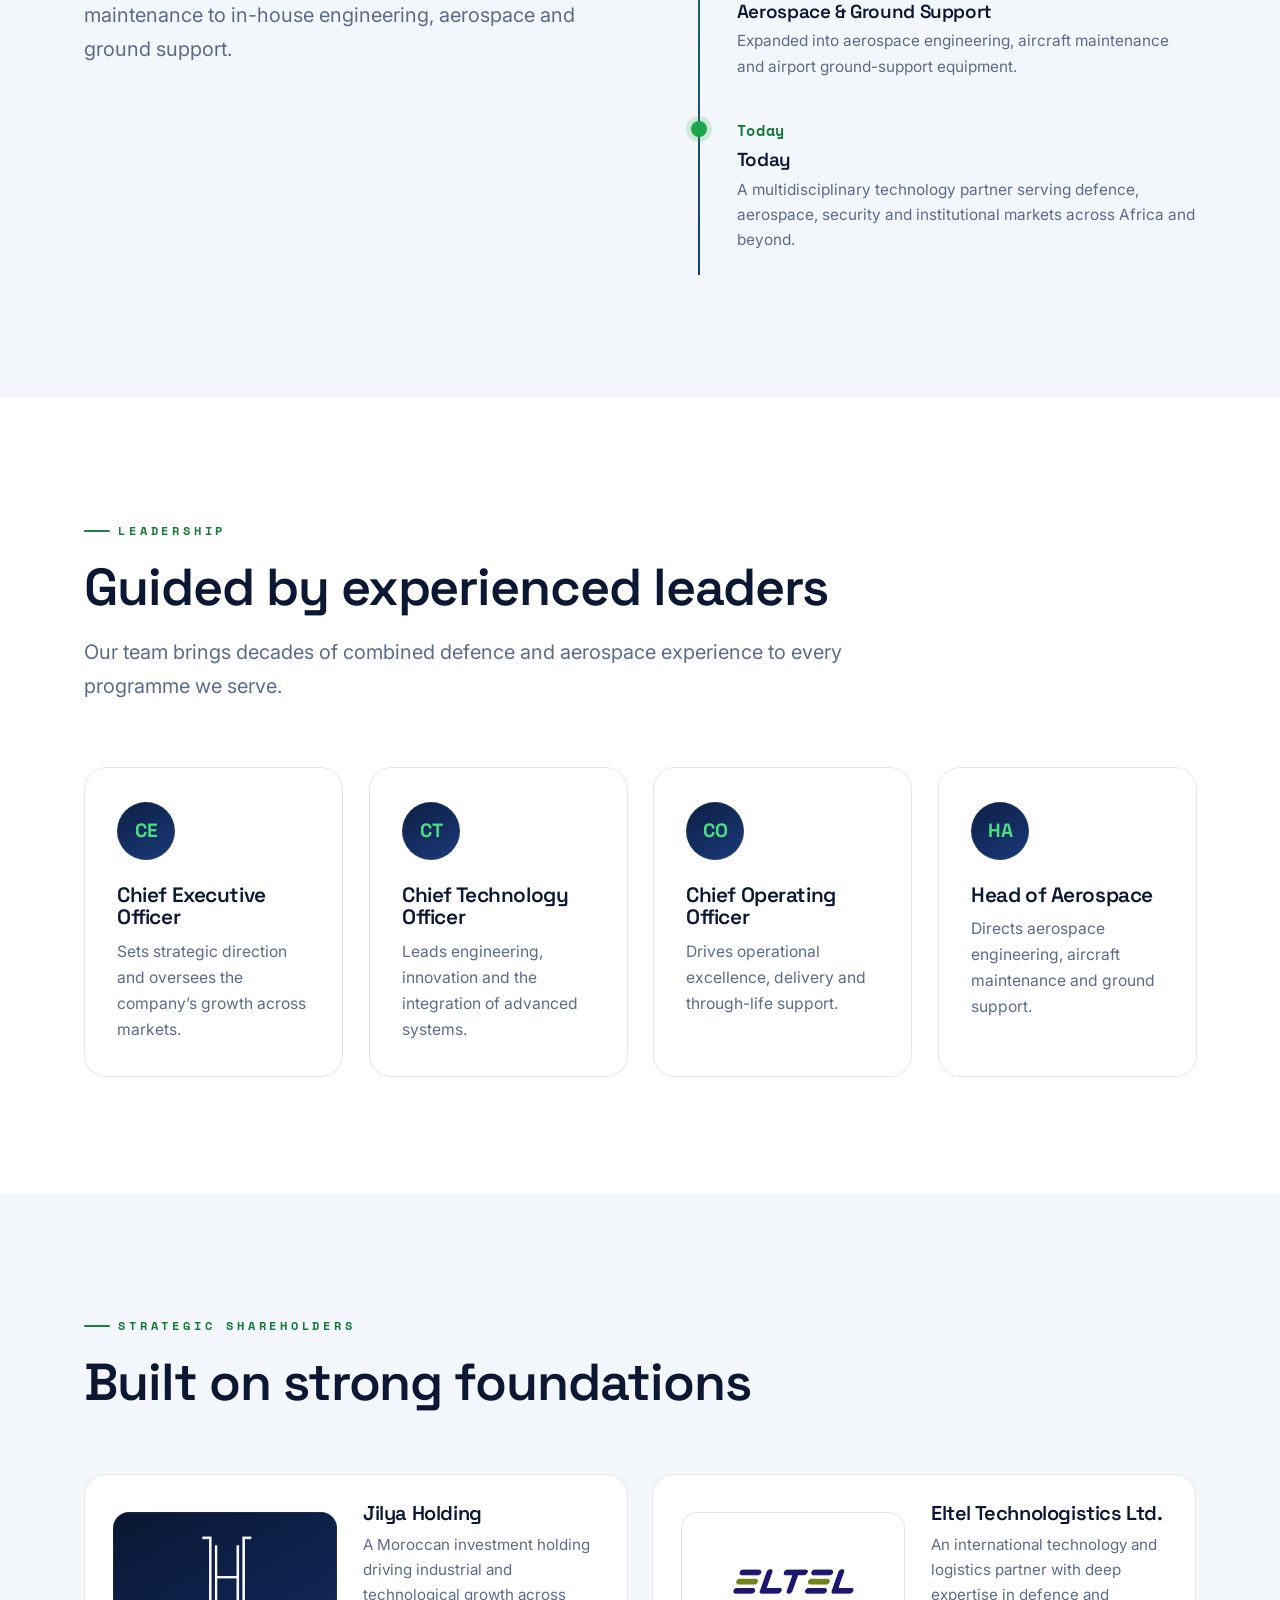
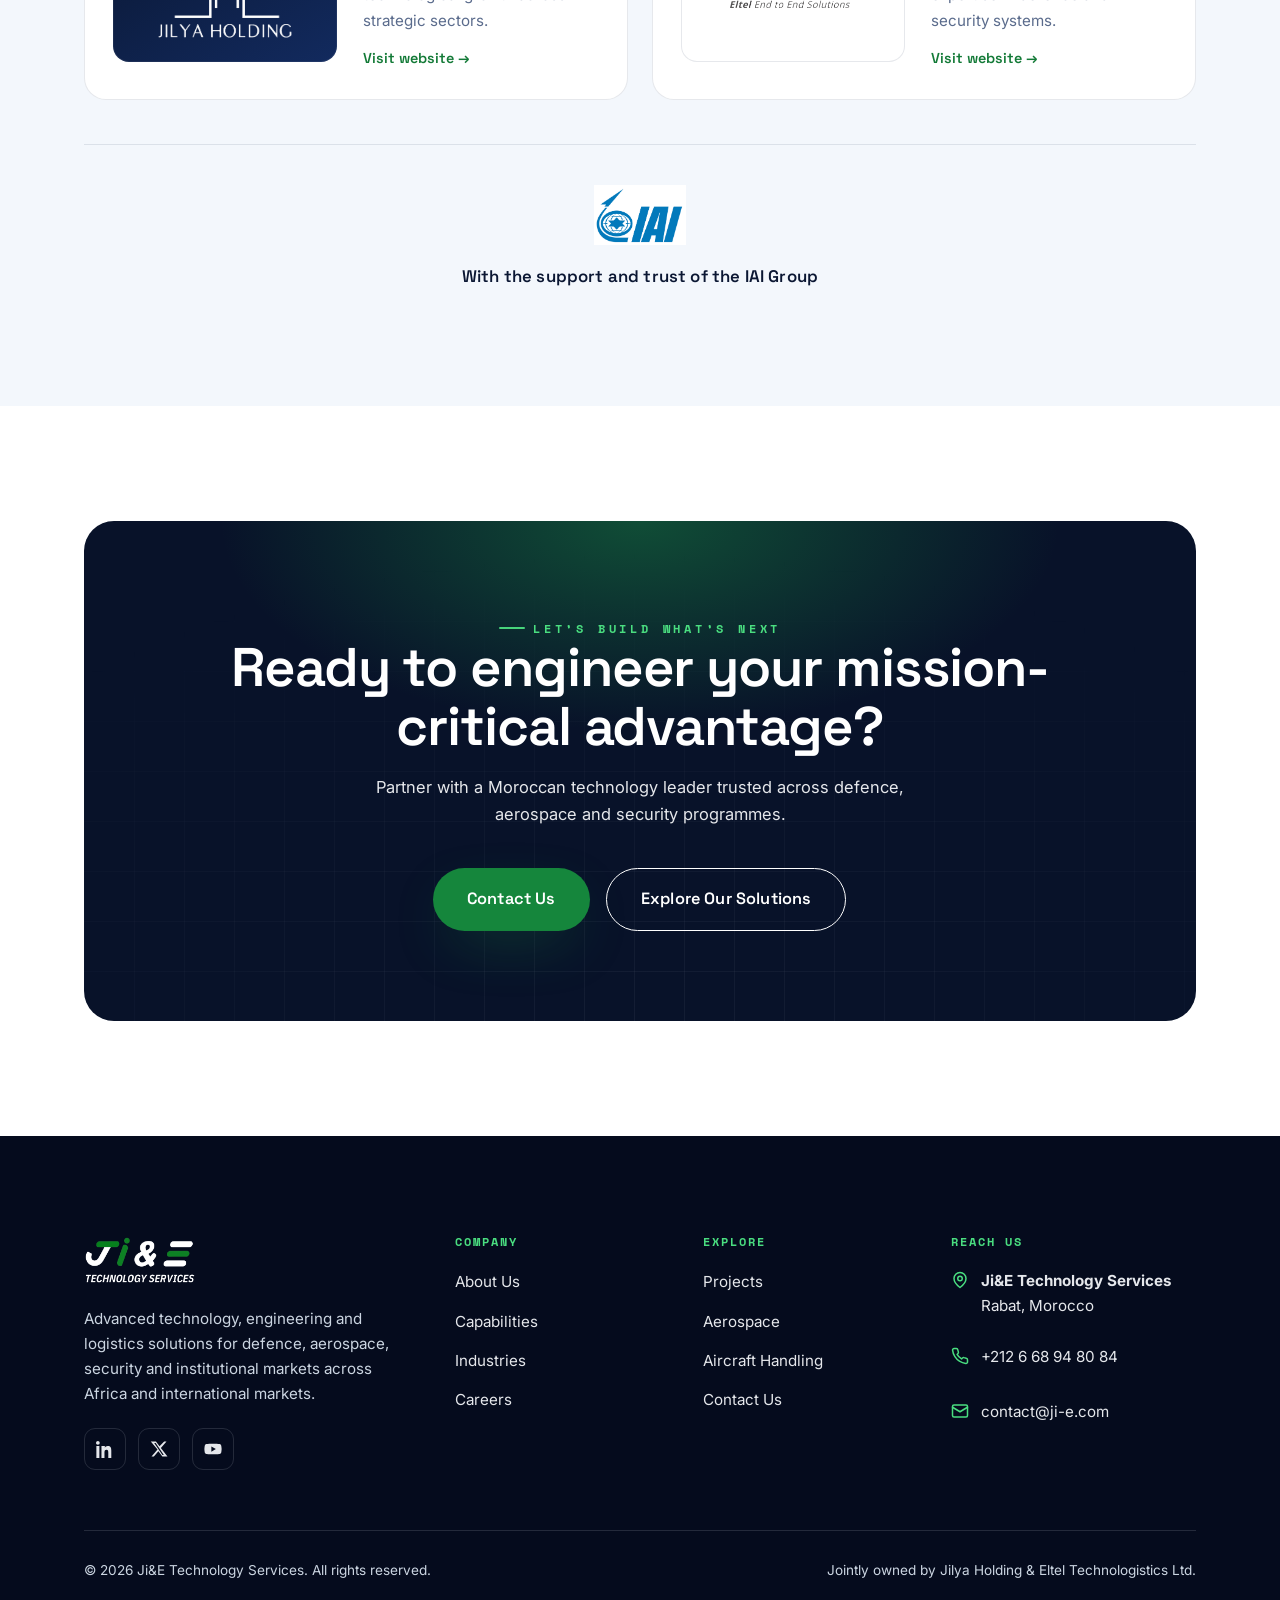
==== commit 3f884da1: "Add IAI Group support endorsement below partners (home + about) - New centered block with IAI logo a" ====
--- a/about.html
+++ b/about.html
@@ -10,7 +10,7 @@
 <link rel="preconnect" href="https://fonts.googleapis.com" />
 <link rel="preconnect" href="https://fonts.gstatic.com" crossorigin />
 <link href="https://fonts.googleapis.com/css2?family=Space+Grotesk:wght@400;500;600;700&family=Inter:wght@400;500;600;700&family=Space+Mono:wght@400;700&display=swap" rel="stylesheet" />
-<link rel="stylesheet" href="assets/css/style.css?v=4" />
+<link rel="stylesheet" href="assets/css/style.css?v=5" />
 </head>
 <body data-page="about">
 <div class="progress-bar"></div>
@@ -262,13 +262,17 @@
         </div>
       </a>
     </div>
+    <div class="partner-support reveal" data-delay="3">
+      <img class="partner-support__logo" src="assets/img/partner-iai.png" alt="IAI — Israel Aerospace Industries" loading="lazy" />
+      <p data-i18n="about.part.support">With the support and trust of the IAI Group</p>
+    </div>
   </div>
 </section>
 
 <div id="cta-band"></div>
 <div id="footer"></div>
 
-<script src="assets/js/i18n.js?v=4"></script>
+<script src="assets/js/i18n.js?v=5"></script>
 <script>
 I18N.add({
   en:{
@@ -327,7 +331,8 @@
     'about.part.eyebrow':'Strategic shareholders','about.part.title':'Built on strong foundations',
     'about.part.jilya':'Jilya Holding','about.part.jilya.text':'A Moroccan investment holding driving industrial and technological growth across strategic sectors.',
     'about.part.eltel':'Eltel Technologistics Ltd.','about.part.eltel.text':'An international technology and logistics partner with deep expertise in defence and security systems.',
-    'about.part.visit':'Visit website →'
+    'about.part.visit':'Visit website →',
+    'about.part.support':'With the support and trust of the IAI Group'
   },
   fr:{
     'meta.title':'À propos de Ji&E Technology Services — Qui sommes-nous',
@@ -385,10 +390,11 @@
     'about.part.eyebrow':'Actionnaires stratégiques','about.part.title':'Bâtie sur des fondations solides',
     'about.part.jilya':'Jilya Holding','about.part.jilya.text':'Un holding d’investissement marocain qui stimule la croissance industrielle et technologique dans des secteurs stratégiques.',
     'about.part.eltel':'Eltel Technologistics Ltd.','about.part.eltel.text':'Un partenaire international en technologie et logistique, doté d’une forte expertise des systèmes de défense et de sécurité.',
-    'about.part.visit':'Visiter le site →'
+    'about.part.visit':'Visiter le site →',
+    'about.part.support':'Avec le soutien et la confiance du Groupe IAI'
   }
 });
 </script>
-<script src="assets/js/main.js?v=4"></script>
+<script src="assets/js/main.js?v=5"></script>
 </body>
 </html>
--- a/assets/css/style.css
+++ b/assets/css/style.css
@@ -528,12 +528,12 @@
    PROJECTS GALLERY
    ============================================================ */
 .filters{display:flex;flex-wrap:wrap;gap:10px;justify-content:center;margin-bottom:44px}
-.gallery{columns:3;column-gap:22px}
+.gallery{display:grid;grid-template-columns:repeat(3,1fr);gap:22px}
 .proj{
-  break-inside:avoid;margin-bottom:22px;border-radius:var(--r-lg);overflow:hidden;position:relative;
-  cursor:pointer;background:var(--navy-900);
-}
-.proj img{width:100%;display:block;transition:transform .9s var(--ease),opacity .4s}
+  border-radius:var(--r-lg);overflow:hidden;position:relative;
+  cursor:pointer;background:var(--navy-900);aspect-ratio:4/3;
+}
+.proj img{position:absolute;inset:0;width:100%;height:100%;object-fit:cover;display:block;transition:transform .9s var(--ease),opacity .4s}
 .proj:hover img{transform:scale(1.08);opacity:.55}
 .proj__info{position:absolute;inset:0;display:flex;flex-direction:column;justify-content:flex-end;padding:28px;background:linear-gradient(180deg,transparent 40%,rgba(5,11,29,.85));color:#fff}
 .proj__cat{font-family:var(--font-mono);font-size:.68rem;letter-spacing:.18em;text-transform:uppercase;color:var(--green-300)}
@@ -617,9 +617,20 @@
 .partner p{color:var(--muted);font-size:.95rem}
 .partner__link{display:inline-flex;margin-top:14px;font-family:var(--font-head);font-weight:600;font-size:.9rem;color:var(--green-700);transition:gap .3s,transform .3s}
 .partner:hover .partner__link{transform:translateX(4px)}
+.partner-support{
+  display:flex;flex-direction:column;align-items:center;gap:18px;
+  margin-top:44px;padding-top:40px;text-align:center;
+  border-top:1px solid var(--line);
+}
+.partner-support__logo{height:60px;width:auto;max-width:240px;object-fit:contain}
+.partner-support p{
+  margin:0;font-family:var(--font-head);font-weight:600;
+  font-size:1.05rem;letter-spacing:.01em;color:var(--ink);
+}
 @media(max-width:560px){
   .partner{flex-direction:column;align-items:flex-start;text-align:left}
   .partner__plate{width:100%}
+  .partner-support__logo{height:50px}
 }
 /* certifications marquee */
 .marquee{overflow:hidden;-webkit-mask-image:linear-gradient(90deg,transparent,#000 8%,#000 92%,transparent);mask-image:linear-gradient(90deg,transparent,#000 8%,#000 92%,transparent)}
@@ -691,7 +702,7 @@
   .stats-grid{grid-template-columns:repeat(2,1fr)}
   .split{grid-template-columns:1fr;gap:36px}
   .split--rev .split__media{order:0}
-  .gallery{columns:2}
+  .gallery{grid-template-columns:repeat(2,1fr)}
   .ind-row{grid-template-columns:1fr;gap:20px}
   .ind-row .cols{grid-template-columns:1fr}
   .partner-grid{grid-template-columns:1fr}
@@ -702,7 +713,7 @@
   .stats-grid{grid-template-columns:1fr 1fr}
   .stats-float{margin-top:-40px}
   .form-row{grid-template-columns:1fr}
-  .gallery{columns:1}
+  .gallery{grid-template-columns:1fr}
   .job{grid-template-columns:1fr}
   .footer-top{grid-template-columns:1fr;gap:36px}
   .footer-bottom{flex-direction:column;text-align:center}
